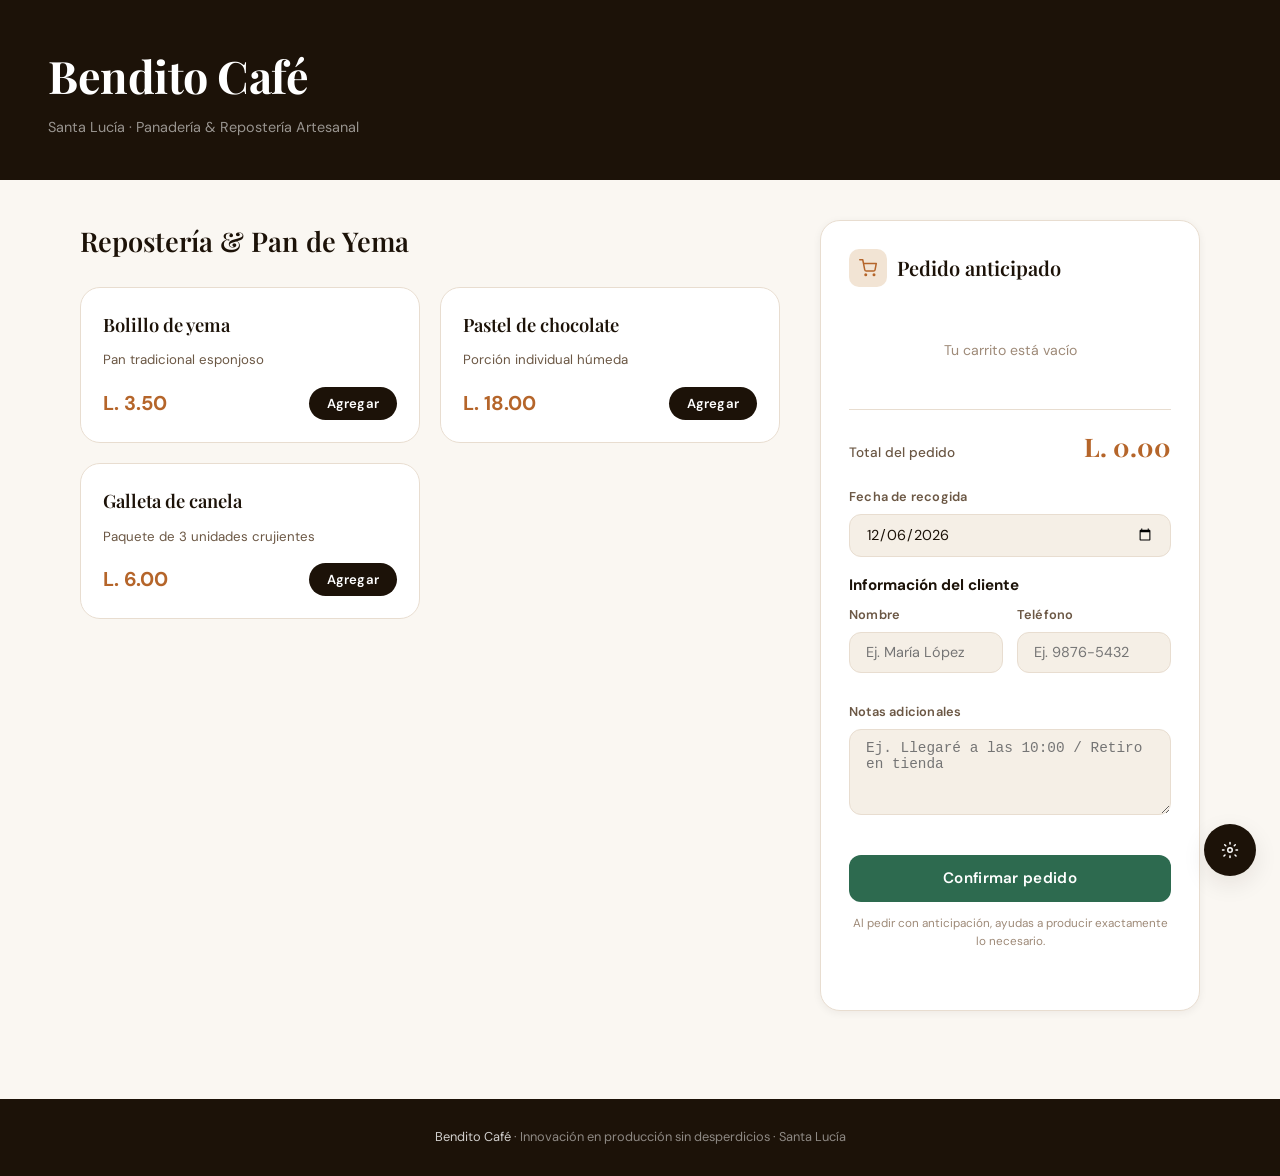
==== index.html @ e7e68905 "first commit" ====
<!DOCTYPE html>
<html lang="es">

<head>
    <meta charset="UTF-8">
    <meta name="viewport" content="width=device-width, initial-scale=1.0">
    <title>Bendito Café · Panadería Artesanal</title>
    <link rel="preconnect" href="https://fonts.googleapis.com">
    <link
        href="https://fonts.googleapis.com/css2?family=Playfair+Display:wght@400;600;700&family=DM+Sans:wght@300;400;500;600&display=swap"
        rel="stylesheet">
    <style>
        /* ─── TOKENS ─────────────────────────────────────────── */
        :root {
            --bg: #FAF7F2;
            --surface: #FFFFFF;
            --surface2: #F5EFE6;
            --border: #E8DDD0;
            --accent: #B5652A;
            --accent-dk: #8E4E20;
            --accent-lt: #F2E4D4;
            --green: #2D6A4F;
            --green-dk: #1B4332;
            --green-lt: #D8F3DC;
            --text: #1C1208;
            --text-2: #6B5744;
            --text-3: #9E8A78;
            --shadow-sm: 0 2px 8px rgba(28, 18, 8, .06);
            --shadow-md: 0 8px 24px rgba(28, 18, 8, .09);
            --shadow-lg: 0 20px 48px rgba(28, 18, 8, .13);
            --radius: 20px;
            --radius-sm: 12px;
            --transition: .22s cubic-bezier(.4, 0, .2, 1);
        }

        /* ─── RESET ──────────────────────────────────────────── */
        *,
        *::before,
        *::after {
            box-sizing: border-box;
            margin: 0;
            padding: 0;
        }

        html {
            scroll-behavior: smooth;
        }

        body {
            font-family: 'DM Sans', sans-serif;
            background: var(--bg);
            color: var(--text);
            line-height: 1.6;
            -webkit-font-smoothing: antialiased;
        }

        button {
            font-family: inherit;
            cursor: pointer;
        }

        input,
        select {
            font-family: inherit;
        }

        /* ─── HEADER ─────────────────────────────────────────── */
        .header {
            background: var(--text);
            color: #fff;
            padding: 0 clamp(1.5rem, 5vw, 3rem);
        }

        .header-inner {
            max-width: 1200px;
            margin: 0 auto;
            padding: 2.5rem 0;
            display: flex;
            align-items: center;
            justify-content: space-between;
            gap: 1.5rem;
            flex-wrap: wrap;
        }

        .header-brand h1 {
            font-family: 'Playfair Display', serif;
            font-size: clamp(1.8rem, 4vw, 2.8rem);
            font-weight: 700;
            letter-spacing: -.5px;
        }

        .header-brand p {
            color: rgba(255, 255, 255, .55);
            font-size: .9rem;
            margin-top: .3rem;
        }

        .header-badge {
            background: var(--accent);
            color: #fff;
            padding: .45rem 1.1rem;
            border-radius: 100px;
            font-size: .75rem;
            font-weight: 600;
            letter-spacing: .3px;
            white-space: nowrap;
        }

        /* ─── LAYOUT ──────────────────────────────────────────── */
        .page {
            max-width: 1200px;
            margin: 0 auto;
            padding: 2.5rem clamp(1rem, 4vw, 2.5rem);
            display: grid;
            grid-template-columns: 1fr 380px;
            gap: 2.5rem;
            align-items: start;
        }

        @media (max-width: 900px) {
            .page {
                grid-template-columns: 1fr;
            }
        }

        /* ─── SECTION TITLE ──────────────────────────────────── */
        .section-title {
            font-family: 'Playfair Display', serif;
            font-size: 1.7rem;
            font-weight: 600;
            margin-bottom: 1.5rem;
            color: var(--text);
        }

        /* ─── PRODUCT GRID ───────────────────────────────────── */
        .products-grid {
            display: grid;
            grid-template-columns: repeat(auto-fill, minmax(230px, 1fr));
            gap: 1.25rem;
        }

        .product-card {
            background: var(--surface);
            border: 1px solid var(--border);
            border-radius: var(--radius);
            padding: 1.4rem;
            display: flex;
            flex-direction: column;
            gap: .6rem;
            transition: transform var(--transition), box-shadow var(--transition), border-color var(--transition);
            animation: fadeUp .4s both;
        }

        .product-card:hover {
            transform: translateY(-4px);
            box-shadow: var(--shadow-md);
            border-color: var(--accent-lt);
        }

        @keyframes fadeUp {
            from {
                opacity: 0;
                transform: translateY(16px);
            }

            to {
                opacity: 1;
                transform: translateY(0);
            }
        }

        .product-card:nth-child(1) {
            animation-delay: .05s;
        }

        .product-card:nth-child(2) {
            animation-delay: .1s;
        }

        .product-card:nth-child(3) {
            animation-delay: .15s;
        }

        .product-card:nth-child(4) {
            animation-delay: .2s;
        }

        .product-card:nth-child(5) {
            animation-delay: .25s;
        }

        .product-card:nth-child(6) {
            animation-delay: .3s;
        }

        .product-name {
            font-family: 'Playfair Display', serif;
            font-size: 1.15rem;
            font-weight: 600;
        }

        .product-desc {
            font-size: .83rem;
            color: var(--text-2);
            flex: 1;
        }

        .product-footer {
            display: flex;
            align-items: center;
            justify-content: space-between;
            margin-top: .4rem;
        }

        .product-price {
            font-size: 1.25rem;
            font-weight: 700;
            color: var(--accent);
        }

        .btn-add {
            background: var(--text);
            color: #fff;
            border: none;
            border-radius: 100px;
            padding: .5rem 1.1rem;
            font-size: .82rem;
            font-weight: 600;
            letter-spacing: .2px;
            transition: background var(--transition), transform var(--transition);
        }

        .btn-add:hover {
            background: var(--accent);
        }

        .btn-add:active {
            transform: scale(.95);
        }

        /* ─── CART PANEL ─────────────────────────────────────── */
        .cart-panel {
            background: var(--surface);
            border: 1px solid var(--border);
            border-radius: var(--radius);
            padding: 1.75rem;
            position: sticky;
            top: 1.5rem;
            box-shadow: var(--shadow-sm);
            animation: fadeUp .4s .25s both;
        }

        .cart-header {
            display: flex;
            align-items: center;
            gap: .6rem;
            margin-bottom: 1.25rem;
        }

        .cart-icon {
            width: 38px;
            height: 38px;
            background: var(--accent-lt);
            border-radius: 10px;
            display: grid;
            place-items: center;
        }

        .cart-icon svg {
            color: var(--accent);
        }

        .cart-title {
            font-family: 'Playfair Display', serif;
            font-size: 1.25rem;
            font-weight: 600;
        }

        .cart-empty {
            text-align: center;
            padding: 2rem 0;
            color: var(--text-3);
            font-size: .88rem;
        }

        .cart-items {
            max-height: 340px;
            overflow-y: auto;
            margin-bottom: .75rem;
        }

        .cart-items::-webkit-scrollbar {
            width: 4px;
        }

        .cart-items::-webkit-scrollbar-track {
            background: var(--border);
            border-radius: 4px;
        }

        .cart-items::-webkit-scrollbar-thumb {
            background: var(--accent-lt);
            border-radius: 4px;
        }

        .cart-item {
            display: flex;
            align-items: center;
            gap: .75rem;
            padding: .75rem 0;
            border-bottom: 1px solid var(--border);
            animation: fadeIn .2s both;
        }

        @keyframes fadeIn {
            from {
                opacity: 0;
            }

            to {
                opacity: 1;
            }
        }

        .cart-item:last-child {
            border-bottom: none;
        }

        .cart-item-name {
            flex: 1;
            font-size: .9rem;
            font-weight: 500;
        }

        .qty-ctrl {
            display: flex;
            align-items: center;
            gap: .4rem;
            background: var(--surface2);
            border-radius: 100px;
            padding: .2rem .35rem;
        }

        .qty-btn {
            width: 26px;
            height: 26px;
            border: none;
            background: none;
            border-radius: 50%;
            font-size: 1.1rem;
            line-height: 1;
            color: var(--text-2);
            display: grid;
            place-items: center;
            transition: background var(--transition), color var(--transition);
        }

        .qty-btn:hover {
            background: var(--accent);
            color: #fff;
        }

        .qty-num {
            min-width: 20px;
            text-align: center;
            font-size: .88rem;
            font-weight: 600;
        }

        .cart-item-price {
            font-weight: 700;
            font-size: .9rem;
            min-width: 60px;
            text-align: right;
        }

        .cart-divider {
            height: 1px;
            background: var(--border);
            margin: 1rem 0;
        }

        .cart-total-row {
            display: flex;
            justify-content: space-between;
            align-items: baseline;
            margin-bottom: 1.25rem;
        }

        .cart-total-label {
            font-size: .85rem;
            color: var(--text-2);
            font-weight: 500;
        }

        .cart-total-value {
            font-family: 'Playfair Display', serif;
            font-size: 1.6rem;
            font-weight: 700;
            color: var(--accent);
        }

        .date-field {
            margin-bottom: 1rem;
        }

        .date-field label {
            display: block;
            font-size: .8rem;
            font-weight: 600;
            color: var(--text-2);
            margin-bottom: .4rem;
            letter-spacing: .2px;
        }

        .date-field input,
        .date-field textarea {
            width: 100%;
            padding: .65rem 1rem;
            border: 1px solid var(--border);
            border-radius: var(--radius-sm);
            background: var(--surface2);
            color: var(--text);
            font-size: .9rem;
            transition: border-color var(--transition), box-shadow var(--transition);
            outline: none;
        }

        .date-field textarea {
            min-height: 86px;
            resize: vertical;
        }

        .date-field input:focus,
        .date-field textarea:focus {
            border-color: var(--accent);
            box-shadow: 0 0 0 3px rgba(181, 101, 42, .12);
        }

        .cart-section-title {
            font-size: .95rem;
            font-weight: 700;
            color: var(--text);
            margin: 1rem 0 .5rem;
        }

        .cart-info-grid {
            display: grid;
            grid-template-columns: repeat(2, minmax(0, 1fr));
            gap: .85rem;
            margin-bottom: 1rem;
        }

        @media (max-width: 620px) {
            .cart-info-grid {
                grid-template-columns: 1fr;
            }
        }

        .btn-checkout {
            width: 100%;
            padding: .85rem;
            background: var(--green);
            color: #fff;
            border: none;
            border-radius: var(--radius-sm);
            font-size: .95rem;
            font-weight: 600;
            letter-spacing: .3px;
            transition: background var(--transition), transform var(--transition), box-shadow var(--transition);
        }

        .btn-checkout:hover {
            background: var(--green-dk);
            box-shadow: 0 6px 20px rgba(45, 106, 79, .25);
        }

        .btn-checkout:active {
            transform: scale(.98);
        }

        .cart-note {
            font-size: .73rem;
            text-align: center;
            color: var(--text-3);
            margin-top: .75rem;
        }

        .msg-toast {
            margin-top: .75rem;
            text-align: center;
            font-size: .83rem;
            font-weight: 500;
            min-height: 1.2rem;
            transition: opacity .2s;
        }

        /* ─── FOOTER ──────────────────────────────────────────── */
        footer {
            background: var(--text);
            color: rgba(255, 255, 255, .5);
            text-align: center;
            padding: 1.75rem;
            font-size: .8rem;
            margin-top: 3rem;
        }

        footer span {
            color: rgba(255, 255, 255, .8);
        }

        /* ─── ADMIN TOGGLE ───────────────────────────────────── */
        .admin-fab {
            position: fixed;
            bottom: 1.5rem;
            right: 1.5rem;
            z-index: 900;
        }

        .fab-btn {
            width: 52px;
            height: 52px;
            background: var(--text);
            color: #fff;
            border: none;
            border-radius: 50%;
            font-size: .8rem;
            font-weight: 700;
            letter-spacing: .3px;
            box-shadow: var(--shadow-md);
            transition: background var(--transition), transform var(--transition);
            display: grid;
            place-items: center;
        }

        .fab-btn:hover {
            background: var(--accent);
            transform: rotate(90deg);
        }

        /* ─── ADMIN MODAL ────────────────────────────────────── */
        .modal-overlay {
            position: fixed;
            inset: 0;
            background: rgba(0, 0, 0, .55);
            backdrop-filter: blur(4px);
            z-index: 1000;
            display: flex;
            align-items: center;
            justify-content: center;
            padding: 1rem;
            opacity: 0;
            pointer-events: none;
            transition: opacity .25s;
        }

        .modal-overlay.open {
            opacity: 1;
            pointer-events: all;
        }

        .modal-box {
            background: var(--bg);
            border-radius: 28px;
            width: 100%;
            max-width: 960px;
            max-height: 90vh;
            overflow-y: auto;
            padding: clamp(1.5rem, 4vw, 2.5rem);
            box-shadow: var(--shadow-lg);
            transform: translateY(20px) scale(.97);
            transition: transform .25s cubic-bezier(.4, 0, .2, 1);
        }

        .modal-overlay.open .modal-box {
            transform: translateY(0) scale(1);
        }

        .modal-box::-webkit-scrollbar {
            width: 5px;
        }

        .modal-box::-webkit-scrollbar-track {
            background: var(--border);
        }

        .modal-box::-webkit-scrollbar-thumb {
            background: var(--accent-lt);
            border-radius: 4px;
        }

        .modal-header {
            display: flex;
            align-items: center;
            justify-content: space-between;
            margin-bottom: 1.5rem;
            gap: 1rem;
        }

        .modal-title {
            font-family: 'Playfair Display', serif;
            font-size: 1.5rem;
            font-weight: 600;
        }

        .btn-close-modal {
            width: 36px;
            height: 36px;
            background: var(--surface2);
            border: none;
            border-radius: 50%;
            font-size: 1.1rem;
            color: var(--text-2);
            display: grid;
            place-items: center;
            transition: background var(--transition);
        }

        .btn-close-modal:hover {
            background: var(--border);
        }

        /* TABS */
        .tabs {
            display: flex;
            gap: .5rem;
            overflow-x: auto;
            padding-bottom: 1px;
            margin-bottom: 1.75rem;
            border-bottom: 2px solid var(--border);
        }

        .tabs::-webkit-scrollbar {
            display: none;
        }

        .tab-btn {
            background: none;
            border: none;
            padding: .55rem 1rem;
            font-size: .85rem;
            font-weight: 600;
            color: var(--text-3);
            border-radius: 8px 8px 0 0;
            white-space: nowrap;
            transition: color var(--transition), background var(--transition);
            position: relative;
        }

        .tab-btn::after {
            content: '';
            position: absolute;
            bottom: -2px;
            left: 0;
            right: 0;
            height: 2px;
            background: var(--accent);
            border-radius: 2px;
            transform: scaleX(0);
            transition: transform .2s;
        }

        .tab-btn.active {
            color: var(--accent);
        }

        .tab-btn.active::after {
            transform: scaleX(1);
        }

        .tab-btn:hover:not(.active) {
            color: var(--text);
            background: var(--surface2);
        }

        .tab-pane {
            display: none;
        }

        .tab-pane.active {
            display: block;
        }

        /* ADMIN FORM */
        .form-grid {
            display: grid;
            grid-template-columns: repeat(auto-fill, minmax(160px, 1fr));
            gap: .85rem;
            align-items: end;
            margin-bottom: 1.25rem;
        }

        .field label {
            display: block;
            font-size: .75rem;
            font-weight: 600;
            color: var(--text-2);
            margin-bottom: .35rem;
            letter-spacing: .2px;
        }

        .field input,
        .field select {
            width: 100%;
            padding: .6rem .9rem;
            border: 1px solid var(--border);
            border-radius: var(--radius-sm);
            background: var(--surface);
            color: var(--text);
            font-size: .88rem;
            transition: border-color var(--transition), box-shadow var(--transition);
            outline: none;
        }

        .field input:focus,
        .field select:focus {
            border-color: var(--accent);
            box-shadow: 0 0 0 3px rgba(181, 101, 42, .1);
        }

        .btn-primary {
            background: var(--accent);
            color: #fff;
            border: none;
            border-radius: var(--radius-sm);
            padding: .62rem 1.2rem;
            font-size: .85rem;
            font-weight: 600;
            white-space: nowrap;
            transition: background var(--transition), transform var(--transition);
        }

        .btn-primary:hover {
            background: var(--accent-dk);
        }

        .btn-primary:active {
            transform: scale(.97);
        }

        .btn-danger {
            background: #C0392B;
            color: #fff;
            border: none;
            border-radius: var(--radius-sm);
            padding: .45rem .85rem;
            font-size: .8rem;
            font-weight: 600;
            transition: background var(--transition);
        }

        .btn-danger:hover {
            background: #96281b;
        }

        .btn-secondary {
            background: var(--surface2);
            color: var(--text);
            border: 1px solid var(--border);
            border-radius: var(--radius-sm);
            padding: .62rem 1.2rem;
            font-size: .85rem;
            font-weight: 600;
            transition: background var(--transition);
        }

        .btn-secondary:hover {
            background: var(--border);
        }

        .admin-section-title {
            font-weight: 700;
            font-size: .95rem;
            color: var(--text);
            margin: 1.5rem 0 .75rem;
        }

        .list-card {
            background: var(--surface);
            border: 1px solid var(--border);
            border-radius: var(--radius-sm);
            overflow: hidden;
            max-height: 260px;
            overflow-y: auto;
        }

        .list-card::-webkit-scrollbar {
            width: 4px;
        }

        .list-card::-webkit-scrollbar-thumb {
            background: var(--border);
            border-radius: 4px;
        }

        .list-row {
            display: flex;
            align-items: center;
            justify-content: space-between;
            gap: 1rem;
            padding: .65rem 1rem;
            border-bottom: 1px solid var(--border);
            font-size: .85rem;
            transition: background var(--transition);
        }

        .list-row:last-child {
            border-bottom: none;
        }

        .list-row:hover {
            background: var(--surface2);
        }

        .recipe-card {
            background: var(--surface);
            border: 1px solid var(--border);
            border-radius: var(--radius-sm);
            padding: 1rem;
            margin-bottom: .75rem;
        }

        .recipe-card h4 {
            font-weight: 700;
            font-size: .9rem;
            margin-bottom: .5rem;
        }

        .recipe-card ul {
            list-style: none;
        }

        .recipe-card li {
            display: flex;
            align-items: center;
            gap: .5rem;
            padding: .3rem 0;
            font-size: .85rem;
            color: var(--text-2);
        }

        .recipe-card li:not(:last-child) {
            border-bottom: 1px dashed var(--border);
        }

        .production-list {
            background: var(--surface);
            border: 1px solid var(--border);
            border-radius: var(--radius-sm);
            overflow: hidden;
            margin-bottom: 1rem;
        }

        .production-row {
            display: flex;
            align-items: center;
            justify-content: space-between;
            padding: .75rem 1rem;
            border-bottom: 1px solid var(--border);
            font-size: .9rem;
        }

        .production-row:last-child {
            border-bottom: none;
        }

        .prod-name {
            font-weight: 500;
        }

        .prod-qty {
            background: var(--accent-lt);
            color: var(--accent-dk);
            font-weight: 700;
            font-size: .82rem;
            padding: .2rem .7rem;
            border-radius: 100px;
        }

        .production-note {
            font-size: .8rem;
            color: var(--green);
            font-weight: 500;
            margin-top: .5rem;
        }

        /* ─── ORDERS MANAGEMENT ─────────────────────────────── */
        .orders-metrics {
            display: grid;
            grid-template-columns: repeat(auto-fit, minmax(140px, 1fr));
            gap: .85rem;
            margin-bottom: 1.5rem;
        }

        .metric-card {
            background: var(--surface);
            border: 1px solid var(--border);
            border-radius: var(--radius-sm);
            padding: .85rem 1rem;
            display: flex;
            flex-direction: column;
            gap: .25rem;
            transition: transform var(--transition);
        }

        .metric-card:hover {
            transform: translateY(-2px);
        }

        .metric-label {
            font-size: .75rem;
            color: var(--text-2);
            font-weight: 500;
        }

        .metric-value {
            font-size: 1.3rem;
            font-weight: 700;
            color: var(--accent);
            font-family: 'Playfair Display', serif;
        }

        .metric-card.success .metric-value {
            color: var(--green);
        }

        .orders-filters-bar {
            display: flex;
            flex-wrap: wrap;
            gap: .75rem;
            margin-bottom: 1.25rem;
            align-items: center;
            justify-content: space-between;
        }

        .filters-left {
            display: flex;
            flex-wrap: wrap;
            gap: .4rem;
        }

        .filter-chip {
            background: var(--surface);
            border: 1px solid var(--border);
            color: var(--text-2);
            padding: .4rem .9rem;
            border-radius: 100px;
            font-size: .8rem;
            font-weight: 600;
            transition: all var(--transition);
            cursor: pointer;
        }

        .filter-chip:hover {
            border-color: var(--accent);
            color: var(--accent);
        }

        .filter-chip.active {
            background: var(--accent);
            border-color: var(--accent);
            color: #fff;
        }

        .filters-right {
            display: flex;
            gap: .6rem;
            flex: 1;
            min-width: 280px;
            justify-content: flex-end;
        }

        .search-wrapper {
            position: relative;
            flex: 1;
            max-width: 240px;
        }

        .search-input {
            width: 100%;
            padding: .5rem .8rem;
            border: 1px solid var(--border);
            border-radius: var(--radius-sm);
            background: var(--surface);
            font-size: .82rem;
            outline: none;
            transition: border-color var(--transition);
        }

        .search-input:focus {
            border-color: var(--accent);
        }

        .date-filter-input {
            padding: .5rem .8rem;
            border: 1px solid var(--border);
            border-radius: var(--radius-sm);
            background: var(--surface);
            font-size: .82rem;
            outline: none;
            color: var(--text);
            transition: border-color var(--transition);
        }

        .date-filter-input:focus {
            border-color: var(--accent);
        }

        .orders-list {
            display: grid;
            grid-template-columns: 1fr;
            gap: .85rem;
            max-height: 480px;
            overflow-y: auto;
            padding-right: 4px;
        }

        .orders-list::-webkit-scrollbar {
            width: 4px;
        }

        .orders-list::-webkit-scrollbar-thumb {
            background: var(--border);
            border-radius: 4px;
        }

        .order-card {
            background: var(--surface);
            border: 1px solid var(--border);
            border-radius: var(--radius-sm);
            padding: 1.2rem;
            display: flex;
            flex-direction: column;
            gap: .75rem;
            transition: box-shadow var(--transition), border-color var(--transition);
            animation: fadeIn .3s both;
        }

        .order-card:hover {
            border-color: var(--accent-lt);
            box-shadow: var(--shadow-sm);
        }

        .order-header {
            display: flex;
            align-items: flex-start;
            justify-content: space-between;
            gap: 1rem;
        }

        .order-client-info {
            display: flex;
            flex-direction: column;
            gap: .15rem;
        }

        .order-client-name {
            font-weight: 600;
            font-size: .95rem;
            color: var(--text);
        }

        .order-meta-info {
            font-size: .78rem;
            color: var(--text-2);
            display: flex;
            align-items: center;
            gap: .4rem;
        }

        .order-status-badge {
            font-size: .72rem;
            font-weight: 600;
            padding: .2rem .7rem;
            border-radius: 100px;
            text-transform: uppercase;
            letter-spacing: .3px;
        }

        .order-status-badge.pendiente {
            background: #FFF3CD;
            color: #856404;
        }

        .order-status-badge.completado {
            background: var(--green-lt);
            color: var(--green-dk);
        }

        .order-status-badge.cancelado {
            background: #F8D7DA;
            color: #721C24;
        }

        .order-body {
            display: flex;
            flex-direction: column;
            gap: .4rem;
            border-top: 1px dashed var(--border);
            border-bottom: 1px dashed var(--border);
            padding: .75rem 0;
        }

        .order-items-summary {
            font-size: .83rem;
            color: var(--text-2);
        }

        .order-total-row {
            display: flex;
            justify-content: space-between;
            align-items: center;
            font-size: .88rem;
        }

        .order-total-price {
            font-weight: 700;
            color: var(--accent);
            font-size: 1rem;
        }

        .order-footer-actions {
            display: flex;
            align-items: center;
            justify-content: flex-end;
            gap: .5rem;
            flex-wrap: wrap;
        }

        .btn-action-icon {
            width: 34px;
            height: 34px;
            border-radius: 50%;
            border: 1px solid var(--border);
            background: var(--surface);
            color: var(--text-2);
            display: grid;
            place-items: center;
            transition: all var(--transition);
            text-decoration: none;
            cursor: pointer;
        }

        .btn-action-icon:hover {
            background: var(--surface2);
            color: var(--text);
            border-color: var(--text-3);
        }

        .btn-action-icon.whatsapp {
            background: #E8F5E9;
            color: #2E7D32;
            border-color: #C8E6C9;
        }

        .btn-action-icon.whatsapp:hover {
            background: #C8E6C9;
        }

        .btn-action-text {
            padding: .45rem .85rem;
            border-radius: var(--radius-sm);
            font-size: .8rem;
            font-weight: 600;
            display: flex;
            align-items: center;
            gap: .3rem;
            border: none;
            transition: all var(--transition);
            cursor: pointer;
        }

        .btn-action-text.complete {
            background: var(--green);
            color: #fff;
        }

        .btn-action-text.complete:hover {
            background: var(--green-dk);
        }

        .btn-action-text.cancel {
            background: var(--surface2);
            border: 1px solid var(--border);
            color: #C0392B;
        }

        .btn-action-text.cancel:hover {
            background: #FADBD8;
            border-color: #FADBD8;
        }

        .btn-action-text.restore {
            background: var(--surface2);
            border: 1px solid var(--border);
            color: var(--accent);
        }

        .btn-action-text.restore:hover {
            background: var(--accent-lt);
            border-color: var(--accent-lt);
        }

        /* ─── DETAIL VIEW MODAL ─────────────────────────────── */
        .order-detail-overlay {
            position: fixed;
            inset: 0;
            background: rgba(0, 0, 0, .45);
            backdrop-filter: blur(3px);
            z-index: 1100;
            display: flex;
            align-items: center;
            justify-content: center;
            padding: 1rem;
            opacity: 0;
            pointer-events: none;
            transition: opacity .25s;
        }

        .order-detail-overlay.open {
            opacity: 1;
            pointer-events: all;
        }

        .order-detail-box {
            background: var(--bg);
            border-radius: 24px;
            width: 100%;
            max-width: 520px;
            padding: 1.75rem;
            box-shadow: var(--shadow-lg);
            transform: translateY(15px) scale(.98);
            transition: transform .25s cubic-bezier(.4, 0, .2, 1);
        }

        .order-detail-overlay.open .order-detail-box {
            transform: translateY(0) scale(1);
        }

        .detail-header {
            display: flex;
            align-items: center;
            justify-content: space-between;
            margin-bottom: 1.25rem;
        }

        .detail-title {
            font-family: 'Playfair Display', serif;
            font-size: 1.3rem;
            font-weight: 600;
            color: var(--text);
        }

        .detail-client-section {
            background: var(--surface);
            border: 1px solid var(--border);
            border-radius: var(--radius-sm);
            padding: 1rem;
            margin-bottom: 1.25rem;
            display: flex;
            flex-direction: column;
            gap: .5rem;
        }

        .detail-info-row {
            display: flex;
            justify-content: space-between;
            font-size: .85rem;
        }

        .detail-info-label {
            color: var(--text-2);
            font-weight: 500;
        }

        .detail-info-value {
            color: var(--text);
            font-weight: 600;
            text-align: right;
        }

        .detail-notes-box {
            background: var(--surface2);
            border-left: 3px solid var(--accent);
            padding: .75rem;
            border-radius: 4px;
            font-size: .83rem;
            color: var(--text-2);
            margin-top: .4rem;
            white-space: pre-wrap;
        }

        .detail-items-list {
            background: var(--surface);
            border: 1px solid var(--border);
            border-radius: var(--radius-sm);
            padding: 1rem;
            margin-bottom: 1.25rem;
            display: flex;
            flex-direction: column;
            gap: .75rem;
        }

        .detail-item-row {
            display: flex;
            justify-content: space-between;
            align-items: center;
            font-size: .88rem;
        }

        .detail-item-name {
            font-weight: 500;
        }

        .detail-item-qty {
            color: var(--text-3);
            margin-left: .5rem;
            font-size: .8rem;
        }

        .detail-item-subtotal {
            font-weight: 600;
            color: var(--text);
        }

        /* ─── TOAST NOTIFICATION ────────────────────────────── */
        .admin-toast {
            position: fixed;
            bottom: 2rem;
            left: 50%;
            transform: translateX(-50%) translateY(40px);
            background: var(--text);
            color: #fff;
            padding: .85rem 1.5rem;
            border-radius: 100px;
            box-shadow: var(--shadow-lg);
            display: flex;
            align-items: center;
            gap: 1rem;
            font-size: .85rem;
            font-weight: 500;
            z-index: 1200;
            opacity: 0;
            pointer-events: none;
            transition: transform .3s cubic-bezier(.175, .885, .32, 1.275), opacity .3s;
        }

        .admin-toast.show {
            transform: translateX(-50%) translateY(0);
            opacity: 1;
            pointer-events: all;
        }

        .btn-undo {
            background: none;
            border: none;
            color: var(--accent-lt);
            font-weight: 700;
            font-size: .8rem;
            text-transform: uppercase;
            letter-spacing: .5px;
            padding: .2rem .5rem;
            border-radius: 4px;
            transition: color var(--transition);
            cursor: pointer;
        }

        .btn-undo:hover {
            color: #fff;
        }
    </style>
</head>

<body>

    <!-- HEADER -->
    <header class="header">
        <div class="header-inner">
            <div class="header-brand">
                <h1>Bendito Café</h1>
                <p>Santa Lucía · Panadería &amp; Repostería Artesanal</p>
            </div>
            <!--  <div class="header-badge">Producción sin desperdicios</div> -->
        </div>
    </header>

    <!-- MAIN -->
    <main class="page">
        <!-- PRODUCTS -->
        <section>
            <h2 class="section-title">Repostería &amp; Pan de Yema</h2>
            <div class="products-grid" id="productosGrid"></div>
        </section>

        <!-- CART -->
        <aside>
            <div class="cart-panel">
                <div class="cart-header">
                    <div class="cart-icon">
                        <svg width="18" height="18" viewBox="0 0 24 24" fill="none" stroke="currentColor"
                            stroke-width="2" stroke-linecap="round" stroke-linejoin="round">
                            <circle cx="9" cy="21" r="1" />
                            <circle cx="20" cy="21" r="1" />
                            <path d="M1 1h4l2.68 13.39a2 2 0 0 0 2 1.61h9.72a2 2 0 0 0 2-1.61L23 6H6" />
                        </svg>
                    </div>
                    <h3 class="cart-title">Pedido anticipado</h3>
                </div>

                <div class="cart-items" id="cartItemsContainer">
                    <div class="cart-empty">Tu carrito está vacío</div>
                </div>

                <div class="cart-divider"></div>

                <div class="cart-total-row">
                    <span class="cart-total-label">Total del pedido</span>
                    <span class="cart-total-value" id="cartTotal">L. 0.00</span>
                </div>

                <div class="date-field">
                    <label for="fechaRecogida">Fecha de recogida</label>
                    <input type="date" id="fechaRecogida" min="2025-03-29" value="2025-04-05">
                </div>

                <p class="cart-section-title">Información del cliente</p>
                <div class="cart-info-grid">
                    <div class="date-field">
                        <label for="clienteNombre">Nombre</label>
                        <input type="text" id="clienteNombre" placeholder="Ej. María López" autocomplete="name">
                    </div>
                    <div class="date-field">
                        <label for="clienteTelefono">Teléfono</label>
                        <input type="tel" id="clienteTelefono" placeholder="Ej. 9876-5432" autocomplete="tel">
                    </div>
                    <div class="date-field" style="grid-column: span 2;">
                        <label for="clienteNotas">Notas adicionales</label>
                        <textarea id="clienteNotas" placeholder="Ej. Llegaré a las 10:00 / Retiro en tienda"></textarea>
                    </div>
                </div>

                <button class="btn-checkout" id="realizarPedidoBtn">Confirmar pedido</button>

                <p class="cart-note">Al pedir con anticipación, ayudas a producir exactamente lo necesario.</p>
                <div class="msg-toast" id="mensajePedido"></div>
            </div>
        </aside>
    </main>

    <!-- FOOTER -->
    <footer>
        <span>Bendito Café</span> · Innovación en producción sin desperdicios · Santa Lucía
    </footer>

    <!-- ADMIN FAB -->
    <div class="admin-fab">
        <button class="fab-btn" id="adminToggleBtn" title="Panel de administración">
            <svg width="18" height="18" viewBox="0 0 24 24" fill="none" stroke="currentColor" stroke-width="2"
                stroke-linecap="round" stroke-linejoin="round">
                <circle cx="12" cy="12" r="3" />
                <path
                    d="M19.07 4.93l-1.41 1.41M5.34 18.66l-1.41 1.41M12 2v2M12 20v2M4.93 4.93l1.41 1.41M18.66 18.66l1.41 1.41M2 12h2M20 12h2" />
            </svg>
        </button>
    </div>

    <!-- ADMIN MODAL -->
    <div id="adminModal" class="modal-overlay" role="dialog" aria-modal="true" aria-label="Panel de administración">
        <div class="modal-box">
            <div class="modal-header">
                <h2 class="modal-title">Panel de administración</h2>
                <button class="btn-close-modal" id="closeAdminBtn" aria-label="Cerrar">✕</button>
            </div>

            <div class="tabs" role="tablist">
                <button class="tab-btn active" data-tab="pedidos" role="tab">Pedidos</button>
                <button class="tab-btn" data-tab="productos" role="tab">Productos</button>
                <button class="tab-btn" data-tab="ingredientes" role="tab">Ingredientes</button>
                <button class="tab-btn" data-tab="recetas" role="tab">Recetas</button>
                <button class="tab-btn" data-tab="produccion" role="tab">Producción</button>
            </div>

            <!-- PEDIDOS -->
            <div id="tabPedidos" class="tab-pane active">
                <p class="admin-section-title" style="margin-top: 0;">Métricas de pedidos</p>
                <div class="orders-metrics">
                    <div class="metric-card">
                        <span class="metric-label">Pedidos en curso</span>
                        <span class="metric-value" id="metricActivos">0</span>
                    </div>
                    <div class="metric-card">
                        <span class="metric-label">Por recaudar</span>
                        <span class="metric-value" id="metricRecaudar">L. 0.00</span>
                    </div>
                    <div class="metric-card success">
                        <span class="metric-label">Completados</span>
                        <span class="metric-value" id="metricCompletados">0</span>
                    </div>
                </div>

                <div class="orders-filters-bar">
                    <div class="filters-left">
                        <button class="filter-chip active" data-filter="pendiente"
                            onclick="cambiarFiltroPedido('pendiente')">En curso</button>
                        <button class="filter-chip" data-filter="completado"
                            onclick="cambiarFiltroPedido('completado')">Completados</button>
                        <button class="filter-chip" data-filter="cancelado"
                            onclick="cambiarFiltroPedido('cancelado')">Cancelados</button>
                        <button class="filter-chip" data-filter="todos"
                            onclick="cambiarFiltroPedido('todos')">Todos</button>
                    </div>
                    <div class="filters-right">
                        <div class="search-wrapper">
                            <input type="text" id="orderSearchInput" class="search-input"
                                placeholder="Buscar cliente..." oninput="filtrarPedidos()">
                        </div>
                        <input type="date" id="orderDateFilter" class="date-filter-input" onchange="filtrarPedidos()"
                            title="Filtrar por fecha de recogida">
                    </div>
                </div>

                <div class="orders-list" id="listaPedidosAdmin"></div>
            </div>

            <!-- PRODUCTOS -->
            <div id="tabProductos" class="tab-pane">
                <p class="admin-section-title">Agregar producto</p>
                <div class="form-grid">
                    <div class="field"><label>Nombre</label><input type="text" id="prodNombre"
                            placeholder="Bolillo de yema"></div>
                    <div class="field"><label>Descripción</label><input type="text" id="prodDesc"
                            placeholder="Pan tradicional"></div>
                    <div class="field"><label>Precio (L)</label><input type="number" id="prodPrecio" step="0.01"
                            placeholder="3.50"></div>
                    <div style="display:flex; align-items:flex-end;">
                        <button class="btn-primary" id="btnAddProducto" style="width:100%;">Agregar</button>
                    </div>
                </div>
                <p class="admin-section-title">Lista de productos</p>
                <div class="list-card" id="listaProductos"></div>
            </div>

            <!-- INGREDIENTES -->
            <div id="tabIngredientes" class="tab-pane">
                <p class="admin-section-title">Agregar ingrediente</p>
                <div class="form-grid">
                    <div class="field"><label>Nombre</label><input type="text" id="ingNombre"
                            placeholder="Harina de trigo"></div>
                    <div class="field"><label>Unidad</label><input type="text" id="ingUnidad" placeholder="g" value="g">
                    </div>
                    <div style="display:flex; align-items:flex-end;">
                        <button class="btn-primary" id="btnAddIngrediente" style="width:100%;">Agregar</button>
                    </div>
                </div>
                <p class="admin-section-title">Inventario de ingredientes</p>
                <div class="list-card" id="listaIngredientes"></div>
            </div>

            <!-- RECETAS -->
            <div id="tabRecetas" class="tab-pane">
                <p class="admin-section-title">Asignar ingrediente a producto</p>
                <div class="form-grid">
                    <div class="field"><label>Producto</label><select id="selProductoReceta"></select></div>
                    <div class="field"><label>Ingrediente</label><select id="selIngredienteReceta"></select></div>
                    <div class="field"><label>Cantidad</label><input type="number" id="recetaCantidad" step="0.01"
                            placeholder="100"></div>
                    <div style="display:flex; align-items:flex-end;">
                        <button class="btn-primary" id="btnAgregarIngredienteAProducto"
                            style="width:100%;">Asignar</button>
                    </div>
                </div>
                <div id="recetasPorProducto"></div>
            </div>

            <!-- PRODUCCIÓN -->
            <div id="tabProduccion" class="tab-pane">
                <p class="admin-section-title">Ingredientes necesarios según pedidos activos</p>
                <div id="necesidadesProduccion"></div>
                <button class="btn-danger" id="resetPedidosBtn">Reiniciar todos los pedidos</button>
            </div>

        </div>
    </div>

    <script>
        /* ─── DATA ─────────────────────────────────────────────── */
        let productos = [], ingredientes = [], recetas = {}, pedidosConfirmados = [];
        let nextIdProducto = 1, nextIdIngrediente = 1;
        let carrito = [];

        function cargarDatos() {
            const sp = localStorage.getItem("bendito_productos");
            const si = localStorage.getItem("bendito_ingredientes");
            const sr = localStorage.getItem("bendito_recetas");
            const sped = localStorage.getItem("bendito_pedidos");
            if (sp) { productos = JSON.parse(sp); nextIdProducto = Math.max(...productos.map(p => p.id), 0) + 1; }
            else {
                productos = [
                    { id: 1, nombre: "Bolillo de yema", desc: "Pan tradicional esponjoso", precio: 3.50 },
                    { id: 2, nombre: "Pastel de chocolate", desc: "Porción individual húmeda", precio: 18.00 },
                    { id: 3, nombre: "Galleta de canela", desc: "Paquete de 3 unidades crujientes", precio: 6.00 }
                ]; nextIdProducto = 4;
            }
            if (si) { ingredientes = JSON.parse(si); nextIdIngrediente = Math.max(...ingredientes.map(i => i.id), 0) + 1; }
            else {
                ingredientes = [
                    { id: 1, nombre: "Harina de trigo", unidad: "g" }, { id: 2, nombre: "Azúcar", unidad: "g" },
                    { id: 3, nombre: "Huevo", unidad: "ud" }, { id: 4, nombre: "Mantequilla", unidad: "g" }
                ]; nextIdIngrediente = 5;
            }
            if (sr) recetas = JSON.parse(sr);
            else recetas = {
                1: [{ idIngrediente: 1, cantidad: 50 }, { idIngrediente: 2, cantidad: 5 }, { idIngrediente: 3, cantidad: 8 }],
                2: [{ idIngrediente: 1, cantidad: 70 }, { idIngrediente: 2, cantidad: 30 }, { idIngrediente: 3, cantidad: 15 }, { idIngrediente: 4, cantidad: 20 }],
                3: [{ idIngrediente: 1, cantidad: 40 }, { idIngrediente: 2, cantidad: 12 }, { idIngrediente: 3, cantidad: 5 }]
            };
            if (sped) {
                pedidosConfirmados = JSON.parse(sped);
                pedidosConfirmados.forEach((p, idx) => {
                    if (!p.id) p.id = 'ped-' + (Date.now() - idx * 1000);
                    if (!p.estado) p.estado = 'pendiente';
                    if (!p.fechaCreacion) p.fechaCreacion = new Date().toISOString();
                });
            }
            guardarTodo();
        }

        function guardarTodo() {
            localStorage.setItem("bendito_productos", JSON.stringify(productos));
            localStorage.setItem("bendito_ingredientes", JSON.stringify(ingredientes));
            localStorage.setItem("bendito_recetas", JSON.stringify(recetas));
            localStorage.setItem("bendito_pedidos", JSON.stringify(pedidosConfirmados));
        }

        /* ─── PUBLIC MENU ──────────────────────────────────────── */
        function renderizarMenu() {
            const grid = document.getElementById("productosGrid");
            grid.innerHTML = "";
            productos.forEach((p, idx) => {
                const card = document.createElement("div");
                card.className = "product-card";
                card.style.animationDelay = `${idx * 0.06}s`;
                card.innerHTML = `
        <div class="product-name">${p.nombre}</div>
        <div class="product-desc">${p.desc || ""}</div>
        <div class="product-footer">
          <div class="product-price">L. ${p.precio.toFixed(2)}</div>
          <button class="btn-add" data-id="${p.id}">Agregar</button>
        </div>`;
                card.querySelector(".btn-add").addEventListener("click", () => agregarAlCarrito(p));
                grid.appendChild(card);
            });
        }

        /* ─── CARRITO ──────────────────────────────────────────── */
        function agregarAlCarrito(prod) {
            const ex = carrito.find(i => i.id === prod.id);
            if (ex) ex.cantidad += 1;
            else carrito.push({ id: prod.id, nombre: prod.nombre, precio: prod.precio, cantidad: 1 });
            renderizarCarrito();
        }

        function cambiarQty(id, delta) {
            const idx = carrito.findIndex(i => i.id === id);
            if (idx === -1) return;
            carrito[idx].cantidad += delta;
            if (carrito[idx].cantidad <= 0) carrito.splice(idx, 1);
            renderizarCarrito();
        }
        window.cambiarQty = cambiarQty;

        function renderizarCarrito() {
            const cont = document.getElementById("cartItemsContainer");
            const total = document.getElementById("cartTotal");
            if (!carrito.length) {
                cont.innerHTML = '<div class="cart-empty">Tu carrito está vacío</div>';
                total.textContent = "L. 0.00";
                return;
            }
            let html = "", sum = 0;
            carrito.forEach(item => {
                const sub = item.precio * item.cantidad;
                sum += sub;
                html += `<div class="cart-item">
        <div class="cart-item-name">${item.nombre}</div>
        <div class="qty-ctrl">
          <button class="qty-btn" onclick="cambiarQty(${item.id},-1)" aria-label="Reducir">−</button>
          <span class="qty-num">${item.cantidad}</span>
          <button class="qty-btn" onclick="cambiarQty(${item.id},1)" aria-label="Aumentar">+</button>
        </div>
        <div class="cart-item-price">L. ${sub.toFixed(2)}</div>
      </div>`;
            });
            cont.innerHTML = html;
            total.textContent = `L. ${sum.toFixed(2)}`;
        }

        function realizarPedido() {
            if (!carrito.length) { mostrarMsg("Agrega productos al carrito primero.", true); return; }
            const fecha = document.getElementById("fechaRecogida").value;
            const clienteNombre = document.getElementById("clienteNombre").value.trim();
            const clienteTelefono = document.getElementById("clienteTelefono").value.trim();
            const clienteNotas = document.getElementById("clienteNotas").value.trim();
            if (!fecha) { mostrarMsg("Selecciona una fecha de recogida.", true); return; }
            if (!clienteNombre) { mostrarMsg("Ingresa el nombre del cliente.", true); return; }
            if (!clienteTelefono) { mostrarMsg("Ingresa el teléfono del cliente.", true); return; }
            pedidosConfirmados.push({
                id: 'ped-' + Date.now() + '-' + Math.floor(Math.random() * 1000),
                estado: 'pendiente',
                fechaCreacion: new Date().toISOString(),
                fecha,
                cliente: { nombre: clienteNombre, telefono: clienteTelefono, notas: clienteNotas },
                items: carrito.map(i => ({ productoId: i.id, nombre: i.nombre, cantidad: i.cantidad, precioUnit: i.precio })),
                total: carrito.reduce((a, i) => a + i.precio * i.cantidad, 0)
            });
            guardarTodo();
            carrito = [];
            renderizarCarrito();
            document.getElementById("clienteNombre").value = "";
            document.getElementById("clienteTelefono").value = "";
            document.getElementById("clienteNotas").value = "";
            mostrarMsg(`Pedido de ${clienteNombre} confirmado.`, false);
        }

        function mostrarMsg(msg, err) {
            const el = document.getElementById("mensajePedido");
            el.textContent = msg;
            el.style.color = err ? "#C0392B" : "var(--green)";
            setTimeout(() => el.textContent = "", 3000);
        }

        /* ─── ADMIN: PRODUCTOS ─────────────────────────────────── */
        function renderizarListaProductos() {
            const cont = document.getElementById("listaProductos");
            if (!cont) return;
            if (!productos.length) { cont.innerHTML = '<div class="list-row">Sin productos registrados.</div>'; return; }
            cont.innerHTML = productos.map(p => `
      <div class="list-row">
        <div><strong>${p.nombre}</strong> — ${p.desc || ''} — L. ${p.precio.toFixed(2)}</div>
        <button class="btn-danger" onclick="eliminarProducto(${p.id})">Eliminar</button>
      </div>`).join('');
        }
        window.eliminarProducto = (id) => {
            if (!confirm("¿Eliminar este producto? También se perderá su receta.")) return;
            productos = productos.filter(p => p.id !== id);
            delete recetas[id];
            guardarTodo(); renderizarListaProductos(); renderizarMenu(); cargarSelectoresRecetas();
        };
        function agregarProducto() {
            const nombre = document.getElementById("prodNombre").value.trim();
            const desc = document.getElementById("prodDesc").value.trim();
            const precio = parseFloat(document.getElementById("prodPrecio").value);
            if (!nombre || isNaN(precio)) return;
            const nid = nextIdProducto++;
            productos.push({ id: nid, nombre, desc, precio }); recetas[nid] = [];
            guardarTodo(); renderizarListaProductos(); renderizarMenu(); cargarSelectoresRecetas();
            ["prodNombre", "prodDesc", "prodPrecio"].forEach(id => document.getElementById(id).value = "");
        }

        /* ─── ADMIN: INGREDIENTES ──────────────────────────────── */
        function renderizarListaIngredientes() {
            const cont = document.getElementById("listaIngredientes");
            if (!cont) return;
            if (!ingredientes.length) { cont.innerHTML = '<div class="list-row">Sin ingredientes.</div>'; return; }
            cont.innerHTML = ingredientes.map(i => `
      <div class="list-row">
        <div><strong>${i.nombre}</strong> (${i.unidad})</div>
        <button class="btn-danger" onclick="eliminarIngrediente(${i.id})">Eliminar</button>
      </div>`).join('');
        }
        window.eliminarIngrediente = (id) => {
            if (!confirm("¿Eliminar ingrediente? Esto afectará las recetas que lo usan.")) return;
            ingredientes = ingredientes.filter(i => i.id !== id);
            for (let pid in recetas) recetas[pid] = recetas[pid].filter(r => r.idIngrediente !== id);
            guardarTodo(); renderizarListaIngredientes(); cargarSelectoresRecetas();
        };
        function agregarIngrediente() {
            const nombre = document.getElementById("ingNombre").value.trim();
            const unidad = document.getElementById("ingUnidad").value.trim() || "g";
            if (!nombre) return;
            ingredientes.push({ id: nextIdIngrediente++, nombre, unidad });
            guardarTodo(); renderizarListaIngredientes(); cargarSelectoresRecetas();
            document.getElementById("ingNombre").value = "";
            document.getElementById("ingUnidad").value = "g";
        }

        /* ─── ADMIN: RECETAS ───────────────────────────────────── */
        function cargarSelectoresRecetas() {
            const sp = document.getElementById("selProductoReceta");
            const si = document.getElementById("selIngredienteReceta");
            if (sp) sp.innerHTML = productos.map(p => `<option value="${p.id}">${p.nombre}</option>`).join('');
            if (si) si.innerHTML = ingredientes.map(i => `<option value="${i.id}">${i.nombre} (${i.unidad})</option>`).join('');
            renderizarRecetasPorProducto();
        }
        function renderizarRecetasPorProducto() {
            const cont = document.getElementById("recetasPorProducto");
            if (!cont) return;
            if (!productos.length) { cont.innerHTML = "<p>No hay productos.</p>"; return; }
            cont.innerHTML = productos.map(prod => {
                const rec = recetas[prod.id] || [];
                const items = rec.length
                    ? rec.map(r => {
                        const ing = ingredientes.find(i => i.id === r.idIngrediente);
                        return `<li>${ing ? ing.nombre : "?"}: <strong>${r.cantidad} ${ing ? ing.unidad : ""}</strong>
              <button class="btn-danger" style="margin-left:auto; padding:.2rem .5rem; font-size:.72rem;" 
              onclick="eliminarIngDeReceta(${prod.id},${r.idIngrediente})">✕</button></li>`;
                    }).join('')
                    : '<li style="color:var(--text-3)">Sin ingredientes asignados</li>';
                return `<div class="recipe-card"><h4>${prod.nombre}</h4><ul>${items}</ul></div>`;
            }).join('');
        }
        window.eliminarIngDeReceta = (pid, iid) => {
            recetas[pid] = (recetas[pid] || []).filter(r => r.idIngrediente !== iid);
            guardarTodo(); renderizarRecetasPorProducto();
        };
        function agregarIngredienteAProducto() {
            const pid = parseInt(document.getElementById("selProductoReceta").value);
            const iid = parseInt(document.getElementById("selIngredienteReceta").value);
            const qty = parseFloat(document.getElementById("recetaCantidad").value);
            if (isNaN(qty) || qty <= 0) return;
            if (!recetas[pid]) recetas[pid] = [];
            const ex = recetas[pid].find(r => r.idIngrediente === iid);
            if (ex) ex.cantidad = qty; else recetas[pid].push({ idIngrediente: iid, cantidad: qty });
            guardarTodo(); renderizarRecetasPorProducto();
            document.getElementById("recetaCantidad").value = "";
        }

        /* ─── ADMIN: PRODUCCIÓN ────────────────────────────────── */
        function renderizarAdminProduccion() {
            const cont = document.getElementById("necesidadesProduccion");
            if (!cont) return;
            const nec = {};
            pedidosConfirmados.forEach(ped => {
                if (ped.estado !== 'pendiente') return; // Solo calcular para pedidos pendientes (en curso)
                ped.items.forEach(item => {
                    (recetas[item.productoId] || []).forEach(r => {
                        nec[r.idIngrediente] = (nec[r.idIngrediente] || 0) + r.cantidad * item.cantidad;
                    });
                });
            });
            if (!Object.keys(nec).length) {
                cont.innerHTML = '<div class="list-card"><div class="list-row" style="color:var(--text-3)">Sin pedidos en curso o sin recetas definidas.</div></div>';
                return;
            }
            const rows = Object.entries(nec).map(([id, qty]) => {
                const ing = ingredientes.find(i => i.id == id);
                return `<div class="production-row">
        <span class="prod-name">${ing ? ing.nombre : "Ingrediente desconocido"}</span>
        <span class="prod-qty">${qty.toFixed(2)} ${ing ? ing.unidad : ""}</span>
      </div>`;
            }).join('');
            cont.innerHTML = `<div class="production-list">${rows}</div>
      <p class="production-note">Producción basada en pedidos en curso. Cero desperdicios.</p>`;
        }

        /* ─── ADMIN: PEDIDOS (NUEVO) ───────────────────────────── */
        let filtroPedidoActivo = 'pendiente';
        let toastTimeout;

        function renderizarAdminPedidos() {
            // 1. Calcular métricas
            const activos = pedidosConfirmados.filter(p => p.estado === 'pendiente').length;
            const recaudar = pedidosConfirmados
                .filter(p => p.estado === 'pendiente')
                .reduce((sum, p) => sum + p.total, 0);
            const completados = pedidosConfirmados.filter(p => p.estado === 'completado').length;

            const mActivos = document.getElementById("metricActivos");
            const mRecaudar = document.getElementById("metricRecaudar");
            const mCompletados = document.getElementById("metricCompletados");

            if (mActivos) mActivos.textContent = activos;
            if (mRecaudar) mRecaudar.textContent = `L. ${recaudar.toFixed(2)}`;
            if (mCompletados) mCompletados.textContent = completados;

            // 2. Filtrar y renderizar lista
            filtrarPedidos();
        }
        window.renderizarAdminPedidos = renderizarAdminPedidos;

        function filtrarPedidos() {
            const cont = document.getElementById("listaPedidosAdmin");
            if (!cont) return;

            const searchVal = (document.getElementById("orderSearchInput")?.value || "").toLowerCase().trim();
            const dateVal = document.getElementById("orderDateFilter")?.value || "";

            let filtrados = pedidosConfirmados;

            // Filtrar por pestaña/estado activo
            if (filtroPedidoActivo !== 'todos') {
                filtrados = filtrados.filter(p => p.estado === filtroPedidoActivo);
            }

            // Filtrar por buscador
            if (searchVal) {
                filtrados = filtrados.filter(p =>
                    p.cliente.nombre.toLowerCase().includes(searchVal) ||
                    p.cliente.telefono.includes(searchVal)
                );
            }

            // Filtrar por fecha de recogida
            if (dateVal) {
                filtrados = filtrados.filter(p => p.fecha === dateVal);
            }

            // Ordenar: en curso por fecha de recogida (más antiguos primero), completados/cancelados por más nuevos
            filtrados.sort((a, b) => {
                if (a.estado === 'pendiente' && b.estado === 'pendiente') {
                    return new Date(a.fecha) - new Date(b.fecha);
                }
                return new Date(b.fechaCreacion || 0) - new Date(a.fechaCreacion || 0);
            });

            if (!filtrados.length) {
                cont.innerHTML = `<div class="cart-empty" style="padding: 3rem 0;">No se encontraron pedidos con este filtro.</div>`;
                return;
            }

            cont.innerHTML = filtrados.map(p => {
                const itemsSummary = p.items.map(i => `${i.cantidad}x ${i.nombre}`).join(', ');
                const statusLabel = p.estado === 'pendiente' ? 'En curso' : p.estado === 'completado' ? 'Completado' : 'Cancelado';

                let actionButtons = '';
                if (p.estado === 'pendiente') {
                    actionButtons = `
                        <button class="btn-action-text complete" onclick="cambiarEstadoPedido('${p.id}', 'completado')" title="Marcar como completado">
                            <svg width="12" height="12" viewBox="0 0 24 24" fill="none" stroke="currentColor" stroke-width="2.5" stroke-linecap="round" stroke-linejoin="round" style="display:inline; vertical-align:middle; margin-right:4px;"><polyline points="20 6 9 17 4 12"></polyline></svg>
                            Completar
                        </button>
                        <button class="btn-action-text cancel" onclick="cambiarEstadoPedido('${p.id}', 'cancelado')" title="Cancelar pedido">
                            <svg width="12" height="12" viewBox="0 0 24 24" fill="none" stroke="currentColor" stroke-width="2.5" stroke-linecap="round" stroke-linejoin="round" style="display:inline; vertical-align:middle; margin-right:4px;"><line x1="18" y1="6" x2="6" y2="18"></line><line x1="6" y1="6" x2="18" y2="18"></line></svg>
                            Cancelar
                        </button>
                    `;
                } else {
                    actionButtons = `
                        <button class="btn-action-text restore" onclick="cambiarEstadoPedido('${p.id}', 'pendiente')" title="Restablecer a Pendiente">
                            <svg width="12" height="12" viewBox="0 0 24 24" fill="none" stroke="currentColor" stroke-width="2.5" stroke-linecap="round" stroke-linejoin="round" style="display:inline; vertical-align:middle; margin-right:4px;"><path d="M2.5 2v6h6M21.5 22v-6h-6"></path><path d="M22 11.5A10 10 0 0 0 3.2 7.2L2.5 8M2 12.5a10 10 0 0 0 18.8 4.3l.7-.8"></path></svg>
                            Restablecer
                        </button>
                    `;
                }

                // Generar link de WhatsApp
                const formattedDate = formatearFecha(p.fecha);
                const messageText = encodeURIComponent(
                    `¡Hola ${p.cliente.nombre}! Te escribimos de Bendito Café en relación a tu pedido para el día ${formattedDate}.\n\n` +
                    `Detalle de tu pedido:\n` +
                    p.items.map(i => `- ${i.cantidad}x ${i.nombre} (L. ${(i.precioUnit * i.cantidad).toFixed(2)})`).join('\n') +
                    `\nTotal: L. ${p.total.toFixed(2)}\n\n` +
                    (p.cliente.notas ? `Nota: "${p.cliente.notas}"\n\n` : '') +
                    `Tu pedido está actualmente: ${p.estado === 'pendiente' ? '¡En preparación!' : p.estado === 'completado' ? '¡Listo para retirar!' : 'Cancelado'}.\n` +
                    `¡Muchas gracias por tu preferencia! ✨`
                );
                const cleanPhone = p.cliente.telefono.replace(/[^0-9]/g, '');
                const fullPhone = cleanPhone.length === 8 ? `504${cleanPhone}` : cleanPhone;
                const whatsappUrl = `https://wa.me/${fullPhone}?text=${messageText}`;

                return `
                    <div class="order-card" id="card-${p.id}">
                        <div class="order-header">
                            <div class="order-client-info">
                                <span class="order-client-name">${p.cliente.nombre}</span>
                                <div class="order-meta-info">
                                    <svg width="12" height="12" viewBox="0 0 24 24" fill="none" stroke="currentColor" stroke-width="2" stroke-linecap="round" stroke-linejoin="round"><rect x="3" y="4" width="18" height="18" rx="2" ry="2"></rect><line x1="16" y1="2" x2="16" y2="6"></line><line x1="8" y1="2" x2="8" y2="6"></line><line x1="3" y1="10" x2="21" y2="10"></line></svg>
                                    Entrega: <strong>${formattedDate}</strong>
                                    <span style="color:var(--text-3); margin-left: 4px;">·</span>
                                    <svg width="12" height="12" viewBox="0 0 24 24" fill="none" stroke="currentColor" stroke-width="2" stroke-linecap="round" stroke-linejoin="round"><path d="M22 16.92v3a2 2 0 0 1-2.18 2 19.79 19.79 0 0 1-8.63-3.07 19.5 19.5 0 0 1-6-6 19.79 19.79 0 0 1-3.07-8.67A2 2 0 0 1 4.11 2h3a2 2 0 0 1 2 1.72 12.84 12.84 0 0 0 .7 2.81 2 2 0 0 1-.45 2.11L8.09 9.91a16 16 0 0 0 6 6l1.27-1.27a2 2 0 0 1 2.11-.45 12.84 12.84 0 0 0 2.81.7A2 2 0 0 1 22 16.92z"></path></svg>
                                    ${p.cliente.telefono}
                                </div>
                            </div>
                            <span class="order-status-badge ${p.estado}">${statusLabel}</span>
                        </div>
                        <div class="order-body">
                            <div class="order-items-summary">${itemsSummary}</div>
                            <div class="order-total-row">
                                <span style="color: var(--text-2); font-size: .8rem;">Total:</span>
                                <span class="order-total-price">L. ${p.total.toFixed(2)}</span>
                            </div>
                        </div>
                        <div class="order-footer-actions">
                            <a href="${whatsappUrl}" target="_blank" rel="noopener noreferrer" class="btn-action-icon whatsapp" title="Contactar por WhatsApp">
                                <svg width="16" height="16" viewBox="0 0 24 24" fill="none" stroke="currentColor" stroke-width="2" stroke-linecap="round" stroke-linejoin="round" style="display:inline; vertical-align:middle;"><path d="M21 11.5a8.38 8.38 0 0 1-.9 3.8 8.5 8.5 0 0 1-7.6 4.7 8.38 8.38 0 0 1-3.8-.9L3 21l1.9-5.7a8.38 8.38 0 0 1-.9-3.8 8.5 8.5 0 0 1 4.7-7.6 8.38 8.38 0 0 1 3.8-.9h.5a8.48 8.48 0 0 1 8 8v.5z"></path></svg>
                            </a>
                            <button class="btn-action-icon" onclick="abrirDetallePedido('${p.id}')" title="Ver información completa">
                                <svg width="16" height="16" viewBox="0 0 24 24" fill="none" stroke="currentColor" stroke-width="2" stroke-linecap="round" stroke-linejoin="round" style="display:inline; vertical-align:middle;"><circle cx="12" cy="12" r="10"></circle><line x1="12" y1="16" x2="12" y2="12"></line><line x1="12" y1="8" x2="12.01" y2="8"></line></svg>
                            </button>
                            ${actionButtons}
                        </div>
                    </div>
                `;
            }).join('');
        }
        window.filtrarPedidos = filtrarPedidos;

        function cambiarFiltroPedido(filtro) {
            filtroPedidoActivo = filtro;
            document.querySelectorAll("#tabPedidos .filter-chip").forEach(chip => {
                if (chip.dataset.filter === filtro) {
                    chip.classList.add("active");
                } else {
                    chip.classList.remove("active");
                }
            });
            filtrarPedidos();
        }
        window.cambiarFiltroPedido = cambiarFiltroPedido;

        function cambiarEstadoPedido(id, nuevoEstado) {
            const ped = pedidosConfirmados.find(p => p.id == id);
            if (!ped) return;

            const estadoAnterior = ped.estado;
            ped.estado = nuevoEstado;
            guardarTodo();

            renderizarAdminPedidos();
            renderizarAdminProduccion();

            const estadoTexto = nuevoEstado === 'completado' ? 'completado' : nuevoEstado === 'cancelado' ? 'cancelado' : 'restablecido';
            const alertMsg = `Pedido de ${ped.cliente.nombre} marcado como ${estadoTexto}.`;
            mostrarMsgAdmin(alertMsg, false, () => {
                ped.estado = estadoAnterior;
                guardarTodo();
                renderizarAdminPedidos();
                renderizarAdminProduccion();
                mostrarMsgAdmin("Cambio deshecho.", false);
            });
        }
        window.cambiarEstadoPedido = cambiarEstadoPedido;

        function abrirDetallePedido(id) {
            const ped = pedidosConfirmados.find(p => p.id == id);
            if (!ped) return;

            const modal = document.getElementById("orderDetailModal");
            const content = document.getElementById("orderDetailContent");
            if (!modal || !content) return;

            const formattedDate = formatearFecha(ped.fecha);
            const statusLabel = ped.estado === 'pendiente' ? 'En curso' : ped.estado === 'completado' ? 'Completado' : 'Cancelado';

            let itemsHtml = ped.items.map(item => `
                <div class="detail-item-row">
                    <div>
                        <span class="detail-item-name">${item.nombre}</span>
                        <span class="detail-item-qty">x${item.cantidad}</span>
                    </div>
                    <span class="detail-item-subtotal">L. ${(item.precioUnit * item.cantidad).toFixed(2)}</span>
                </div>
            `).join('');

            const notasHtml = ped.cliente.notas
                ? `<div class="detail-info-label" style="margin-top: .75rem; font-size: .8rem; text-align: left;">Notas del Cliente:</div>
                   <div class="detail-notes-box">${ped.cliente.notas}</div>`
                : '';

            content.innerHTML = `
                <div class="detail-client-section">
                    <div class="detail-info-row">
                        <span class="detail-info-label">Cliente</span>
                        <span class="detail-info-value">${ped.cliente.nombre}</span>
                    </div>
                    <div class="detail-info-row">
                        <span class="detail-info-label">Teléfono</span>
                        <span class="detail-info-value">${ped.cliente.telefono}</span>
                    </div>
                    <div class="detail-info-row">
                        <span class="detail-info-label">Fecha de recogida</span>
                        <span class="detail-info-value" style="color: var(--accent);">${formattedDate}</span>
                    </div>
                    <div class="detail-info-row">
                        <span class="detail-info-label">Estado</span>
                        <span class="order-status-badge ${ped.estado}" style="display: inline-block;">${statusLabel}</span>
                    </div>
                    ${notasHtml}
                </div>

                <div class="detail-title" style="font-size: 1.1rem; margin-bottom: .75rem; text-align: left;">Productos Pedidos</div>
                <div class="detail-items-list">
                    ${itemsHtml}
                    <div class="cart-divider" style="margin: .5rem 0;"></div>
                    <div class="detail-item-row" style="font-size: 1rem; font-weight: 700;">
                        <span>Total</span>
                        <span style="color: var(--accent); font-size: 1.15rem;">L. ${ped.total.toFixed(2)}</span>
                    </div>
                </div>

                <div style="display: flex; gap: .75rem; justify-content: flex-end; margin-top: 1.5rem;">
                    <button class="btn-secondary" onclick="cerrarDetallePedido()">Cerrar</button>
                    ${ped.estado === 'pendiente'
                    ? `<button class="btn-primary" style="background: var(--green);" onclick="cambiarEstadoPedido('${ped.id}', 'completado'); cerrarDetallePedido();">
                             <svg width="14" height="14" viewBox="0 0 24 24" fill="none" stroke="currentColor" stroke-width="2.5" stroke-linecap="round" stroke-linejoin="round" style="display:inline; vertical-align:middle; margin-right:4px;"><polyline points="20 6 9 17 4 12"></polyline></svg>
                             Completar Pedido
                           </button>`
                    : ''
                }
                </div>
            `;

            modal.classList.add("open");
        }
        window.abrirDetallePedido = abrirDetallePedido;

        function cerrarDetallePedido() {
            const modal = document.getElementById("orderDetailModal");
            if (modal) modal.classList.remove("open");
        }
        window.cerrarDetallePedido = cerrarDetallePedido;

        function formatearFecha(fechaStr) {
            if (!fechaStr) return '';
            const partes = fechaStr.split('-');
            if (partes.length === 3) {
                const meses = ['Ene', 'Feb', 'Mar', 'Abr', 'May', 'Jun', 'Jul', 'Ago', 'Sep', 'Oct', 'Nov', 'Dic'];
                return `${partes[2]} de ${meses[parseInt(partes[1], 10) - 1]} del ${partes[0]}`;
            }
            return fechaStr;
        }

        function mostrarMsgAdmin(msg, err, undoCallback) {
            const toast = document.getElementById("adminToast");
            const text = document.getElementById("adminToastText");
            const undoBtn = document.getElementById("adminToastUndoBtn");
            if (!toast) return;

            clearTimeout(toastTimeout);

            text.textContent = msg;
            toast.style.borderLeft = err ? "4px solid #C0392B" : "4px solid var(--green)";

            if (undoCallback) {
                undoBtn.style.display = "block";
                const newUndoBtn = undoBtn.cloneNode(true);
                undoBtn.parentNode.replaceChild(newUndoBtn, undoBtn);
                newUndoBtn.addEventListener("click", () => {
                    undoCallback();
                    toast.classList.remove("show");
                });
            } else {
                undoBtn.style.display = "none";
            }

            toast.classList.add("show");

            toastTimeout = setTimeout(() => {
                toast.classList.remove("show");
            }, 5000);
        }
        window.mostrarMsgAdmin = mostrarMsgAdmin;

        /* ─── TABS ─────────────────────────────────────────────── */
        function initTabs() {
            document.querySelectorAll(".tab-btn").forEach(btn => {
                btn.addEventListener("click", () => {
                    const tab = btn.dataset.tab;
                    document.querySelectorAll(".tab-btn").forEach(b => b.classList.remove("active"));
                    document.querySelectorAll(".tab-pane").forEach(p => p.classList.remove("active"));
                    btn.classList.add("active");
                    document.getElementById(`tab${tab.charAt(0).toUpperCase() + tab.slice(1)}`).classList.add("active");
                    if (tab === "pedidos") renderizarAdminPedidos();
                    if (tab === "produccion") renderizarAdminProduccion();
                    if (tab === "recetas") cargarSelectoresRecetas();
                    if (tab === "productos") renderizarListaProductos();
                    if (tab === "ingredientes") renderizarListaIngredientes();
                });
            });
        }

        /* ─── INIT ─────────────────────────────────────────────── */
        document.addEventListener("DOMContentLoaded", () => {
            cargarDatos();
            renderizarMenu();
            renderizarCarrito();

            // Set today's date dynamically
            const today = new Date().toISOString().split('T')[0];
            const dateInput = document.getElementById("fechaRecogida");
            if (dateInput) {
                dateInput.min = today;
                dateInput.value = today;
            }

            document.getElementById("realizarPedidoBtn").addEventListener("click", realizarPedido);
            document.getElementById("adminToggleBtn").addEventListener("click", () => {
                // Asegurar que la pestaña "Pedidos" esté activa por defecto al abrir
                document.querySelectorAll(".tab-btn").forEach(b => b.classList.remove("active"));
                document.querySelectorAll(".tab-pane").forEach(p => p.classList.remove("active"));
                const tabBtn = document.querySelector('.tab-btn[data-tab="pedidos"]');
                if (tabBtn) tabBtn.classList.add("active");
                const tabPane = document.getElementById("tabPedidos");
                if (tabPane) tabPane.classList.add("active");

                renderizarAdminPedidos();
                renderizarListaProductos(); renderizarListaIngredientes();
                cargarSelectoresRecetas(); renderizarAdminProduccion();
                document.getElementById("adminModal").classList.add("open");
            });
            document.getElementById("closeAdminBtn").addEventListener("click", () =>
                document.getElementById("adminModal").classList.remove("open"));
            document.getElementById("adminModal").addEventListener("click", e => {
                if (e.target === document.getElementById("adminModal"))
                    document.getElementById("adminModal").classList.remove("open");
            });
            document.addEventListener("keydown", e => {
                if (e.key === "Escape") {
                    document.getElementById("adminModal").classList.remove("open");
                    cerrarDetallePedido();
                }
            });
            document.getElementById("btnAddProducto").addEventListener("click", agregarProducto);
            document.getElementById("btnAddIngrediente").addEventListener("click", agregarIngrediente);
            document.getElementById("btnAgregarIngredienteAProducto").addEventListener("click", agregarIngredienteAProducto);
            document.getElementById("resetPedidosBtn").addEventListener("click", () => {
                if (!confirm("¿Reiniciar todos los pedidos? Esto borrará el historial por completo.")) return;
                pedidosConfirmados = []; guardarTodo(); renderizarAdminProduccion(); renderizarAdminPedidos();
                mostrarMsgAdmin("Pedidos reiniciados.", false);
            });
            initTabs();
        });
    </script>

    <!-- ORDER DETAIL MODAL -->
    <div id="orderDetailModal" class="order-detail-overlay" role="dialog" aria-modal="true"
        aria-label="Detalle del pedido">
        <div class="order-detail-box">
            <div class="detail-header">
                <h3 class="detail-title" id="detailModalTitle">Detalle del Pedido</h3>
                <button class="btn-close-modal" onclick="cerrarDetallePedido()">✕</button>
            </div>
            <div id="orderDetailContent"></div>
        </div>
    </div>

    <!-- TOAST NOTIFICATION -->
    <div id="adminToast" class="admin-toast">
        <span id="adminToastText">Mensaje</span>
        <button id="adminToastUndoBtn" class="btn-undo">Deshacer</button>
    </div>
</body>

</html>

</html>
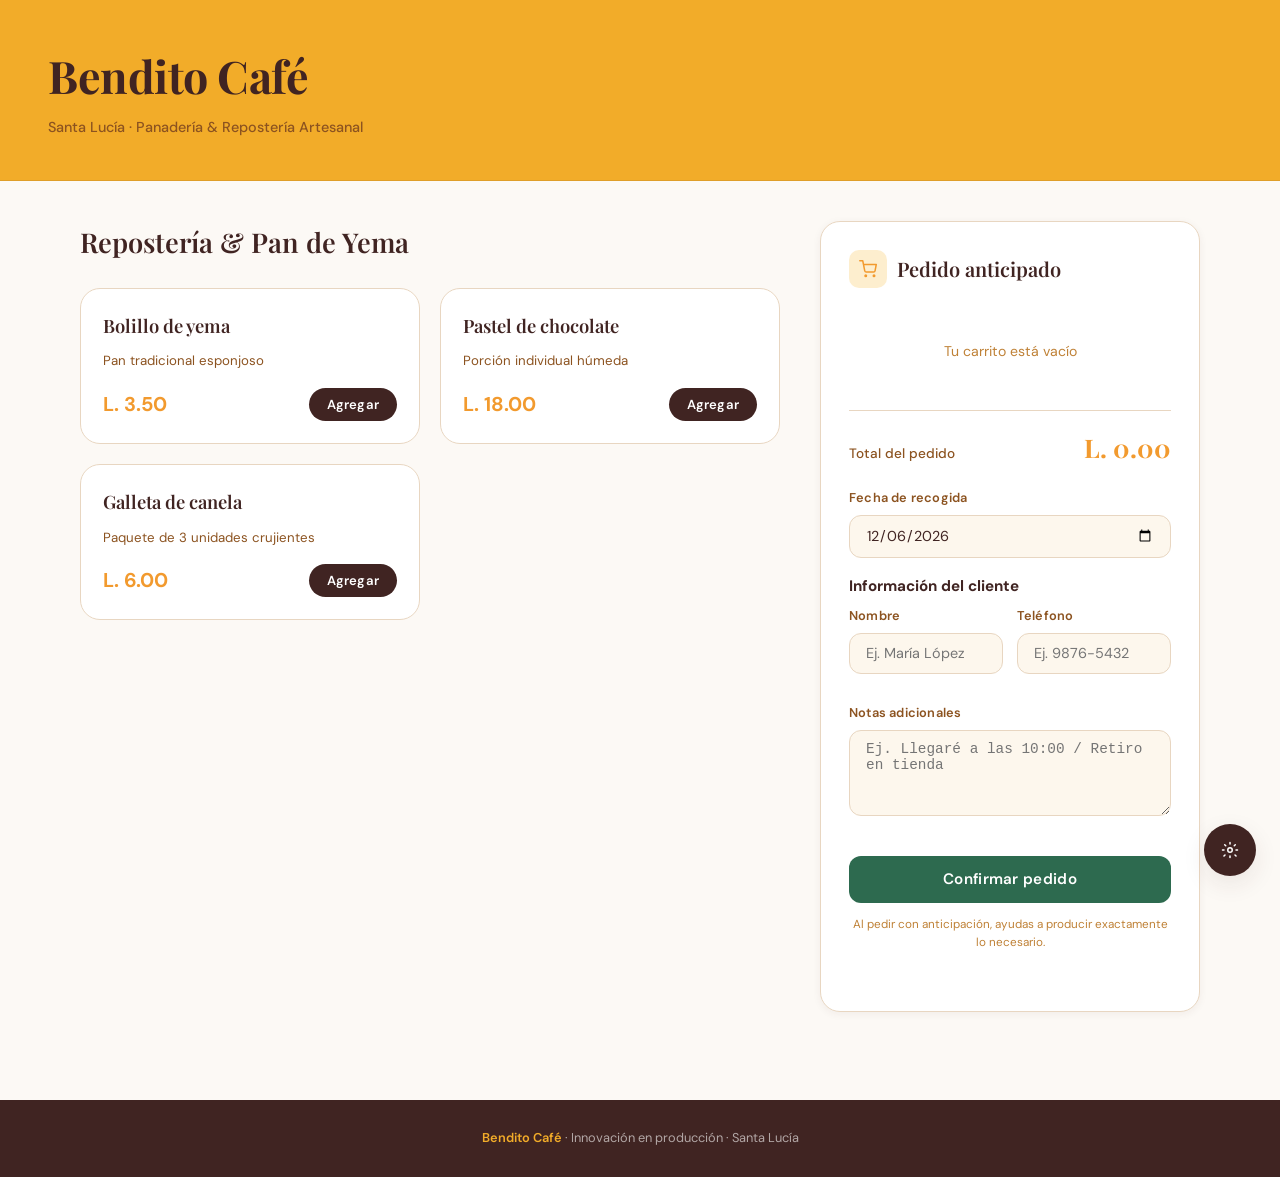
==== commit 76672175: "Se cambió la paleta de colores al logo que la empresa usa" ====
--- a/index.html
+++ b/index.html
@@ -12,22 +12,23 @@
     <style>
         /* ─── TOKENS ─────────────────────────────────────────── */
         :root {
-            --bg: #FAF7F2;
+            --bg: #FCF9F5;
             --surface: #FFFFFF;
-            --surface2: #F5EFE6;
-            --border: #E8DDD0;
-            --accent: #B5652A;
-            --accent-dk: #8E4E20;
-            --accent-lt: #F2E4D4;
+            --surface2: #FDF7ED;
+            --border: #E8D6C1;
+            --accent-yellow: #F2AC29;
+            --accent: #F29A2E;
+            --accent-dk: #BF8136;
+            --accent-lt: #FDEECE;
             --green: #2D6A4F;
             --green-dk: #1B4332;
             --green-lt: #D8F3DC;
-            --text: #1C1208;
-            --text-2: #6B5744;
-            --text-3: #9E8A78;
-            --shadow-sm: 0 2px 8px rgba(28, 18, 8, .06);
-            --shadow-md: 0 8px 24px rgba(28, 18, 8, .09);
-            --shadow-lg: 0 20px 48px rgba(28, 18, 8, .13);
+            --text: #402422;
+            --text-2: #8C5320;
+            --text-3: #BF8136;
+            --shadow-sm: 0 2px 8px rgba(64, 36, 34, .06);
+            --shadow-md: 0 8px 24px rgba(64, 36, 34, .09);
+            --shadow-lg: 0 20px 48px rgba(64, 36, 34, .13);
             --radius: 20px;
             --radius-sm: 12px;
             --transition: .22s cubic-bezier(.4, 0, .2, 1);
@@ -66,9 +67,10 @@
 
         /* ─── HEADER ─────────────────────────────────────────── */
         .header {
-            background: var(--text);
-            color: #fff;
+            background: var(--accent-yellow);
+            color: var(--text);
             padding: 0 clamp(1.5rem, 5vw, 3rem);
+            border-bottom: 1px solid rgba(64, 36, 34, 0.1);
         }
 
         .header-inner {
@@ -87,23 +89,26 @@
             font-size: clamp(1.8rem, 4vw, 2.8rem);
             font-weight: 700;
             letter-spacing: -.5px;
+            color: var(--text);
         }
 
         .header-brand p {
-            color: rgba(255, 255, 255, .55);
+            color: var(--text-2);
             font-size: .9rem;
             margin-top: .3rem;
+            font-weight: 500;
         }
 
         .header-badge {
-            background: var(--accent);
-            color: #fff;
+            background: var(--surface);
+            color: var(--text);
             padding: .45rem 1.1rem;
             border-radius: 100px;
             font-size: .75rem;
-            font-weight: 600;
+            font-weight: 700;
             letter-spacing: .3px;
             white-space: nowrap;
+            box-shadow: var(--shadow-sm);
         }
 
         /* ─── LAYOUT ──────────────────────────────────────────── */
@@ -227,11 +232,12 @@
             font-size: .82rem;
             font-weight: 600;
             letter-spacing: .2px;
-            transition: background var(--transition), transform var(--transition);
+            transition: background var(--transition), color var(--transition), transform var(--transition);
         }
 
         .btn-add:hover {
             background: var(--accent);
+            color: var(--text);
         }
 
         .btn-add:active {
@@ -357,7 +363,7 @@
 
         .qty-btn:hover {
             background: var(--accent);
-            color: #fff;
+            color: var(--text);
         }
 
         .qty-num {
@@ -498,7 +504,7 @@
         /* ─── FOOTER ──────────────────────────────────────────── */
         footer {
             background: var(--text);
-            color: rgba(255, 255, 255, .5);
+            color: rgba(255, 255, 255, .6);
             text-align: center;
             padding: 1.75rem;
             font-size: .8rem;
@@ -506,7 +512,8 @@
         }
 
         footer span {
-            color: rgba(255, 255, 255, .8);
+            color: var(--accent-yellow);
+            font-weight: 600;
         }
 
         /* ─── ADMIN TOGGLE ───────────────────────────────────── */
@@ -720,18 +727,19 @@
 
         .btn-primary {
             background: var(--accent);
-            color: #fff;
+            color: var(--text);
             border: none;
             border-radius: var(--radius-sm);
             padding: .62rem 1.2rem;
             font-size: .85rem;
-            font-weight: 600;
+            font-weight: 700;
             white-space: nowrap;
             transition: background var(--transition), transform var(--transition);
         }
 
         .btn-primary:hover {
             background: var(--accent-dk);
+            color: #fff;
         }
 
         .btn-primary:active {
@@ -959,7 +967,7 @@
         .filter-chip.active {
             background: var(--accent);
             border-color: var(--accent);
-            color: #fff;
+            color: var(--text);
         }
 
         .filters-right {
@@ -1449,7 +1457,7 @@
 
     <!-- FOOTER -->
     <footer>
-        <span>Bendito Café</span> · Innovación en producción sin desperdicios · Santa Lucía
+        <span>Bendito Café</span> · Innovación en producción · Santa Lucía
     </footer>
 
     <!-- ADMIN FAB -->
@@ -1952,7 +1960,7 @@
                     `\nTotal: L. ${p.total.toFixed(2)}\n\n` +
                     (p.cliente.notas ? `Nota: "${p.cliente.notas}"\n\n` : '') +
                     `Tu pedido está actualmente: ${p.estado === 'pendiente' ? '¡En preparación!' : p.estado === 'completado' ? '¡Listo para retirar!' : 'Cancelado'}.\n` +
-                    `¡Muchas gracias por tu preferencia! ✨`
+                    `¡Muchas gracias por tu preferencia!`
                 );
                 const cleanPhone = p.cliente.telefono.replace(/[^0-9]/g, '');
                 const fullPhone = cleanPhone.length === 8 ? `504${cleanPhone}` : cleanPhone;
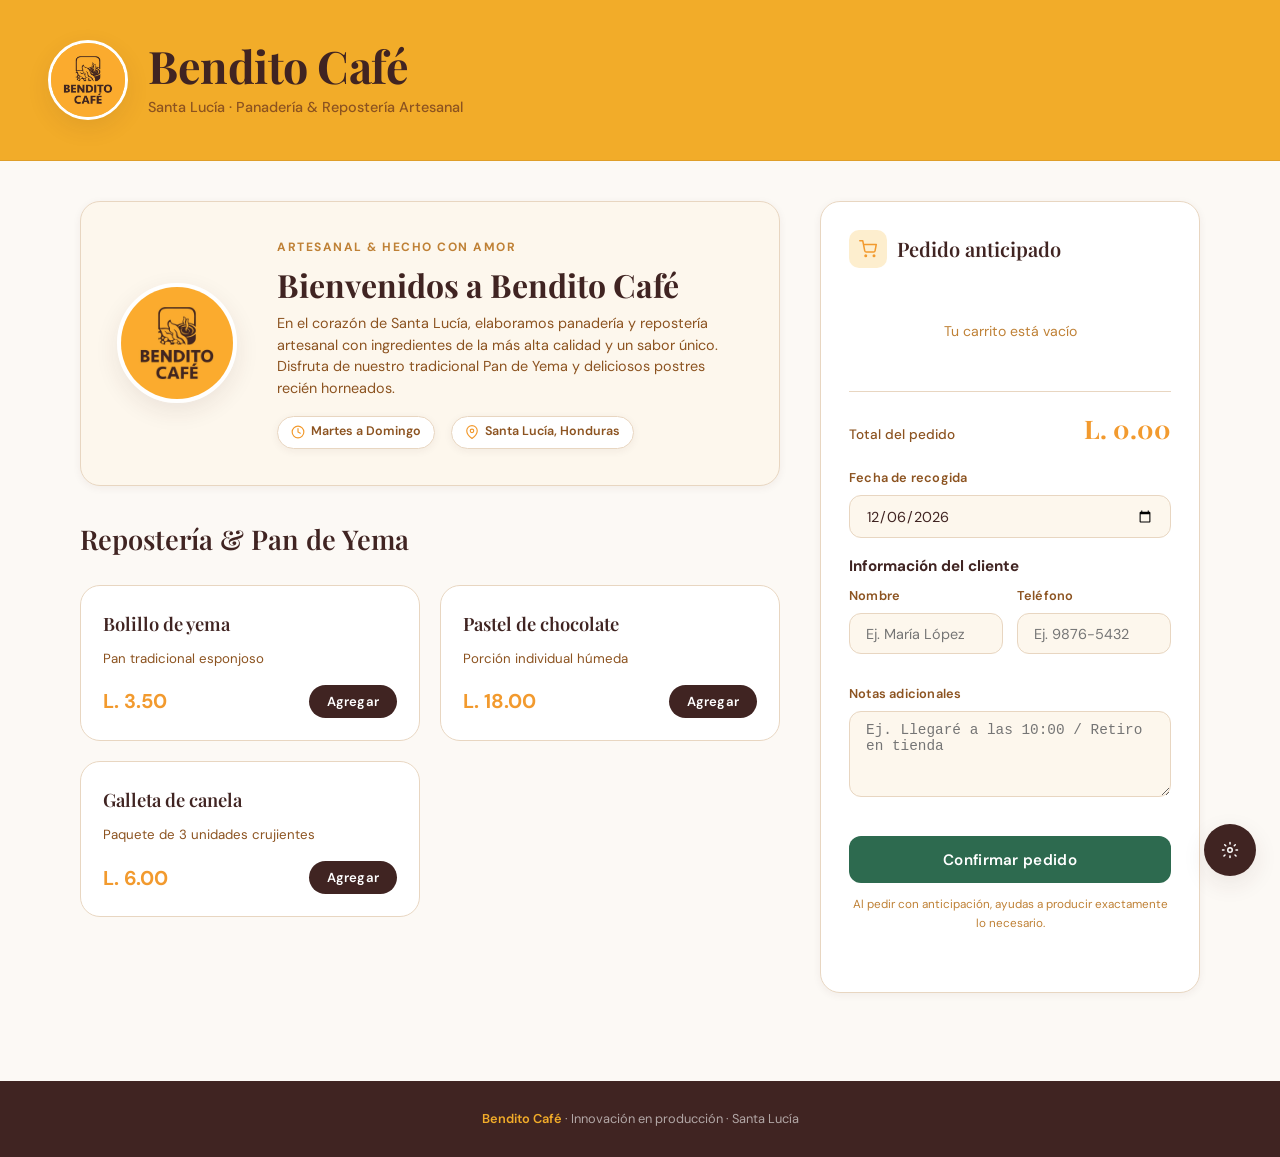
==== commit c7db4405: "Se agregó el logo de la empresa a la pagina web" ====
--- a/index.html
+++ b/index.html
@@ -5,1378 +5,12 @@
     <meta charset="UTF-8">
     <meta name="viewport" content="width=device-width, initial-scale=1.0">
     <title>Bendito Café · Panadería Artesanal</title>
+    <link rel="shortcut icon" href="bendito_cafe.jpg" type="image/jpeg">
     <link rel="preconnect" href="https://fonts.googleapis.com">
     <link
         href="https://fonts.googleapis.com/css2?family=Playfair+Display:wght@400;600;700&family=DM+Sans:wght@300;400;500;600&display=swap"
         rel="stylesheet">
-    <style>
-        /* ─── TOKENS ─────────────────────────────────────────── */
-        :root {
-            --bg: #FCF9F5;
-            --surface: #FFFFFF;
-            --surface2: #FDF7ED;
-            --border: #E8D6C1;
-            --accent-yellow: #F2AC29;
-            --accent: #F29A2E;
-            --accent-dk: #BF8136;
-            --accent-lt: #FDEECE;
-            --green: #2D6A4F;
-            --green-dk: #1B4332;
-            --green-lt: #D8F3DC;
-            --text: #402422;
-            --text-2: #8C5320;
-            --text-3: #BF8136;
-            --shadow-sm: 0 2px 8px rgba(64, 36, 34, .06);
-            --shadow-md: 0 8px 24px rgba(64, 36, 34, .09);
-            --shadow-lg: 0 20px 48px rgba(64, 36, 34, .13);
-            --radius: 20px;
-            --radius-sm: 12px;
-            --transition: .22s cubic-bezier(.4, 0, .2, 1);
-        }
-
-        /* ─── RESET ──────────────────────────────────────────── */
-        *,
-        *::before,
-        *::after {
-            box-sizing: border-box;
-            margin: 0;
-            padding: 0;
-        }
-
-        html {
-            scroll-behavior: smooth;
-        }
-
-        body {
-            font-family: 'DM Sans', sans-serif;
-            background: var(--bg);
-            color: var(--text);
-            line-height: 1.6;
-            -webkit-font-smoothing: antialiased;
-        }
-
-        button {
-            font-family: inherit;
-            cursor: pointer;
-        }
-
-        input,
-        select {
-            font-family: inherit;
-        }
-
-        /* ─── HEADER ─────────────────────────────────────────── */
-        .header {
-            background: var(--accent-yellow);
-            color: var(--text);
-            padding: 0 clamp(1.5rem, 5vw, 3rem);
-            border-bottom: 1px solid rgba(64, 36, 34, 0.1);
-        }
-
-        .header-inner {
-            max-width: 1200px;
-            margin: 0 auto;
-            padding: 2.5rem 0;
-            display: flex;
-            align-items: center;
-            justify-content: space-between;
-            gap: 1.5rem;
-            flex-wrap: wrap;
-        }
-
-        .header-brand h1 {
-            font-family: 'Playfair Display', serif;
-            font-size: clamp(1.8rem, 4vw, 2.8rem);
-            font-weight: 700;
-            letter-spacing: -.5px;
-            color: var(--text);
-        }
-
-        .header-brand p {
-            color: var(--text-2);
-            font-size: .9rem;
-            margin-top: .3rem;
-            font-weight: 500;
-        }
-
-        .header-badge {
-            background: var(--surface);
-            color: var(--text);
-            padding: .45rem 1.1rem;
-            border-radius: 100px;
-            font-size: .75rem;
-            font-weight: 700;
-            letter-spacing: .3px;
-            white-space: nowrap;
-            box-shadow: var(--shadow-sm);
-        }
-
-        /* ─── LAYOUT ──────────────────────────────────────────── */
-        .page {
-            max-width: 1200px;
-            margin: 0 auto;
-            padding: 2.5rem clamp(1rem, 4vw, 2.5rem);
-            display: grid;
-            grid-template-columns: 1fr 380px;
-            gap: 2.5rem;
-            align-items: start;
-        }
-
-        @media (max-width: 900px) {
-            .page {
-                grid-template-columns: 1fr;
-            }
-        }
-
-        /* ─── SECTION TITLE ──────────────────────────────────── */
-        .section-title {
-            font-family: 'Playfair Display', serif;
-            font-size: 1.7rem;
-            font-weight: 600;
-            margin-bottom: 1.5rem;
-            color: var(--text);
-        }
-
-        /* ─── PRODUCT GRID ───────────────────────────────────── */
-        .products-grid {
-            display: grid;
-            grid-template-columns: repeat(auto-fill, minmax(230px, 1fr));
-            gap: 1.25rem;
-        }
-
-        .product-card {
-            background: var(--surface);
-            border: 1px solid var(--border);
-            border-radius: var(--radius);
-            padding: 1.4rem;
-            display: flex;
-            flex-direction: column;
-            gap: .6rem;
-            transition: transform var(--transition), box-shadow var(--transition), border-color var(--transition);
-            animation: fadeUp .4s both;
-        }
-
-        .product-card:hover {
-            transform: translateY(-4px);
-            box-shadow: var(--shadow-md);
-            border-color: var(--accent-lt);
-        }
-
-        @keyframes fadeUp {
-            from {
-                opacity: 0;
-                transform: translateY(16px);
-            }
-
-            to {
-                opacity: 1;
-                transform: translateY(0);
-            }
-        }
-
-        .product-card:nth-child(1) {
-            animation-delay: .05s;
-        }
-
-        .product-card:nth-child(2) {
-            animation-delay: .1s;
-        }
-
-        .product-card:nth-child(3) {
-            animation-delay: .15s;
-        }
-
-        .product-card:nth-child(4) {
-            animation-delay: .2s;
-        }
-
-        .product-card:nth-child(5) {
-            animation-delay: .25s;
-        }
-
-        .product-card:nth-child(6) {
-            animation-delay: .3s;
-        }
-
-        .product-name {
-            font-family: 'Playfair Display', serif;
-            font-size: 1.15rem;
-            font-weight: 600;
-        }
-
-        .product-desc {
-            font-size: .83rem;
-            color: var(--text-2);
-            flex: 1;
-        }
-
-        .product-footer {
-            display: flex;
-            align-items: center;
-            justify-content: space-between;
-            margin-top: .4rem;
-        }
-
-        .product-price {
-            font-size: 1.25rem;
-            font-weight: 700;
-            color: var(--accent);
-        }
-
-        .btn-add {
-            background: var(--text);
-            color: #fff;
-            border: none;
-            border-radius: 100px;
-            padding: .5rem 1.1rem;
-            font-size: .82rem;
-            font-weight: 600;
-            letter-spacing: .2px;
-            transition: background var(--transition), color var(--transition), transform var(--transition);
-        }
-
-        .btn-add:hover {
-            background: var(--accent);
-            color: var(--text);
-        }
-
-        .btn-add:active {
-            transform: scale(.95);
-        }
-
-        /* ─── CART PANEL ─────────────────────────────────────── */
-        .cart-panel {
-            background: var(--surface);
-            border: 1px solid var(--border);
-            border-radius: var(--radius);
-            padding: 1.75rem;
-            position: sticky;
-            top: 1.5rem;
-            box-shadow: var(--shadow-sm);
-            animation: fadeUp .4s .25s both;
-        }
-
-        .cart-header {
-            display: flex;
-            align-items: center;
-            gap: .6rem;
-            margin-bottom: 1.25rem;
-        }
-
-        .cart-icon {
-            width: 38px;
-            height: 38px;
-            background: var(--accent-lt);
-            border-radius: 10px;
-            display: grid;
-            place-items: center;
-        }
-
-        .cart-icon svg {
-            color: var(--accent);
-        }
-
-        .cart-title {
-            font-family: 'Playfair Display', serif;
-            font-size: 1.25rem;
-            font-weight: 600;
-        }
-
-        .cart-empty {
-            text-align: center;
-            padding: 2rem 0;
-            color: var(--text-3);
-            font-size: .88rem;
-        }
-
-        .cart-items {
-            max-height: 340px;
-            overflow-y: auto;
-            margin-bottom: .75rem;
-        }
-
-        .cart-items::-webkit-scrollbar {
-            width: 4px;
-        }
-
-        .cart-items::-webkit-scrollbar-track {
-            background: var(--border);
-            border-radius: 4px;
-        }
-
-        .cart-items::-webkit-scrollbar-thumb {
-            background: var(--accent-lt);
-            border-radius: 4px;
-        }
-
-        .cart-item {
-            display: flex;
-            align-items: center;
-            gap: .75rem;
-            padding: .75rem 0;
-            border-bottom: 1px solid var(--border);
-            animation: fadeIn .2s both;
-        }
-
-        @keyframes fadeIn {
-            from {
-                opacity: 0;
-            }
-
-            to {
-                opacity: 1;
-            }
-        }
-
-        .cart-item:last-child {
-            border-bottom: none;
-        }
-
-        .cart-item-name {
-            flex: 1;
-            font-size: .9rem;
-            font-weight: 500;
-        }
-
-        .qty-ctrl {
-            display: flex;
-            align-items: center;
-            gap: .4rem;
-            background: var(--surface2);
-            border-radius: 100px;
-            padding: .2rem .35rem;
-        }
-
-        .qty-btn {
-            width: 26px;
-            height: 26px;
-            border: none;
-            background: none;
-            border-radius: 50%;
-            font-size: 1.1rem;
-            line-height: 1;
-            color: var(--text-2);
-            display: grid;
-            place-items: center;
-            transition: background var(--transition), color var(--transition);
-        }
-
-        .qty-btn:hover {
-            background: var(--accent);
-            color: var(--text);
-        }
-
-        .qty-num {
-            min-width: 20px;
-            text-align: center;
-            font-size: .88rem;
-            font-weight: 600;
-        }
-
-        .cart-item-price {
-            font-weight: 700;
-            font-size: .9rem;
-            min-width: 60px;
-            text-align: right;
-        }
-
-        .cart-divider {
-            height: 1px;
-            background: var(--border);
-            margin: 1rem 0;
-        }
-
-        .cart-total-row {
-            display: flex;
-            justify-content: space-between;
-            align-items: baseline;
-            margin-bottom: 1.25rem;
-        }
-
-        .cart-total-label {
-            font-size: .85rem;
-            color: var(--text-2);
-            font-weight: 500;
-        }
-
-        .cart-total-value {
-            font-family: 'Playfair Display', serif;
-            font-size: 1.6rem;
-            font-weight: 700;
-            color: var(--accent);
-        }
-
-        .date-field {
-            margin-bottom: 1rem;
-        }
-
-        .date-field label {
-            display: block;
-            font-size: .8rem;
-            font-weight: 600;
-            color: var(--text-2);
-            margin-bottom: .4rem;
-            letter-spacing: .2px;
-        }
-
-        .date-field input,
-        .date-field textarea {
-            width: 100%;
-            padding: .65rem 1rem;
-            border: 1px solid var(--border);
-            border-radius: var(--radius-sm);
-            background: var(--surface2);
-            color: var(--text);
-            font-size: .9rem;
-            transition: border-color var(--transition), box-shadow var(--transition);
-            outline: none;
-        }
-
-        .date-field textarea {
-            min-height: 86px;
-            resize: vertical;
-        }
-
-        .date-field input:focus,
-        .date-field textarea:focus {
-            border-color: var(--accent);
-            box-shadow: 0 0 0 3px rgba(181, 101, 42, .12);
-        }
-
-        .cart-section-title {
-            font-size: .95rem;
-            font-weight: 700;
-            color: var(--text);
-            margin: 1rem 0 .5rem;
-        }
-
-        .cart-info-grid {
-            display: grid;
-            grid-template-columns: repeat(2, minmax(0, 1fr));
-            gap: .85rem;
-            margin-bottom: 1rem;
-        }
-
-        @media (max-width: 620px) {
-            .cart-info-grid {
-                grid-template-columns: 1fr;
-            }
-        }
-
-        .btn-checkout {
-            width: 100%;
-            padding: .85rem;
-            background: var(--green);
-            color: #fff;
-            border: none;
-            border-radius: var(--radius-sm);
-            font-size: .95rem;
-            font-weight: 600;
-            letter-spacing: .3px;
-            transition: background var(--transition), transform var(--transition), box-shadow var(--transition);
-        }
-
-        .btn-checkout:hover {
-            background: var(--green-dk);
-            box-shadow: 0 6px 20px rgba(45, 106, 79, .25);
-        }
-
-        .btn-checkout:active {
-            transform: scale(.98);
-        }
-
-        .cart-note {
-            font-size: .73rem;
-            text-align: center;
-            color: var(--text-3);
-            margin-top: .75rem;
-        }
-
-        .msg-toast {
-            margin-top: .75rem;
-            text-align: center;
-            font-size: .83rem;
-            font-weight: 500;
-            min-height: 1.2rem;
-            transition: opacity .2s;
-        }
-
-        /* ─── FOOTER ──────────────────────────────────────────── */
-        footer {
-            background: var(--text);
-            color: rgba(255, 255, 255, .6);
-            text-align: center;
-            padding: 1.75rem;
-            font-size: .8rem;
-            margin-top: 3rem;
-        }
-
-        footer span {
-            color: var(--accent-yellow);
-            font-weight: 600;
-        }
-
-        /* ─── ADMIN TOGGLE ───────────────────────────────────── */
-        .admin-fab {
-            position: fixed;
-            bottom: 1.5rem;
-            right: 1.5rem;
-            z-index: 900;
-        }
-
-        .fab-btn {
-            width: 52px;
-            height: 52px;
-            background: var(--text);
-            color: #fff;
-            border: none;
-            border-radius: 50%;
-            font-size: .8rem;
-            font-weight: 700;
-            letter-spacing: .3px;
-            box-shadow: var(--shadow-md);
-            transition: background var(--transition), transform var(--transition);
-            display: grid;
-            place-items: center;
-        }
-
-        .fab-btn:hover {
-            background: var(--accent);
-            transform: rotate(90deg);
-        }
-
-        /* ─── ADMIN MODAL ────────────────────────────────────── */
-        .modal-overlay {
-            position: fixed;
-            inset: 0;
-            background: rgba(0, 0, 0, .55);
-            backdrop-filter: blur(4px);
-            z-index: 1000;
-            display: flex;
-            align-items: center;
-            justify-content: center;
-            padding: 1rem;
-            opacity: 0;
-            pointer-events: none;
-            transition: opacity .25s;
-        }
-
-        .modal-overlay.open {
-            opacity: 1;
-            pointer-events: all;
-        }
-
-        .modal-box {
-            background: var(--bg);
-            border-radius: 28px;
-            width: 100%;
-            max-width: 960px;
-            max-height: 90vh;
-            overflow-y: auto;
-            padding: clamp(1.5rem, 4vw, 2.5rem);
-            box-shadow: var(--shadow-lg);
-            transform: translateY(20px) scale(.97);
-            transition: transform .25s cubic-bezier(.4, 0, .2, 1);
-        }
-
-        .modal-overlay.open .modal-box {
-            transform: translateY(0) scale(1);
-        }
-
-        .modal-box::-webkit-scrollbar {
-            width: 5px;
-        }
-
-        .modal-box::-webkit-scrollbar-track {
-            background: var(--border);
-        }
-
-        .modal-box::-webkit-scrollbar-thumb {
-            background: var(--accent-lt);
-            border-radius: 4px;
-        }
-
-        .modal-header {
-            display: flex;
-            align-items: center;
-            justify-content: space-between;
-            margin-bottom: 1.5rem;
-            gap: 1rem;
-        }
-
-        .modal-title {
-            font-family: 'Playfair Display', serif;
-            font-size: 1.5rem;
-            font-weight: 600;
-        }
-
-        .btn-close-modal {
-            width: 36px;
-            height: 36px;
-            background: var(--surface2);
-            border: none;
-            border-radius: 50%;
-            font-size: 1.1rem;
-            color: var(--text-2);
-            display: grid;
-            place-items: center;
-            transition: background var(--transition);
-        }
-
-        .btn-close-modal:hover {
-            background: var(--border);
-        }
-
-        /* TABS */
-        .tabs {
-            display: flex;
-            gap: .5rem;
-            overflow-x: auto;
-            padding-bottom: 1px;
-            margin-bottom: 1.75rem;
-            border-bottom: 2px solid var(--border);
-        }
-
-        .tabs::-webkit-scrollbar {
-            display: none;
-        }
-
-        .tab-btn {
-            background: none;
-            border: none;
-            padding: .55rem 1rem;
-            font-size: .85rem;
-            font-weight: 600;
-            color: var(--text-3);
-            border-radius: 8px 8px 0 0;
-            white-space: nowrap;
-            transition: color var(--transition), background var(--transition);
-            position: relative;
-        }
-
-        .tab-btn::after {
-            content: '';
-            position: absolute;
-            bottom: -2px;
-            left: 0;
-            right: 0;
-            height: 2px;
-            background: var(--accent);
-            border-radius: 2px;
-            transform: scaleX(0);
-            transition: transform .2s;
-        }
-
-        .tab-btn.active {
-            color: var(--accent);
-        }
-
-        .tab-btn.active::after {
-            transform: scaleX(1);
-        }
-
-        .tab-btn:hover:not(.active) {
-            color: var(--text);
-            background: var(--surface2);
-        }
-
-        .tab-pane {
-            display: none;
-        }
-
-        .tab-pane.active {
-            display: block;
-        }
-
-        /* ADMIN FORM */
-        .form-grid {
-            display: grid;
-            grid-template-columns: repeat(auto-fill, minmax(160px, 1fr));
-            gap: .85rem;
-            align-items: end;
-            margin-bottom: 1.25rem;
-        }
-
-        .field label {
-            display: block;
-            font-size: .75rem;
-            font-weight: 600;
-            color: var(--text-2);
-            margin-bottom: .35rem;
-            letter-spacing: .2px;
-        }
-
-        .field input,
-        .field select {
-            width: 100%;
-            padding: .6rem .9rem;
-            border: 1px solid var(--border);
-            border-radius: var(--radius-sm);
-            background: var(--surface);
-            color: var(--text);
-            font-size: .88rem;
-            transition: border-color var(--transition), box-shadow var(--transition);
-            outline: none;
-        }
-
-        .field input:focus,
-        .field select:focus {
-            border-color: var(--accent);
-            box-shadow: 0 0 0 3px rgba(181, 101, 42, .1);
-        }
-
-        .btn-primary {
-            background: var(--accent);
-            color: var(--text);
-            border: none;
-            border-radius: var(--radius-sm);
-            padding: .62rem 1.2rem;
-            font-size: .85rem;
-            font-weight: 700;
-            white-space: nowrap;
-            transition: background var(--transition), transform var(--transition);
-        }
-
-        .btn-primary:hover {
-            background: var(--accent-dk);
-            color: #fff;
-        }
-
-        .btn-primary:active {
-            transform: scale(.97);
-        }
-
-        .btn-danger {
-            background: #C0392B;
-            color: #fff;
-            border: none;
-            border-radius: var(--radius-sm);
-            padding: .45rem .85rem;
-            font-size: .8rem;
-            font-weight: 600;
-            transition: background var(--transition);
-        }
-
-        .btn-danger:hover {
-            background: #96281b;
-        }
-
-        .btn-secondary {
-            background: var(--surface2);
-            color: var(--text);
-            border: 1px solid var(--border);
-            border-radius: var(--radius-sm);
-            padding: .62rem 1.2rem;
-            font-size: .85rem;
-            font-weight: 600;
-            transition: background var(--transition);
-        }
-
-        .btn-secondary:hover {
-            background: var(--border);
-        }
-
-        .admin-section-title {
-            font-weight: 700;
-            font-size: .95rem;
-            color: var(--text);
-            margin: 1.5rem 0 .75rem;
-        }
-
-        .list-card {
-            background: var(--surface);
-            border: 1px solid var(--border);
-            border-radius: var(--radius-sm);
-            overflow: hidden;
-            max-height: 260px;
-            overflow-y: auto;
-        }
-
-        .list-card::-webkit-scrollbar {
-            width: 4px;
-        }
-
-        .list-card::-webkit-scrollbar-thumb {
-            background: var(--border);
-            border-radius: 4px;
-        }
-
-        .list-row {
-            display: flex;
-            align-items: center;
-            justify-content: space-between;
-            gap: 1rem;
-            padding: .65rem 1rem;
-            border-bottom: 1px solid var(--border);
-            font-size: .85rem;
-            transition: background var(--transition);
-        }
-
-        .list-row:last-child {
-            border-bottom: none;
-        }
-
-        .list-row:hover {
-            background: var(--surface2);
-        }
-
-        .recipe-card {
-            background: var(--surface);
-            border: 1px solid var(--border);
-            border-radius: var(--radius-sm);
-            padding: 1rem;
-            margin-bottom: .75rem;
-        }
-
-        .recipe-card h4 {
-            font-weight: 700;
-            font-size: .9rem;
-            margin-bottom: .5rem;
-        }
-
-        .recipe-card ul {
-            list-style: none;
-        }
-
-        .recipe-card li {
-            display: flex;
-            align-items: center;
-            gap: .5rem;
-            padding: .3rem 0;
-            font-size: .85rem;
-            color: var(--text-2);
-        }
-
-        .recipe-card li:not(:last-child) {
-            border-bottom: 1px dashed var(--border);
-        }
-
-        .production-list {
-            background: var(--surface);
-            border: 1px solid var(--border);
-            border-radius: var(--radius-sm);
-            overflow: hidden;
-            margin-bottom: 1rem;
-        }
-
-        .production-row {
-            display: flex;
-            align-items: center;
-            justify-content: space-between;
-            padding: .75rem 1rem;
-            border-bottom: 1px solid var(--border);
-            font-size: .9rem;
-        }
-
-        .production-row:last-child {
-            border-bottom: none;
-        }
-
-        .prod-name {
-            font-weight: 500;
-        }
-
-        .prod-qty {
-            background: var(--accent-lt);
-            color: var(--accent-dk);
-            font-weight: 700;
-            font-size: .82rem;
-            padding: .2rem .7rem;
-            border-radius: 100px;
-        }
-
-        .production-note {
-            font-size: .8rem;
-            color: var(--green);
-            font-weight: 500;
-            margin-top: .5rem;
-        }
-
-        /* ─── ORDERS MANAGEMENT ─────────────────────────────── */
-        .orders-metrics {
-            display: grid;
-            grid-template-columns: repeat(auto-fit, minmax(140px, 1fr));
-            gap: .85rem;
-            margin-bottom: 1.5rem;
-        }
-
-        .metric-card {
-            background: var(--surface);
-            border: 1px solid var(--border);
-            border-radius: var(--radius-sm);
-            padding: .85rem 1rem;
-            display: flex;
-            flex-direction: column;
-            gap: .25rem;
-            transition: transform var(--transition);
-        }
-
-        .metric-card:hover {
-            transform: translateY(-2px);
-        }
-
-        .metric-label {
-            font-size: .75rem;
-            color: var(--text-2);
-            font-weight: 500;
-        }
-
-        .metric-value {
-            font-size: 1.3rem;
-            font-weight: 700;
-            color: var(--accent);
-            font-family: 'Playfair Display', serif;
-        }
-
-        .metric-card.success .metric-value {
-            color: var(--green);
-        }
-
-        .orders-filters-bar {
-            display: flex;
-            flex-wrap: wrap;
-            gap: .75rem;
-            margin-bottom: 1.25rem;
-            align-items: center;
-            justify-content: space-between;
-        }
-
-        .filters-left {
-            display: flex;
-            flex-wrap: wrap;
-            gap: .4rem;
-        }
-
-        .filter-chip {
-            background: var(--surface);
-            border: 1px solid var(--border);
-            color: var(--text-2);
-            padding: .4rem .9rem;
-            border-radius: 100px;
-            font-size: .8rem;
-            font-weight: 600;
-            transition: all var(--transition);
-            cursor: pointer;
-        }
-
-        .filter-chip:hover {
-            border-color: var(--accent);
-            color: var(--accent);
-        }
-
-        .filter-chip.active {
-            background: var(--accent);
-            border-color: var(--accent);
-            color: var(--text);
-        }
-
-        .filters-right {
-            display: flex;
-            gap: .6rem;
-            flex: 1;
-            min-width: 280px;
-            justify-content: flex-end;
-        }
-
-        .search-wrapper {
-            position: relative;
-            flex: 1;
-            max-width: 240px;
-        }
-
-        .search-input {
-            width: 100%;
-            padding: .5rem .8rem;
-            border: 1px solid var(--border);
-            border-radius: var(--radius-sm);
-            background: var(--surface);
-            font-size: .82rem;
-            outline: none;
-            transition: border-color var(--transition);
-        }
-
-        .search-input:focus {
-            border-color: var(--accent);
-        }
-
-        .date-filter-input {
-            padding: .5rem .8rem;
-            border: 1px solid var(--border);
-            border-radius: var(--radius-sm);
-            background: var(--surface);
-            font-size: .82rem;
-            outline: none;
-            color: var(--text);
-            transition: border-color var(--transition);
-        }
-
-        .date-filter-input:focus {
-            border-color: var(--accent);
-        }
-
-        .orders-list {
-            display: grid;
-            grid-template-columns: 1fr;
-            gap: .85rem;
-            max-height: 480px;
-            overflow-y: auto;
-            padding-right: 4px;
-        }
-
-        .orders-list::-webkit-scrollbar {
-            width: 4px;
-        }
-
-        .orders-list::-webkit-scrollbar-thumb {
-            background: var(--border);
-            border-radius: 4px;
-        }
-
-        .order-card {
-            background: var(--surface);
-            border: 1px solid var(--border);
-            border-radius: var(--radius-sm);
-            padding: 1.2rem;
-            display: flex;
-            flex-direction: column;
-            gap: .75rem;
-            transition: box-shadow var(--transition), border-color var(--transition);
-            animation: fadeIn .3s both;
-        }
-
-        .order-card:hover {
-            border-color: var(--accent-lt);
-            box-shadow: var(--shadow-sm);
-        }
-
-        .order-header {
-            display: flex;
-            align-items: flex-start;
-            justify-content: space-between;
-            gap: 1rem;
-        }
-
-        .order-client-info {
-            display: flex;
-            flex-direction: column;
-            gap: .15rem;
-        }
-
-        .order-client-name {
-            font-weight: 600;
-            font-size: .95rem;
-            color: var(--text);
-        }
-
-        .order-meta-info {
-            font-size: .78rem;
-            color: var(--text-2);
-            display: flex;
-            align-items: center;
-            gap: .4rem;
-        }
-
-        .order-status-badge {
-            font-size: .72rem;
-            font-weight: 600;
-            padding: .2rem .7rem;
-            border-radius: 100px;
-            text-transform: uppercase;
-            letter-spacing: .3px;
-        }
-
-        .order-status-badge.pendiente {
-            background: #FFF3CD;
-            color: #856404;
-        }
-
-        .order-status-badge.completado {
-            background: var(--green-lt);
-            color: var(--green-dk);
-        }
-
-        .order-status-badge.cancelado {
-            background: #F8D7DA;
-            color: #721C24;
-        }
-
-        .order-body {
-            display: flex;
-            flex-direction: column;
-            gap: .4rem;
-            border-top: 1px dashed var(--border);
-            border-bottom: 1px dashed var(--border);
-            padding: .75rem 0;
-        }
-
-        .order-items-summary {
-            font-size: .83rem;
-            color: var(--text-2);
-        }
-
-        .order-total-row {
-            display: flex;
-            justify-content: space-between;
-            align-items: center;
-            font-size: .88rem;
-        }
-
-        .order-total-price {
-            font-weight: 700;
-            color: var(--accent);
-            font-size: 1rem;
-        }
-
-        .order-footer-actions {
-            display: flex;
-            align-items: center;
-            justify-content: flex-end;
-            gap: .5rem;
-            flex-wrap: wrap;
-        }
-
-        .btn-action-icon {
-            width: 34px;
-            height: 34px;
-            border-radius: 50%;
-            border: 1px solid var(--border);
-            background: var(--surface);
-            color: var(--text-2);
-            display: grid;
-            place-items: center;
-            transition: all var(--transition);
-            text-decoration: none;
-            cursor: pointer;
-        }
-
-        .btn-action-icon:hover {
-            background: var(--surface2);
-            color: var(--text);
-            border-color: var(--text-3);
-        }
-
-        .btn-action-icon.whatsapp {
-            background: #E8F5E9;
-            color: #2E7D32;
-            border-color: #C8E6C9;
-        }
-
-        .btn-action-icon.whatsapp:hover {
-            background: #C8E6C9;
-        }
-
-        .btn-action-text {
-            padding: .45rem .85rem;
-            border-radius: var(--radius-sm);
-            font-size: .8rem;
-            font-weight: 600;
-            display: flex;
-            align-items: center;
-            gap: .3rem;
-            border: none;
-            transition: all var(--transition);
-            cursor: pointer;
-        }
-
-        .btn-action-text.complete {
-            background: var(--green);
-            color: #fff;
-        }
-
-        .btn-action-text.complete:hover {
-            background: var(--green-dk);
-        }
-
-        .btn-action-text.cancel {
-            background: var(--surface2);
-            border: 1px solid var(--border);
-            color: #C0392B;
-        }
-
-        .btn-action-text.cancel:hover {
-            background: #FADBD8;
-            border-color: #FADBD8;
-        }
-
-        .btn-action-text.restore {
-            background: var(--surface2);
-            border: 1px solid var(--border);
-            color: var(--accent);
-        }
-
-        .btn-action-text.restore:hover {
-            background: var(--accent-lt);
-            border-color: var(--accent-lt);
-        }
-
-        /* ─── DETAIL VIEW MODAL ─────────────────────────────── */
-        .order-detail-overlay {
-            position: fixed;
-            inset: 0;
-            background: rgba(0, 0, 0, .45);
-            backdrop-filter: blur(3px);
-            z-index: 1100;
-            display: flex;
-            align-items: center;
-            justify-content: center;
-            padding: 1rem;
-            opacity: 0;
-            pointer-events: none;
-            transition: opacity .25s;
-        }
-
-        .order-detail-overlay.open {
-            opacity: 1;
-            pointer-events: all;
-        }
-
-        .order-detail-box {
-            background: var(--bg);
-            border-radius: 24px;
-            width: 100%;
-            max-width: 520px;
-            padding: 1.75rem;
-            box-shadow: var(--shadow-lg);
-            transform: translateY(15px) scale(.98);
-            transition: transform .25s cubic-bezier(.4, 0, .2, 1);
-        }
-
-        .order-detail-overlay.open .order-detail-box {
-            transform: translateY(0) scale(1);
-        }
-
-        .detail-header {
-            display: flex;
-            align-items: center;
-            justify-content: space-between;
-            margin-bottom: 1.25rem;
-        }
-
-        .detail-title {
-            font-family: 'Playfair Display', serif;
-            font-size: 1.3rem;
-            font-weight: 600;
-            color: var(--text);
-        }
-
-        .detail-client-section {
-            background: var(--surface);
-            border: 1px solid var(--border);
-            border-radius: var(--radius-sm);
-            padding: 1rem;
-            margin-bottom: 1.25rem;
-            display: flex;
-            flex-direction: column;
-            gap: .5rem;
-        }
-
-        .detail-info-row {
-            display: flex;
-            justify-content: space-between;
-            font-size: .85rem;
-        }
-
-        .detail-info-label {
-            color: var(--text-2);
-            font-weight: 500;
-        }
-
-        .detail-info-value {
-            color: var(--text);
-            font-weight: 600;
-            text-align: right;
-        }
-
-        .detail-notes-box {
-            background: var(--surface2);
-            border-left: 3px solid var(--accent);
-            padding: .75rem;
-            border-radius: 4px;
-            font-size: .83rem;
-            color: var(--text-2);
-            margin-top: .4rem;
-            white-space: pre-wrap;
-        }
-
-        .detail-items-list {
-            background: var(--surface);
-            border: 1px solid var(--border);
-            border-radius: var(--radius-sm);
-            padding: 1rem;
-            margin-bottom: 1.25rem;
-            display: flex;
-            flex-direction: column;
-            gap: .75rem;
-        }
-
-        .detail-item-row {
-            display: flex;
-            justify-content: space-between;
-            align-items: center;
-            font-size: .88rem;
-        }
-
-        .detail-item-name {
-            font-weight: 500;
-        }
-
-        .detail-item-qty {
-            color: var(--text-3);
-            margin-left: .5rem;
-            font-size: .8rem;
-        }
-
-        .detail-item-subtotal {
-            font-weight: 600;
-            color: var(--text);
-        }
-
-        /* ─── TOAST NOTIFICATION ────────────────────────────── */
-        .admin-toast {
-            position: fixed;
-            bottom: 2rem;
-            left: 50%;
-            transform: translateX(-50%) translateY(40px);
-            background: var(--text);
-            color: #fff;
-            padding: .85rem 1.5rem;
-            border-radius: 100px;
-            box-shadow: var(--shadow-lg);
-            display: flex;
-            align-items: center;
-            gap: 1rem;
-            font-size: .85rem;
-            font-weight: 500;
-            z-index: 1200;
-            opacity: 0;
-            pointer-events: none;
-            transition: transform .3s cubic-bezier(.175, .885, .32, 1.275), opacity .3s;
-        }
-
-        .admin-toast.show {
-            transform: translateX(-50%) translateY(0);
-            opacity: 1;
-            pointer-events: all;
-        }
-
-        .btn-undo {
-            background: none;
-            border: none;
-            color: var(--accent-lt);
-            font-weight: 700;
-            font-size: .8rem;
-            text-transform: uppercase;
-            letter-spacing: .5px;
-            padding: .2rem .5rem;
-            border-radius: 4px;
-            transition: color var(--transition);
-            cursor: pointer;
-        }
-
-        .btn-undo:hover {
-            color: #fff;
-        }
-    </style>
+    <link rel="stylesheet" href="style.css">
 </head>
 
 <body>
@@ -1385,8 +19,11 @@
     <header class="header">
         <div class="header-inner">
             <div class="header-brand">
-                <h1>Bendito Café</h1>
-                <p>Santa Lucía · Panadería &amp; Repostería Artesanal</p>
+                <img src="bendito_cafe.jpg" alt="Logo Bendito Café" class="header-logo">
+                <div class="header-brand-text">
+                    <h1>Bendito Café</h1>
+                    <p>Santa Lucía · Panadería &amp; Repostería Artesanal</p>
+                </div>
             </div>
             <!--  <div class="header-badge">Producción sin desperdicios</div> -->
         </div>
@@ -1396,6 +33,28 @@
     <main class="page">
         <!-- PRODUCTS -->
         <section>
+            <!-- BRAND BANNER -->
+            <div class="brand-banner-card">
+                <img src="bendito_cafe.jpg" alt="Logo Bendito Café" class="brand-banner-logo">
+                <div class="brand-banner-content">
+                    <span class="brand-banner-tagline">Artesanal &amp; Hecho con Amor</span>
+                    <h2 class="brand-banner-title">Bienvenidos a Bendito Café</h2>
+                    <p class="brand-banner-desc">
+                        En el corazón de Santa Lucía, elaboramos panadería y repostería artesanal con ingredientes de la más alta calidad y un sabor único. Disfruta de nuestro tradicional Pan de Yema y deliciosos postres recién horneados.
+                    </p>
+                    <div class="brand-banner-meta">
+                        <span class="meta-badge">
+                            <svg width="14" height="14" viewBox="0 0 24 24" fill="none" stroke="currentColor" stroke-width="2" stroke-linecap="round" stroke-linejoin="round"><circle cx="12" cy="12" r="10"></circle><polyline points="12 6 12 12 16 14"></polyline></svg>
+                            Martes a Domingo
+                        </span>
+                        <span class="meta-badge">
+                            <svg width="14" height="14" viewBox="0 0 24 24" fill="none" stroke="currentColor" stroke-width="2" stroke-linecap="round" stroke-linejoin="round"><path d="M21 10c0 7-9 13-9 13s-9-6-9-13a9 9 0 0 1 18 0z"></path><circle cx="12" cy="10" r="3"></circle></svg>
+                            Santa Lucía, Honduras
+                        </span>
+                    </div>
+                </div>
+            </div>
+
             <h2 class="section-title">Repostería &amp; Pan de Yema</h2>
             <div class="products-grid" id="productosGrid"></div>
         </section>
@@ -1508,21 +167,17 @@
 
                 <div class="orders-filters-bar">
                     <div class="filters-left">
-                        <button class="filter-chip active" data-filter="pendiente"
-                            onclick="cambiarFiltroPedido('pendiente')">En curso</button>
-                        <button class="filter-chip" data-filter="completado"
-                            onclick="cambiarFiltroPedido('completado')">Completados</button>
-                        <button class="filter-chip" data-filter="cancelado"
-                            onclick="cambiarFiltroPedido('cancelado')">Cancelados</button>
-                        <button class="filter-chip" data-filter="todos"
-                            onclick="cambiarFiltroPedido('todos')">Todos</button>
+                        <button type="button" class="filter-chip active" data-filter="pendiente">En curso</button>
+                        <button type="button" class="filter-chip" data-filter="completado">Completados</button>
+                        <button type="button" class="filter-chip" data-filter="cancelado">Cancelados</button>
+                        <button type="button" class="filter-chip" data-filter="todos">Todos</button>
                     </div>
                     <div class="filters-right">
                         <div class="search-wrapper">
                             <input type="text" id="orderSearchInput" class="search-input"
-                                placeholder="Buscar cliente..." oninput="filtrarPedidos()">
+                                placeholder="Buscar cliente...">
                         </div>
-                        <input type="date" id="orderDateFilter" class="date-filter-input" onchange="filtrarPedidos()"
+                        <input type="date" id="orderDateFilter" class="date-filter-input"
                             title="Filtrar por fecha de recogida">
                     </div>
                 </div>
@@ -1590,645 +245,7 @@
         </div>
     </div>
 
-    <script>
-        /* ─── DATA ─────────────────────────────────────────────── */
-        let productos = [], ingredientes = [], recetas = {}, pedidosConfirmados = [];
-        let nextIdProducto = 1, nextIdIngrediente = 1;
-        let carrito = [];
-
-        function cargarDatos() {
-            const sp = localStorage.getItem("bendito_productos");
-            const si = localStorage.getItem("bendito_ingredientes");
-            const sr = localStorage.getItem("bendito_recetas");
-            const sped = localStorage.getItem("bendito_pedidos");
-            if (sp) { productos = JSON.parse(sp); nextIdProducto = Math.max(...productos.map(p => p.id), 0) + 1; }
-            else {
-                productos = [
-                    { id: 1, nombre: "Bolillo de yema", desc: "Pan tradicional esponjoso", precio: 3.50 },
-                    { id: 2, nombre: "Pastel de chocolate", desc: "Porción individual húmeda", precio: 18.00 },
-                    { id: 3, nombre: "Galleta de canela", desc: "Paquete de 3 unidades crujientes", precio: 6.00 }
-                ]; nextIdProducto = 4;
-            }
-            if (si) { ingredientes = JSON.parse(si); nextIdIngrediente = Math.max(...ingredientes.map(i => i.id), 0) + 1; }
-            else {
-                ingredientes = [
-                    { id: 1, nombre: "Harina de trigo", unidad: "g" }, { id: 2, nombre: "Azúcar", unidad: "g" },
-                    { id: 3, nombre: "Huevo", unidad: "ud" }, { id: 4, nombre: "Mantequilla", unidad: "g" }
-                ]; nextIdIngrediente = 5;
-            }
-            if (sr) recetas = JSON.parse(sr);
-            else recetas = {
-                1: [{ idIngrediente: 1, cantidad: 50 }, { idIngrediente: 2, cantidad: 5 }, { idIngrediente: 3, cantidad: 8 }],
-                2: [{ idIngrediente: 1, cantidad: 70 }, { idIngrediente: 2, cantidad: 30 }, { idIngrediente: 3, cantidad: 15 }, { idIngrediente: 4, cantidad: 20 }],
-                3: [{ idIngrediente: 1, cantidad: 40 }, { idIngrediente: 2, cantidad: 12 }, { idIngrediente: 3, cantidad: 5 }]
-            };
-            if (sped) {
-                pedidosConfirmados = JSON.parse(sped);
-                pedidosConfirmados.forEach((p, idx) => {
-                    if (!p.id) p.id = 'ped-' + (Date.now() - idx * 1000);
-                    if (!p.estado) p.estado = 'pendiente';
-                    if (!p.fechaCreacion) p.fechaCreacion = new Date().toISOString();
-                });
-            }
-            guardarTodo();
-        }
-
-        function guardarTodo() {
-            localStorage.setItem("bendito_productos", JSON.stringify(productos));
-            localStorage.setItem("bendito_ingredientes", JSON.stringify(ingredientes));
-            localStorage.setItem("bendito_recetas", JSON.stringify(recetas));
-            localStorage.setItem("bendito_pedidos", JSON.stringify(pedidosConfirmados));
-        }
-
-        /* ─── PUBLIC MENU ──────────────────────────────────────── */
-        function renderizarMenu() {
-            const grid = document.getElementById("productosGrid");
-            grid.innerHTML = "";
-            productos.forEach((p, idx) => {
-                const card = document.createElement("div");
-                card.className = "product-card";
-                card.style.animationDelay = `${idx * 0.06}s`;
-                card.innerHTML = `
-        <div class="product-name">${p.nombre}</div>
-        <div class="product-desc">${p.desc || ""}</div>
-        <div class="product-footer">
-          <div class="product-price">L. ${p.precio.toFixed(2)}</div>
-          <button class="btn-add" data-id="${p.id}">Agregar</button>
-        </div>`;
-                card.querySelector(".btn-add").addEventListener("click", () => agregarAlCarrito(p));
-                grid.appendChild(card);
-            });
-        }
-
-        /* ─── CARRITO ──────────────────────────────────────────── */
-        function agregarAlCarrito(prod) {
-            const ex = carrito.find(i => i.id === prod.id);
-            if (ex) ex.cantidad += 1;
-            else carrito.push({ id: prod.id, nombre: prod.nombre, precio: prod.precio, cantidad: 1 });
-            renderizarCarrito();
-        }
-
-        function cambiarQty(id, delta) {
-            const idx = carrito.findIndex(i => i.id === id);
-            if (idx === -1) return;
-            carrito[idx].cantidad += delta;
-            if (carrito[idx].cantidad <= 0) carrito.splice(idx, 1);
-            renderizarCarrito();
-        }
-        window.cambiarQty = cambiarQty;
-
-        function renderizarCarrito() {
-            const cont = document.getElementById("cartItemsContainer");
-            const total = document.getElementById("cartTotal");
-            if (!carrito.length) {
-                cont.innerHTML = '<div class="cart-empty">Tu carrito está vacío</div>';
-                total.textContent = "L. 0.00";
-                return;
-            }
-            let html = "", sum = 0;
-            carrito.forEach(item => {
-                const sub = item.precio * item.cantidad;
-                sum += sub;
-                html += `<div class="cart-item">
-        <div class="cart-item-name">${item.nombre}</div>
-        <div class="qty-ctrl">
-          <button class="qty-btn" onclick="cambiarQty(${item.id},-1)" aria-label="Reducir">−</button>
-          <span class="qty-num">${item.cantidad}</span>
-          <button class="qty-btn" onclick="cambiarQty(${item.id},1)" aria-label="Aumentar">+</button>
-        </div>
-        <div class="cart-item-price">L. ${sub.toFixed(2)}</div>
-      </div>`;
-            });
-            cont.innerHTML = html;
-            total.textContent = `L. ${sum.toFixed(2)}`;
-        }
-
-        function realizarPedido() {
-            if (!carrito.length) { mostrarMsg("Agrega productos al carrito primero.", true); return; }
-            const fecha = document.getElementById("fechaRecogida").value;
-            const clienteNombre = document.getElementById("clienteNombre").value.trim();
-            const clienteTelefono = document.getElementById("clienteTelefono").value.trim();
-            const clienteNotas = document.getElementById("clienteNotas").value.trim();
-            if (!fecha) { mostrarMsg("Selecciona una fecha de recogida.", true); return; }
-            if (!clienteNombre) { mostrarMsg("Ingresa el nombre del cliente.", true); return; }
-            if (!clienteTelefono) { mostrarMsg("Ingresa el teléfono del cliente.", true); return; }
-            pedidosConfirmados.push({
-                id: 'ped-' + Date.now() + '-' + Math.floor(Math.random() * 1000),
-                estado: 'pendiente',
-                fechaCreacion: new Date().toISOString(),
-                fecha,
-                cliente: { nombre: clienteNombre, telefono: clienteTelefono, notas: clienteNotas },
-                items: carrito.map(i => ({ productoId: i.id, nombre: i.nombre, cantidad: i.cantidad, precioUnit: i.precio })),
-                total: carrito.reduce((a, i) => a + i.precio * i.cantidad, 0)
-            });
-            guardarTodo();
-            carrito = [];
-            renderizarCarrito();
-            document.getElementById("clienteNombre").value = "";
-            document.getElementById("clienteTelefono").value = "";
-            document.getElementById("clienteNotas").value = "";
-            mostrarMsg(`Pedido de ${clienteNombre} confirmado.`, false);
-        }
-
-        function mostrarMsg(msg, err) {
-            const el = document.getElementById("mensajePedido");
-            el.textContent = msg;
-            el.style.color = err ? "#C0392B" : "var(--green)";
-            setTimeout(() => el.textContent = "", 3000);
-        }
-
-        /* ─── ADMIN: PRODUCTOS ─────────────────────────────────── */
-        function renderizarListaProductos() {
-            const cont = document.getElementById("listaProductos");
-            if (!cont) return;
-            if (!productos.length) { cont.innerHTML = '<div class="list-row">Sin productos registrados.</div>'; return; }
-            cont.innerHTML = productos.map(p => `
-      <div class="list-row">
-        <div><strong>${p.nombre}</strong> — ${p.desc || ''} — L. ${p.precio.toFixed(2)}</div>
-        <button class="btn-danger" onclick="eliminarProducto(${p.id})">Eliminar</button>
-      </div>`).join('');
-        }
-        window.eliminarProducto = (id) => {
-            if (!confirm("¿Eliminar este producto? También se perderá su receta.")) return;
-            productos = productos.filter(p => p.id !== id);
-            delete recetas[id];
-            guardarTodo(); renderizarListaProductos(); renderizarMenu(); cargarSelectoresRecetas();
-        };
-        function agregarProducto() {
-            const nombre = document.getElementById("prodNombre").value.trim();
-            const desc = document.getElementById("prodDesc").value.trim();
-            const precio = parseFloat(document.getElementById("prodPrecio").value);
-            if (!nombre || isNaN(precio)) return;
-            const nid = nextIdProducto++;
-            productos.push({ id: nid, nombre, desc, precio }); recetas[nid] = [];
-            guardarTodo(); renderizarListaProductos(); renderizarMenu(); cargarSelectoresRecetas();
-            ["prodNombre", "prodDesc", "prodPrecio"].forEach(id => document.getElementById(id).value = "");
-        }
-
-        /* ─── ADMIN: INGREDIENTES ──────────────────────────────── */
-        function renderizarListaIngredientes() {
-            const cont = document.getElementById("listaIngredientes");
-            if (!cont) return;
-            if (!ingredientes.length) { cont.innerHTML = '<div class="list-row">Sin ingredientes.</div>'; return; }
-            cont.innerHTML = ingredientes.map(i => `
-      <div class="list-row">
-        <div><strong>${i.nombre}</strong> (${i.unidad})</div>
-        <button class="btn-danger" onclick="eliminarIngrediente(${i.id})">Eliminar</button>
-      </div>`).join('');
-        }
-        window.eliminarIngrediente = (id) => {
-            if (!confirm("¿Eliminar ingrediente? Esto afectará las recetas que lo usan.")) return;
-            ingredientes = ingredientes.filter(i => i.id !== id);
-            for (let pid in recetas) recetas[pid] = recetas[pid].filter(r => r.idIngrediente !== id);
-            guardarTodo(); renderizarListaIngredientes(); cargarSelectoresRecetas();
-        };
-        function agregarIngrediente() {
-            const nombre = document.getElementById("ingNombre").value.trim();
-            const unidad = document.getElementById("ingUnidad").value.trim() || "g";
-            if (!nombre) return;
-            ingredientes.push({ id: nextIdIngrediente++, nombre, unidad });
-            guardarTodo(); renderizarListaIngredientes(); cargarSelectoresRecetas();
-            document.getElementById("ingNombre").value = "";
-            document.getElementById("ingUnidad").value = "g";
-        }
-
-        /* ─── ADMIN: RECETAS ───────────────────────────────────── */
-        function cargarSelectoresRecetas() {
-            const sp = document.getElementById("selProductoReceta");
-            const si = document.getElementById("selIngredienteReceta");
-            if (sp) sp.innerHTML = productos.map(p => `<option value="${p.id}">${p.nombre}</option>`).join('');
-            if (si) si.innerHTML = ingredientes.map(i => `<option value="${i.id}">${i.nombre} (${i.unidad})</option>`).join('');
-            renderizarRecetasPorProducto();
-        }
-        function renderizarRecetasPorProducto() {
-            const cont = document.getElementById("recetasPorProducto");
-            if (!cont) return;
-            if (!productos.length) { cont.innerHTML = "<p>No hay productos.</p>"; return; }
-            cont.innerHTML = productos.map(prod => {
-                const rec = recetas[prod.id] || [];
-                const items = rec.length
-                    ? rec.map(r => {
-                        const ing = ingredientes.find(i => i.id === r.idIngrediente);
-                        return `<li>${ing ? ing.nombre : "?"}: <strong>${r.cantidad} ${ing ? ing.unidad : ""}</strong>
-              <button class="btn-danger" style="margin-left:auto; padding:.2rem .5rem; font-size:.72rem;" 
-              onclick="eliminarIngDeReceta(${prod.id},${r.idIngrediente})">✕</button></li>`;
-                    }).join('')
-                    : '<li style="color:var(--text-3)">Sin ingredientes asignados</li>';
-                return `<div class="recipe-card"><h4>${prod.nombre}</h4><ul>${items}</ul></div>`;
-            }).join('');
-        }
-        window.eliminarIngDeReceta = (pid, iid) => {
-            recetas[pid] = (recetas[pid] || []).filter(r => r.idIngrediente !== iid);
-            guardarTodo(); renderizarRecetasPorProducto();
-        };
-        function agregarIngredienteAProducto() {
-            const pid = parseInt(document.getElementById("selProductoReceta").value);
-            const iid = parseInt(document.getElementById("selIngredienteReceta").value);
-            const qty = parseFloat(document.getElementById("recetaCantidad").value);
-            if (isNaN(qty) || qty <= 0) return;
-            if (!recetas[pid]) recetas[pid] = [];
-            const ex = recetas[pid].find(r => r.idIngrediente === iid);
-            if (ex) ex.cantidad = qty; else recetas[pid].push({ idIngrediente: iid, cantidad: qty });
-            guardarTodo(); renderizarRecetasPorProducto();
-            document.getElementById("recetaCantidad").value = "";
-        }
-
-        /* ─── ADMIN: PRODUCCIÓN ────────────────────────────────── */
-        function renderizarAdminProduccion() {
-            const cont = document.getElementById("necesidadesProduccion");
-            if (!cont) return;
-            const nec = {};
-            pedidosConfirmados.forEach(ped => {
-                if (ped.estado !== 'pendiente') return; // Solo calcular para pedidos pendientes (en curso)
-                ped.items.forEach(item => {
-                    (recetas[item.productoId] || []).forEach(r => {
-                        nec[r.idIngrediente] = (nec[r.idIngrediente] || 0) + r.cantidad * item.cantidad;
-                    });
-                });
-            });
-            if (!Object.keys(nec).length) {
-                cont.innerHTML = '<div class="list-card"><div class="list-row" style="color:var(--text-3)">Sin pedidos en curso o sin recetas definidas.</div></div>';
-                return;
-            }
-            const rows = Object.entries(nec).map(([id, qty]) => {
-                const ing = ingredientes.find(i => i.id == id);
-                return `<div class="production-row">
-        <span class="prod-name">${ing ? ing.nombre : "Ingrediente desconocido"}</span>
-        <span class="prod-qty">${qty.toFixed(2)} ${ing ? ing.unidad : ""}</span>
-      </div>`;
-            }).join('');
-            cont.innerHTML = `<div class="production-list">${rows}</div>
-      <p class="production-note">Producción basada en pedidos en curso. Cero desperdicios.</p>`;
-        }
-
-        /* ─── ADMIN: PEDIDOS (NUEVO) ───────────────────────────── */
-        let filtroPedidoActivo = 'pendiente';
-        let toastTimeout;
-
-        function renderizarAdminPedidos() {
-            // 1. Calcular métricas
-            const activos = pedidosConfirmados.filter(p => p.estado === 'pendiente').length;
-            const recaudar = pedidosConfirmados
-                .filter(p => p.estado === 'pendiente')
-                .reduce((sum, p) => sum + p.total, 0);
-            const completados = pedidosConfirmados.filter(p => p.estado === 'completado').length;
-
-            const mActivos = document.getElementById("metricActivos");
-            const mRecaudar = document.getElementById("metricRecaudar");
-            const mCompletados = document.getElementById("metricCompletados");
-
-            if (mActivos) mActivos.textContent = activos;
-            if (mRecaudar) mRecaudar.textContent = `L. ${recaudar.toFixed(2)}`;
-            if (mCompletados) mCompletados.textContent = completados;
-
-            // 2. Filtrar y renderizar lista
-            filtrarPedidos();
-        }
-        window.renderizarAdminPedidos = renderizarAdminPedidos;
-
-        function filtrarPedidos() {
-            const cont = document.getElementById("listaPedidosAdmin");
-            if (!cont) return;
-
-            const searchVal = (document.getElementById("orderSearchInput")?.value || "").toLowerCase().trim();
-            const dateVal = document.getElementById("orderDateFilter")?.value || "";
-
-            let filtrados = pedidosConfirmados;
-
-            // Filtrar por pestaña/estado activo
-            if (filtroPedidoActivo !== 'todos') {
-                filtrados = filtrados.filter(p => p.estado === filtroPedidoActivo);
-            }
-
-            // Filtrar por buscador
-            if (searchVal) {
-                filtrados = filtrados.filter(p =>
-                    p.cliente.nombre.toLowerCase().includes(searchVal) ||
-                    p.cliente.telefono.includes(searchVal)
-                );
-            }
-
-            // Filtrar por fecha de recogida
-            if (dateVal) {
-                filtrados = filtrados.filter(p => p.fecha === dateVal);
-            }
-
-            // Ordenar: en curso por fecha de recogida (más antiguos primero), completados/cancelados por más nuevos
-            filtrados.sort((a, b) => {
-                if (a.estado === 'pendiente' && b.estado === 'pendiente') {
-                    return new Date(a.fecha) - new Date(b.fecha);
-                }
-                return new Date(b.fechaCreacion || 0) - new Date(a.fechaCreacion || 0);
-            });
-
-            if (!filtrados.length) {
-                cont.innerHTML = `<div class="cart-empty" style="padding: 3rem 0;">No se encontraron pedidos con este filtro.</div>`;
-                return;
-            }
-
-            cont.innerHTML = filtrados.map(p => {
-                const itemsSummary = p.items.map(i => `${i.cantidad}x ${i.nombre}`).join(', ');
-                const statusLabel = p.estado === 'pendiente' ? 'En curso' : p.estado === 'completado' ? 'Completado' : 'Cancelado';
-
-                let actionButtons = '';
-                if (p.estado === 'pendiente') {
-                    actionButtons = `
-                        <button class="btn-action-text complete" onclick="cambiarEstadoPedido('${p.id}', 'completado')" title="Marcar como completado">
-                            <svg width="12" height="12" viewBox="0 0 24 24" fill="none" stroke="currentColor" stroke-width="2.5" stroke-linecap="round" stroke-linejoin="round" style="display:inline; vertical-align:middle; margin-right:4px;"><polyline points="20 6 9 17 4 12"></polyline></svg>
-                            Completar
-                        </button>
-                        <button class="btn-action-text cancel" onclick="cambiarEstadoPedido('${p.id}', 'cancelado')" title="Cancelar pedido">
-                            <svg width="12" height="12" viewBox="0 0 24 24" fill="none" stroke="currentColor" stroke-width="2.5" stroke-linecap="round" stroke-linejoin="round" style="display:inline; vertical-align:middle; margin-right:4px;"><line x1="18" y1="6" x2="6" y2="18"></line><line x1="6" y1="6" x2="18" y2="18"></line></svg>
-                            Cancelar
-                        </button>
-                    `;
-                } else {
-                    actionButtons = `
-                        <button class="btn-action-text restore" onclick="cambiarEstadoPedido('${p.id}', 'pendiente')" title="Restablecer a Pendiente">
-                            <svg width="12" height="12" viewBox="0 0 24 24" fill="none" stroke="currentColor" stroke-width="2.5" stroke-linecap="round" stroke-linejoin="round" style="display:inline; vertical-align:middle; margin-right:4px;"><path d="M2.5 2v6h6M21.5 22v-6h-6"></path><path d="M22 11.5A10 10 0 0 0 3.2 7.2L2.5 8M2 12.5a10 10 0 0 0 18.8 4.3l.7-.8"></path></svg>
-                            Restablecer
-                        </button>
-                    `;
-                }
-
-                // Generar link de WhatsApp
-                const formattedDate = formatearFecha(p.fecha);
-                const messageText = encodeURIComponent(
-                    `¡Hola ${p.cliente.nombre}! Te escribimos de Bendito Café en relación a tu pedido para el día ${formattedDate}.\n\n` +
-                    `Detalle de tu pedido:\n` +
-                    p.items.map(i => `- ${i.cantidad}x ${i.nombre} (L. ${(i.precioUnit * i.cantidad).toFixed(2)})`).join('\n') +
-                    `\nTotal: L. ${p.total.toFixed(2)}\n\n` +
-                    (p.cliente.notas ? `Nota: "${p.cliente.notas}"\n\n` : '') +
-                    `Tu pedido está actualmente: ${p.estado === 'pendiente' ? '¡En preparación!' : p.estado === 'completado' ? '¡Listo para retirar!' : 'Cancelado'}.\n` +
-                    `¡Muchas gracias por tu preferencia!`
-                );
-                const cleanPhone = p.cliente.telefono.replace(/[^0-9]/g, '');
-                const fullPhone = cleanPhone.length === 8 ? `504${cleanPhone}` : cleanPhone;
-                const whatsappUrl = `https://wa.me/${fullPhone}?text=${messageText}`;
-
-                return `
-                    <div class="order-card" id="card-${p.id}">
-                        <div class="order-header">
-                            <div class="order-client-info">
-                                <span class="order-client-name">${p.cliente.nombre}</span>
-                                <div class="order-meta-info">
-                                    <svg width="12" height="12" viewBox="0 0 24 24" fill="none" stroke="currentColor" stroke-width="2" stroke-linecap="round" stroke-linejoin="round"><rect x="3" y="4" width="18" height="18" rx="2" ry="2"></rect><line x1="16" y1="2" x2="16" y2="6"></line><line x1="8" y1="2" x2="8" y2="6"></line><line x1="3" y1="10" x2="21" y2="10"></line></svg>
-                                    Entrega: <strong>${formattedDate}</strong>
-                                    <span style="color:var(--text-3); margin-left: 4px;">·</span>
-                                    <svg width="12" height="12" viewBox="0 0 24 24" fill="none" stroke="currentColor" stroke-width="2" stroke-linecap="round" stroke-linejoin="round"><path d="M22 16.92v3a2 2 0 0 1-2.18 2 19.79 19.79 0 0 1-8.63-3.07 19.5 19.5 0 0 1-6-6 19.79 19.79 0 0 1-3.07-8.67A2 2 0 0 1 4.11 2h3a2 2 0 0 1 2 1.72 12.84 12.84 0 0 0 .7 2.81 2 2 0 0 1-.45 2.11L8.09 9.91a16 16 0 0 0 6 6l1.27-1.27a2 2 0 0 1 2.11-.45 12.84 12.84 0 0 0 2.81.7A2 2 0 0 1 22 16.92z"></path></svg>
-                                    ${p.cliente.telefono}
-                                </div>
-                            </div>
-                            <span class="order-status-badge ${p.estado}">${statusLabel}</span>
-                        </div>
-                        <div class="order-body">
-                            <div class="order-items-summary">${itemsSummary}</div>
-                            <div class="order-total-row">
-                                <span style="color: var(--text-2); font-size: .8rem;">Total:</span>
-                                <span class="order-total-price">L. ${p.total.toFixed(2)}</span>
-                            </div>
-                        </div>
-                        <div class="order-footer-actions">
-                            <a href="${whatsappUrl}" target="_blank" rel="noopener noreferrer" class="btn-action-icon whatsapp" title="Contactar por WhatsApp">
-                                <svg width="16" height="16" viewBox="0 0 24 24" fill="none" stroke="currentColor" stroke-width="2" stroke-linecap="round" stroke-linejoin="round" style="display:inline; vertical-align:middle;"><path d="M21 11.5a8.38 8.38 0 0 1-.9 3.8 8.5 8.5 0 0 1-7.6 4.7 8.38 8.38 0 0 1-3.8-.9L3 21l1.9-5.7a8.38 8.38 0 0 1-.9-3.8 8.5 8.5 0 0 1 4.7-7.6 8.38 8.38 0 0 1 3.8-.9h.5a8.48 8.48 0 0 1 8 8v.5z"></path></svg>
-                            </a>
-                            <button class="btn-action-icon" onclick="abrirDetallePedido('${p.id}')" title="Ver información completa">
-                                <svg width="16" height="16" viewBox="0 0 24 24" fill="none" stroke="currentColor" stroke-width="2" stroke-linecap="round" stroke-linejoin="round" style="display:inline; vertical-align:middle;"><circle cx="12" cy="12" r="10"></circle><line x1="12" y1="16" x2="12" y2="12"></line><line x1="12" y1="8" x2="12.01" y2="8"></line></svg>
-                            </button>
-                            ${actionButtons}
-                        </div>
-                    </div>
-                `;
-            }).join('');
-        }
-        window.filtrarPedidos = filtrarPedidos;
-
-        function cambiarFiltroPedido(filtro) {
-            filtroPedidoActivo = filtro;
-            document.querySelectorAll("#tabPedidos .filter-chip").forEach(chip => {
-                if (chip.dataset.filter === filtro) {
-                    chip.classList.add("active");
-                } else {
-                    chip.classList.remove("active");
-                }
-            });
-            filtrarPedidos();
-        }
-        window.cambiarFiltroPedido = cambiarFiltroPedido;
-
-        function cambiarEstadoPedido(id, nuevoEstado) {
-            const ped = pedidosConfirmados.find(p => p.id == id);
-            if (!ped) return;
-
-            const estadoAnterior = ped.estado;
-            ped.estado = nuevoEstado;
-            guardarTodo();
-
-            renderizarAdminPedidos();
-            renderizarAdminProduccion();
-
-            const estadoTexto = nuevoEstado === 'completado' ? 'completado' : nuevoEstado === 'cancelado' ? 'cancelado' : 'restablecido';
-            const alertMsg = `Pedido de ${ped.cliente.nombre} marcado como ${estadoTexto}.`;
-            mostrarMsgAdmin(alertMsg, false, () => {
-                ped.estado = estadoAnterior;
-                guardarTodo();
-                renderizarAdminPedidos();
-                renderizarAdminProduccion();
-                mostrarMsgAdmin("Cambio deshecho.", false);
-            });
-        }
-        window.cambiarEstadoPedido = cambiarEstadoPedido;
-
-        function abrirDetallePedido(id) {
-            const ped = pedidosConfirmados.find(p => p.id == id);
-            if (!ped) return;
-
-            const modal = document.getElementById("orderDetailModal");
-            const content = document.getElementById("orderDetailContent");
-            if (!modal || !content) return;
-
-            const formattedDate = formatearFecha(ped.fecha);
-            const statusLabel = ped.estado === 'pendiente' ? 'En curso' : ped.estado === 'completado' ? 'Completado' : 'Cancelado';
-
-            let itemsHtml = ped.items.map(item => `
-                <div class="detail-item-row">
-                    <div>
-                        <span class="detail-item-name">${item.nombre}</span>
-                        <span class="detail-item-qty">x${item.cantidad}</span>
-                    </div>
-                    <span class="detail-item-subtotal">L. ${(item.precioUnit * item.cantidad).toFixed(2)}</span>
-                </div>
-            `).join('');
-
-            const notasHtml = ped.cliente.notas
-                ? `<div class="detail-info-label" style="margin-top: .75rem; font-size: .8rem; text-align: left;">Notas del Cliente:</div>
-                   <div class="detail-notes-box">${ped.cliente.notas}</div>`
-                : '';
-
-            content.innerHTML = `
-                <div class="detail-client-section">
-                    <div class="detail-info-row">
-                        <span class="detail-info-label">Cliente</span>
-                        <span class="detail-info-value">${ped.cliente.nombre}</span>
-                    </div>
-                    <div class="detail-info-row">
-                        <span class="detail-info-label">Teléfono</span>
-                        <span class="detail-info-value">${ped.cliente.telefono}</span>
-                    </div>
-                    <div class="detail-info-row">
-                        <span class="detail-info-label">Fecha de recogida</span>
-                        <span class="detail-info-value" style="color: var(--accent);">${formattedDate}</span>
-                    </div>
-                    <div class="detail-info-row">
-                        <span class="detail-info-label">Estado</span>
-                        <span class="order-status-badge ${ped.estado}" style="display: inline-block;">${statusLabel}</span>
-                    </div>
-                    ${notasHtml}
-                </div>
-
-                <div class="detail-title" style="font-size: 1.1rem; margin-bottom: .75rem; text-align: left;">Productos Pedidos</div>
-                <div class="detail-items-list">
-                    ${itemsHtml}
-                    <div class="cart-divider" style="margin: .5rem 0;"></div>
-                    <div class="detail-item-row" style="font-size: 1rem; font-weight: 700;">
-                        <span>Total</span>
-                        <span style="color: var(--accent); font-size: 1.15rem;">L. ${ped.total.toFixed(2)}</span>
-                    </div>
-                </div>
-
-                <div style="display: flex; gap: .75rem; justify-content: flex-end; margin-top: 1.5rem;">
-                    <button class="btn-secondary" onclick="cerrarDetallePedido()">Cerrar</button>
-                    ${ped.estado === 'pendiente'
-                    ? `<button class="btn-primary" style="background: var(--green);" onclick="cambiarEstadoPedido('${ped.id}', 'completado'); cerrarDetallePedido();">
-                             <svg width="14" height="14" viewBox="0 0 24 24" fill="none" stroke="currentColor" stroke-width="2.5" stroke-linecap="round" stroke-linejoin="round" style="display:inline; vertical-align:middle; margin-right:4px;"><polyline points="20 6 9 17 4 12"></polyline></svg>
-                             Completar Pedido
-                           </button>`
-                    : ''
-                }
-                </div>
-            `;
-
-            modal.classList.add("open");
-        }
-        window.abrirDetallePedido = abrirDetallePedido;
-
-        function cerrarDetallePedido() {
-            const modal = document.getElementById("orderDetailModal");
-            if (modal) modal.classList.remove("open");
-        }
-        window.cerrarDetallePedido = cerrarDetallePedido;
-
-        function formatearFecha(fechaStr) {
-            if (!fechaStr) return '';
-            const partes = fechaStr.split('-');
-            if (partes.length === 3) {
-                const meses = ['Ene', 'Feb', 'Mar', 'Abr', 'May', 'Jun', 'Jul', 'Ago', 'Sep', 'Oct', 'Nov', 'Dic'];
-                return `${partes[2]} de ${meses[parseInt(partes[1], 10) - 1]} del ${partes[0]}`;
-            }
-            return fechaStr;
-        }
-
-        function mostrarMsgAdmin(msg, err, undoCallback) {
-            const toast = document.getElementById("adminToast");
-            const text = document.getElementById("adminToastText");
-            const undoBtn = document.getElementById("adminToastUndoBtn");
-            if (!toast) return;
-
-            clearTimeout(toastTimeout);
-
-            text.textContent = msg;
-            toast.style.borderLeft = err ? "4px solid #C0392B" : "4px solid var(--green)";
-
-            if (undoCallback) {
-                undoBtn.style.display = "block";
-                const newUndoBtn = undoBtn.cloneNode(true);
-                undoBtn.parentNode.replaceChild(newUndoBtn, undoBtn);
-                newUndoBtn.addEventListener("click", () => {
-                    undoCallback();
-                    toast.classList.remove("show");
-                });
-            } else {
-                undoBtn.style.display = "none";
-            }
-
-            toast.classList.add("show");
-
-            toastTimeout = setTimeout(() => {
-                toast.classList.remove("show");
-            }, 5000);
-        }
-        window.mostrarMsgAdmin = mostrarMsgAdmin;
-
-        /* ─── TABS ─────────────────────────────────────────────── */
-        function initTabs() {
-            document.querySelectorAll(".tab-btn").forEach(btn => {
-                btn.addEventListener("click", () => {
-                    const tab = btn.dataset.tab;
-                    document.querySelectorAll(".tab-btn").forEach(b => b.classList.remove("active"));
-                    document.querySelectorAll(".tab-pane").forEach(p => p.classList.remove("active"));
-                    btn.classList.add("active");
-                    document.getElementById(`tab${tab.charAt(0).toUpperCase() + tab.slice(1)}`).classList.add("active");
-                    if (tab === "pedidos") renderizarAdminPedidos();
-                    if (tab === "produccion") renderizarAdminProduccion();
-                    if (tab === "recetas") cargarSelectoresRecetas();
-                    if (tab === "productos") renderizarListaProductos();
-                    if (tab === "ingredientes") renderizarListaIngredientes();
-                });
-            });
-        }
-
-        /* ─── INIT ─────────────────────────────────────────────── */
-        document.addEventListener("DOMContentLoaded", () => {
-            cargarDatos();
-            renderizarMenu();
-            renderizarCarrito();
-
-            // Set today's date dynamically
-            const today = new Date().toISOString().split('T')[0];
-            const dateInput = document.getElementById("fechaRecogida");
-            if (dateInput) {
-                dateInput.min = today;
-                dateInput.value = today;
-            }
-
-            document.getElementById("realizarPedidoBtn").addEventListener("click", realizarPedido);
-            document.getElementById("adminToggleBtn").addEventListener("click", () => {
-                // Asegurar que la pestaña "Pedidos" esté activa por defecto al abrir
-                document.querySelectorAll(".tab-btn").forEach(b => b.classList.remove("active"));
-                document.querySelectorAll(".tab-pane").forEach(p => p.classList.remove("active"));
-                const tabBtn = document.querySelector('.tab-btn[data-tab="pedidos"]');
-                if (tabBtn) tabBtn.classList.add("active");
-                const tabPane = document.getElementById("tabPedidos");
-                if (tabPane) tabPane.classList.add("active");
-
-                renderizarAdminPedidos();
-                renderizarListaProductos(); renderizarListaIngredientes();
-                cargarSelectoresRecetas(); renderizarAdminProduccion();
-                document.getElementById("adminModal").classList.add("open");
-            });
-            document.getElementById("closeAdminBtn").addEventListener("click", () =>
-                document.getElementById("adminModal").classList.remove("open"));
-            document.getElementById("adminModal").addEventListener("click", e => {
-                if (e.target === document.getElementById("adminModal"))
-                    document.getElementById("adminModal").classList.remove("open");
-            });
-            document.addEventListener("keydown", e => {
-                if (e.key === "Escape") {
-                    document.getElementById("adminModal").classList.remove("open");
-                    cerrarDetallePedido();
-                }
-            });
-            document.getElementById("btnAddProducto").addEventListener("click", agregarProducto);
-            document.getElementById("btnAddIngrediente").addEventListener("click", agregarIngrediente);
-            document.getElementById("btnAgregarIngredienteAProducto").addEventListener("click", agregarIngredienteAProducto);
-            document.getElementById("resetPedidosBtn").addEventListener("click", () => {
-                if (!confirm("¿Reiniciar todos los pedidos? Esto borrará el historial por completo.")) return;
-                pedidosConfirmados = []; guardarTodo(); renderizarAdminProduccion(); renderizarAdminPedidos();
-                mostrarMsgAdmin("Pedidos reiniciados.", false);
-            });
-            initTabs();
-        });
-    </script>
+    <script src="script.js"></script>
 
     <!-- ORDER DETAIL MODAL -->
     <div id="orderDetailModal" class="order-detail-overlay" role="dialog" aria-modal="true"
--- a/style.css
+++ b/style.css
@@ -0,0 +1,1646 @@
+ /* ─── TOKENS ─────────────────────────────────────────── */
+ :root {
+     --bg: #FCF9F5;
+     --surface: #FFFFFF;
+     --surface2: #FDF7ED;
+     --border: #E8D6C1;
+     --accent-yellow: #F2AC29;
+     --accent: #F29A2E;
+     --accent-dk: #BF8136;
+     --accent-lt: #FDEECE;
+     --green: #2D6A4F;
+     --green-dk: #1B4332;
+     --green-lt: #D8F3DC;
+     --text: #402422;
+     --text-2: #8C5320;
+     --text-3: #BF8136;
+     --shadow-sm: 0 2px 8px rgba(64, 36, 34, .06);
+     --shadow-md: 0 8px 24px rgba(64, 36, 34, .09);
+     --shadow-lg: 0 20px 48px rgba(64, 36, 34, .13);
+     --radius: 20px;
+     --radius-sm: 12px;
+     --transition: .22s cubic-bezier(.4, 0, .2, 1);
+ }
+
+ /* ─── RESET ──────────────────────────────────────────── */
+ *,
+ *::before,
+ *::after {
+     box-sizing: border-box;
+     margin: 0;
+     padding: 0;
+ }
+
+ html {
+     scroll-behavior: smooth;
+ }
+
+ body {
+     font-family: 'DM Sans', sans-serif;
+     background: var(--bg);
+     color: var(--text);
+     line-height: 1.6;
+     -webkit-font-smoothing: antialiased;
+ }
+
+ button {
+     font-family: inherit;
+     cursor: pointer;
+ }
+
+ input,
+ select {
+     font-family: inherit;
+ }
+
+ /* ─── HEADER ─────────────────────────────────────────── */
+ .header {
+     background: var(--accent-yellow);
+     color: var(--text);
+     padding: 0 clamp(1.5rem, 5vw, 3rem);
+     border-bottom: 1px solid rgba(64, 36, 34, 0.1);
+ }
+
+ .header-inner {
+     max-width: 1200px;
+     margin: 0 auto;
+     padding: 2.5rem 0;
+     display: flex;
+     align-items: center;
+     justify-content: space-between;
+     gap: 1.5rem;
+     flex-wrap: wrap;
+ }
+
+ .header-brand {
+     display: flex;
+     align-items: center;
+     gap: 1.25rem;
+ }
+
+ .header-logo {
+     width: clamp(56px, 9vw, 80px);
+     height: clamp(56px, 9vw, 80px);
+     border-radius: 50%;
+     border: 3px solid var(--surface);
+     object-fit: cover;
+     box-shadow: var(--shadow-md);
+     transition: transform var(--transition), box-shadow var(--transition);
+     flex-shrink: 0;
+ }
+
+ .header-logo:hover {
+     transform: scale(1.06) rotate(6deg);
+     box-shadow: var(--shadow-lg);
+ }
+
+ .header-brand-text {
+     display: flex;
+     flex-direction: column;
+ }
+
+ .header-brand-text h1 {
+     font-family: 'Playfair Display', serif;
+     font-size: clamp(1.8rem, 4vw, 2.8rem);
+     font-weight: 700;
+     letter-spacing: -.5px;
+     color: var(--text);
+     line-height: 1.1;
+ }
+
+ .header-brand-text p {
+     color: var(--text-2);
+     font-size: .9rem;
+     margin-top: .3rem;
+     font-weight: 500;
+ }
+
+ .header-badge {
+     background: var(--surface);
+     color: var(--text);
+     padding: .45rem 1.1rem;
+     border-radius: 100px;
+     font-size: .75rem;
+     font-weight: 700;
+     letter-spacing: .3px;
+     white-space: nowrap;
+     box-shadow: var(--shadow-sm);
+ }
+
+ /* ─── LAYOUT ──────────────────────────────────────────── */
+ .page {
+     max-width: 1200px;
+     margin: 0 auto;
+     padding: 2.5rem clamp(1rem, 4vw, 2.5rem);
+     display: grid;
+     grid-template-columns: 1fr 380px;
+     gap: 2.5rem;
+     align-items: start;
+ }
+
+ @media (max-width: 900px) {
+     .page {
+         grid-template-columns: 1fr;
+     }
+ }
+
+ /* ─── BRAND BANNER ───────────────────────────────────── */
+ .brand-banner-card {
+     background: var(--surface2);
+     border: 1px solid var(--border);
+     border-radius: var(--radius);
+     padding: clamp(1.5rem, 4vw, 2.25rem);
+     margin-bottom: 2rem;
+     display: flex;
+     align-items: center;
+     gap: clamp(1.5rem, 4vw, 2.5rem);
+     box-shadow: var(--shadow-sm);
+     position: relative;
+     overflow: hidden;
+     animation: fadeUp .4s both;
+ }
+
+ .brand-banner-logo {
+     width: clamp(86px, 14vw, 120px);
+     height: clamp(86px, 14vw, 120px);
+     border-radius: 50%;
+     border: 4px solid var(--surface);
+     object-fit: cover;
+     box-shadow: var(--shadow-md);
+     flex-shrink: 0;
+     transition: transform 0.4s cubic-bezier(0.175, 0.885, 0.32, 1.275);
+ }
+
+ .brand-banner-card:hover .brand-banner-logo {
+     transform: scale(1.08) rotate(-4deg);
+ }
+
+ .brand-banner-content {
+     flex: 1;
+     display: flex;
+     flex-direction: column;
+     gap: 0.5rem;
+ }
+
+ .brand-banner-tagline {
+     font-size: 0.75rem;
+     font-weight: 700;
+     text-transform: uppercase;
+     letter-spacing: 1.5px;
+     color: var(--accent-dk);
+ }
+
+ .brand-banner-title {
+     font-family: 'Playfair Display', serif;
+     font-size: clamp(1.4rem, 3vw, 2rem);
+     color: var(--text);
+     font-weight: 700;
+     line-height: 1.25;
+ }
+
+ .brand-banner-desc {
+     font-size: 0.9rem;
+     color: var(--text-2);
+     line-height: 1.5;
+ }
+
+ .brand-banner-meta {
+     display: flex;
+     flex-wrap: wrap;
+     gap: 1rem;
+     margin-top: 0.5rem;
+ }
+
+ .meta-badge {
+     display: inline-flex;
+     align-items: center;
+     gap: 0.4rem;
+     font-size: 0.78rem;
+     font-weight: 600;
+     color: var(--text-2);
+     background: var(--surface);
+     padding: 0.35rem 0.8rem;
+     border-radius: 100px;
+     border: 1px solid var(--border);
+     box-shadow: var(--shadow-sm);
+ }
+
+ .meta-badge svg {
+     color: var(--accent);
+ }
+
+ @media (max-width: 600px) {
+     .brand-banner-card {
+         flex-direction: column;
+         text-align: center;
+         align-items: center;
+         padding: 1.5rem;
+     }
+     .brand-banner-meta {
+         justify-content: center;
+     }
+ }
+
+ /* ─── SECTION TITLE ──────────────────────────────────── */
+ .section-title {
+     font-family: 'Playfair Display', serif;
+     font-size: 1.7rem;
+     font-weight: 600;
+     margin-bottom: 1.5rem;
+     color: var(--text);
+ }
+
+ /* ─── PRODUCT GRID ───────────────────────────────────── */
+ .products-grid {
+     display: grid;
+     grid-template-columns: repeat(auto-fill, minmax(230px, 1fr));
+     gap: 1.25rem;
+ }
+
+ .product-card {
+     background: var(--surface);
+     border: 1px solid var(--border);
+     border-radius: var(--radius);
+     padding: 1.4rem;
+     display: flex;
+     flex-direction: column;
+     gap: .6rem;
+     transition: transform var(--transition), box-shadow var(--transition), border-color var(--transition);
+     animation: fadeUp .4s both;
+ }
+
+ .product-card:hover {
+     transform: translateY(-4px);
+     box-shadow: var(--shadow-md);
+     border-color: var(--accent-lt);
+ }
+
+ @keyframes fadeUp {
+     from {
+         opacity: 0;
+         transform: translateY(16px);
+     }
+
+     to {
+         opacity: 1;
+         transform: translateY(0);
+     }
+ }
+
+ .product-card:nth-child(1) {
+     animation-delay: .05s;
+ }
+
+ .product-card:nth-child(2) {
+     animation-delay: .1s;
+ }
+
+ .product-card:nth-child(3) {
+     animation-delay: .15s;
+ }
+
+ .product-card:nth-child(4) {
+     animation-delay: .2s;
+ }
+
+ .product-card:nth-child(5) {
+     animation-delay: .25s;
+ }
+
+ .product-card:nth-child(6) {
+     animation-delay: .3s;
+ }
+
+ .product-name {
+     font-family: 'Playfair Display', serif;
+     font-size: 1.15rem;
+     font-weight: 600;
+ }
+
+ .product-desc {
+     font-size: .83rem;
+     color: var(--text-2);
+     flex: 1;
+ }
+
+ .product-footer {
+     display: flex;
+     align-items: center;
+     justify-content: space-between;
+     margin-top: .4rem;
+ }
+
+ .product-price {
+     font-size: 1.25rem;
+     font-weight: 700;
+     color: var(--accent);
+ }
+
+ .btn-add {
+     background: var(--text);
+     color: #fff;
+     border: none;
+     border-radius: 100px;
+     padding: .5rem 1.1rem;
+     font-size: .82rem;
+     font-weight: 600;
+     letter-spacing: .2px;
+     transition: background var(--transition), color var(--transition), transform var(--transition);
+ }
+
+ .btn-add:hover {
+     background: var(--accent);
+     color: var(--text);
+ }
+
+ .btn-add:active {
+     transform: scale(.95);
+ }
+
+ /* ─── CART PANEL ─────────────────────────────────────── */
+ .cart-panel {
+     background: var(--surface);
+     border: 1px solid var(--border);
+     border-radius: var(--radius);
+     padding: 1.75rem;
+     position: sticky;
+     top: 1.5rem;
+     box-shadow: var(--shadow-sm);
+     animation: fadeUp .4s .25s both;
+ }
+
+ .cart-header {
+     display: flex;
+     align-items: center;
+     gap: .6rem;
+     margin-bottom: 1.25rem;
+ }
+
+ .cart-icon {
+     width: 38px;
+     height: 38px;
+     background: var(--accent-lt);
+     border-radius: 10px;
+     display: grid;
+     place-items: center;
+ }
+
+ .cart-icon svg {
+     color: var(--accent);
+ }
+
+ .cart-title {
+     font-family: 'Playfair Display', serif;
+     font-size: 1.25rem;
+     font-weight: 600;
+ }
+
+ .cart-empty {
+     text-align: center;
+     padding: 2rem 0;
+     color: var(--text-3);
+     font-size: .88rem;
+ }
+
+ .cart-items {
+     max-height: 340px;
+     overflow-y: auto;
+     margin-bottom: .75rem;
+ }
+
+ .cart-items::-webkit-scrollbar {
+     width: 4px;
+ }
+
+ .cart-items::-webkit-scrollbar-track {
+     background: var(--border);
+     border-radius: 4px;
+ }
+
+ .cart-items::-webkit-scrollbar-thumb {
+     background: var(--accent-lt);
+     border-radius: 4px;
+ }
+
+ .cart-item {
+     display: flex;
+     align-items: center;
+     gap: .75rem;
+     padding: .75rem 0;
+     border-bottom: 1px solid var(--border);
+     animation: fadeIn .2s both;
+ }
+
+ @keyframes fadeIn {
+     from {
+         opacity: 0;
+     }
+
+     to {
+         opacity: 1;
+     }
+ }
+
+ .cart-item:last-child {
+     border-bottom: none;
+ }
+
+ .cart-item-name {
+     flex: 1;
+     font-size: .9rem;
+     font-weight: 500;
+ }
+
+ .qty-ctrl {
+     display: flex;
+     align-items: center;
+     gap: .4rem;
+     background: var(--surface2);
+     border-radius: 100px;
+     padding: .2rem .35rem;
+ }
+
+ .qty-btn {
+     width: 26px;
+     height: 26px;
+     border: none;
+     background: none;
+     border-radius: 50%;
+     font-size: 1.1rem;
+     line-height: 1;
+     color: var(--text-2);
+     display: grid;
+     place-items: center;
+     transition: background var(--transition), color var(--transition);
+ }
+
+ .qty-btn:hover {
+     background: var(--accent);
+     color: var(--text);
+ }
+
+ .qty-num {
+     min-width: 20px;
+     text-align: center;
+     font-size: .88rem;
+     font-weight: 600;
+ }
+
+ .cart-item-price {
+     font-weight: 700;
+     font-size: .9rem;
+     min-width: 60px;
+     text-align: right;
+ }
+
+ .cart-divider {
+     height: 1px;
+     background: var(--border);
+     margin: 1rem 0;
+ }
+
+ .cart-total-row {
+     display: flex;
+     justify-content: space-between;
+     align-items: baseline;
+     margin-bottom: 1.25rem;
+ }
+
+ .cart-total-label {
+     font-size: .85rem;
+     color: var(--text-2);
+     font-weight: 500;
+ }
+
+ .cart-total-value {
+     font-family: 'Playfair Display', serif;
+     font-size: 1.6rem;
+     font-weight: 700;
+     color: var(--accent);
+ }
+
+ .date-field {
+     margin-bottom: 1rem;
+ }
+
+ .date-field label {
+     display: block;
+     font-size: .8rem;
+     font-weight: 600;
+     color: var(--text-2);
+     margin-bottom: .4rem;
+     letter-spacing: .2px;
+ }
+
+ .date-field input,
+ .date-field textarea {
+     width: 100%;
+     padding: .65rem 1rem;
+     border: 1px solid var(--border);
+     border-radius: var(--radius-sm);
+     background: var(--surface2);
+     color: var(--text);
+     font-size: .9rem;
+     transition: border-color var(--transition), box-shadow var(--transition);
+     outline: none;
+ }
+
+ .date-field textarea {
+     min-height: 86px;
+     resize: vertical;
+ }
+
+ .date-field input:focus,
+ .date-field textarea:focus {
+     border-color: var(--accent);
+     box-shadow: 0 0 0 3px rgba(181, 101, 42, .12);
+ }
+
+ .cart-section-title {
+     font-size: .95rem;
+     font-weight: 700;
+     color: var(--text);
+     margin: 1rem 0 .5rem;
+ }
+
+ .cart-info-grid {
+     display: grid;
+     grid-template-columns: repeat(2, minmax(0, 1fr));
+     gap: .85rem;
+     margin-bottom: 1rem;
+ }
+
+ @media (max-width: 620px) {
+     .cart-info-grid {
+         grid-template-columns: 1fr;
+     }
+ }
+
+ .btn-checkout {
+     width: 100%;
+     padding: .85rem;
+     background: var(--green);
+     color: #fff;
+     border: none;
+     border-radius: var(--radius-sm);
+     font-size: .95rem;
+     font-weight: 600;
+     letter-spacing: .3px;
+     transition: background var(--transition), transform var(--transition), box-shadow var(--transition);
+ }
+
+ .btn-checkout:hover {
+     background: var(--green-dk);
+     box-shadow: 0 6px 20px rgba(45, 106, 79, .25);
+ }
+
+ .btn-checkout:active {
+     transform: scale(.98);
+ }
+
+ .cart-note {
+     font-size: .73rem;
+     text-align: center;
+     color: var(--text-3);
+     margin-top: .75rem;
+ }
+
+ .msg-toast {
+     margin-top: .75rem;
+     text-align: center;
+     font-size: .83rem;
+     font-weight: 500;
+     min-height: 1.2rem;
+     transition: opacity .2s;
+ }
+
+ /* ─── FOOTER ──────────────────────────────────────────── */
+ footer {
+     background: var(--text);
+     color: rgba(255, 255, 255, .6);
+     text-align: center;
+     padding: 1.75rem;
+     font-size: .8rem;
+     margin-top: 3rem;
+ }
+
+ footer span {
+     color: var(--accent-yellow);
+     font-weight: 600;
+ }
+
+ /* ─── ADMIN TOGGLE ───────────────────────────────────── */
+ .admin-fab {
+     position: fixed;
+     bottom: 1.5rem;
+     right: 1.5rem;
+     z-index: 900;
+ }
+
+ .fab-btn {
+     width: 52px;
+     height: 52px;
+     background: var(--text);
+     color: #fff;
+     border: none;
+     border-radius: 50%;
+     font-size: .8rem;
+     font-weight: 700;
+     letter-spacing: .3px;
+     box-shadow: var(--shadow-md);
+     transition: background var(--transition), transform var(--transition);
+     display: grid;
+     place-items: center;
+     cursor: pointer;
+     touch-action: manipulation;
+     -webkit-tap-highlight-color: transparent;
+ }
+
+ .fab-btn:hover {
+     background: var(--accent);
+     transform: rotate(90deg);
+ }
+
+ /* ─── ADMIN MODAL ────────────────────────────────────── */
+ .modal-overlay {
+     position: fixed;
+     inset: 0;
+     background: rgba(0, 0, 0, .55);
+     backdrop-filter: blur(4px);
+     -webkit-backdrop-filter: blur(4px);
+     z-index: 10000;
+     display: none;
+     align-items: center;
+     justify-content: center;
+     padding: 1rem;
+ }
+
+ .modal-overlay.open {
+     display: flex;
+     animation: fadeInOverlay .2s ease-out forwards;
+ }
+
+ .modal-box {
+     background: #FCF9F5 !important;
+     border-radius: 28px;
+     width: 100%;
+     max-width: 960px;
+     max-height: 90vh;
+     overflow-y: auto;
+     padding: clamp(1.25rem, 4vw, 2.5rem);
+     box-shadow: var(--shadow-lg);
+     transform: translateY(20px) scale(.97);
+     transition: transform .25s cubic-bezier(.4, 0, .2, 1);
+ }
+
+ .modal-overlay.open .modal-box {
+     transform: translateY(0) scale(1);
+ }
+
+ .modal-box::-webkit-scrollbar {
+     width: 5px;
+ }
+
+ .modal-box::-webkit-scrollbar-track {
+     background: var(--border);
+ }
+
+ .modal-box::-webkit-scrollbar-thumb {
+     background: var(--accent-lt);
+     border-radius: 4px;
+ }
+
+ .modal-header {
+     position: sticky;
+     top: 0;
+     background: #FCF9F5 !important;
+     z-index: 10;
+     padding-top: 0.25rem;
+     padding-bottom: 0.75rem;
+     margin-bottom: 1.25rem;
+     border-bottom: 1px solid var(--border);
+     display: flex;
+     align-items: center;
+     justify-content: space-between;
+     gap: 1rem;
+ }
+
+ .modal-title {
+     font-family: 'Playfair Display', serif;
+     font-size: 1.5rem;
+     font-weight: 600;
+ }
+
+ .btn-close-modal {
+     width: 36px;
+     height: 36px;
+     background: var(--surface2);
+     border: none;
+     border-radius: 50%;
+     font-size: 1.1rem;
+     color: var(--text-2);
+     display: grid;
+     place-items: center;
+     transition: background var(--transition);
+ }
+
+ .btn-close-modal:hover {
+     background: var(--border);
+ }
+
+ /* TABS */
+ .tabs {
+     display: flex;
+     gap: .5rem;
+     overflow-x: auto;
+     padding-bottom: 6px;
+     margin-bottom: 1.75rem;
+     border-bottom: 2px solid var(--border);
+     -webkit-overflow-scrolling: touch;
+ }
+
+ .tabs::-webkit-scrollbar {
+     height: 4px;
+ }
+
+ .tabs::-webkit-scrollbar-track {
+     background: rgba(0, 0, 0, 0.03);
+     border-radius: 4px;
+ }
+
+ .tabs::-webkit-scrollbar-thumb {
+     background: var(--border);
+     border-radius: 4px;
+ }
+
+ .tab-btn {
+     background: none;
+     border: none;
+     padding: .55rem 1rem;
+     font-size: .85rem;
+     font-weight: 600;
+     color: var(--text-3);
+     border-radius: 8px 8px 0 0;
+     white-space: nowrap;
+     transition: color var(--transition), background var(--transition);
+     position: relative;
+ }
+
+ .tab-btn::after {
+     content: '';
+     position: absolute;
+     bottom: -2px;
+     left: 0;
+     right: 0;
+     height: 2px;
+     background: var(--accent);
+     border-radius: 2px;
+     transform: scaleX(0);
+     transition: transform .2s;
+ }
+
+ .tab-btn.active {
+     color: var(--accent);
+ }
+
+ .tab-btn.active::after {
+     transform: scaleX(1);
+ }
+
+ .tab-btn:hover:not(.active) {
+     color: var(--text);
+     background: var(--surface2);
+ }
+
+ .tab-pane {
+     display: none;
+ }
+
+ .tab-pane.active {
+     display: block;
+ }
+
+ /* ADMIN FORM */
+ .form-grid {
+     display: grid;
+     grid-template-columns: repeat(auto-fill, minmax(160px, 1fr));
+     gap: .85rem;
+     align-items: end;
+     margin-bottom: 1.25rem;
+ }
+
+ .field label {
+     display: block;
+     font-size: .75rem;
+     font-weight: 600;
+     color: var(--text-2);
+     margin-bottom: .35rem;
+     letter-spacing: .2px;
+ }
+
+ .field input,
+ .field select {
+     width: 100%;
+     padding: .6rem .9rem;
+     border: 1px solid var(--border);
+     border-radius: var(--radius-sm);
+     background: var(--surface);
+     color: var(--text);
+     font-size: .88rem;
+     transition: border-color var(--transition), box-shadow var(--transition);
+     outline: none;
+ }
+
+ .field input:focus,
+ .field select:focus {
+     border-color: var(--accent);
+     box-shadow: 0 0 0 3px rgba(181, 101, 42, .1);
+ }
+
+ .btn-primary {
+     background: var(--accent);
+     color: var(--text);
+     border: none;
+     border-radius: var(--radius-sm);
+     padding: .62rem 1.2rem;
+     font-size: .85rem;
+     font-weight: 700;
+     white-space: nowrap;
+     transition: background var(--transition), transform var(--transition);
+ }
+
+ .btn-primary:hover {
+     background: var(--accent-dk);
+     color: #fff;
+ }
+
+ .btn-primary:active {
+     transform: scale(.97);
+ }
+
+ .btn-danger {
+     background: #C0392B;
+     color: #fff;
+     border: none;
+     border-radius: var(--radius-sm);
+     padding: .45rem .85rem;
+     font-size: .8rem;
+     font-weight: 600;
+     transition: background var(--transition);
+ }
+
+ .btn-danger:hover {
+     background: #96281b;
+ }
+
+ .btn-secondary {
+     background: var(--surface2);
+     color: var(--text);
+     border: 1px solid var(--border);
+     border-radius: var(--radius-sm);
+     padding: .62rem 1.2rem;
+     font-size: .85rem;
+     font-weight: 600;
+     transition: background var(--transition);
+ }
+
+ .btn-secondary:hover {
+     background: var(--border);
+ }
+
+ .admin-section-title {
+     font-weight: 700;
+     font-size: .95rem;
+     color: var(--text);
+     margin: 1.5rem 0 .75rem;
+ }
+
+ .list-card {
+     background: var(--surface);
+     border: 1px solid var(--border);
+     border-radius: var(--radius-sm);
+     overflow: hidden;
+     max-height: 260px;
+     overflow-y: auto;
+ }
+
+ .list-card::-webkit-scrollbar {
+     width: 4px;
+ }
+
+ .list-card::-webkit-scrollbar-thumb {
+     background: var(--border);
+     border-radius: 4px;
+ }
+
+ .list-row {
+     display: flex;
+     align-items: center;
+     justify-content: space-between;
+     gap: 1rem;
+     padding: .65rem 1rem;
+     border-bottom: 1px solid var(--border);
+     font-size: .85rem;
+     transition: background var(--transition);
+ }
+
+ .list-row:last-child {
+     border-bottom: none;
+ }
+
+ .list-row:hover {
+     background: var(--surface2);
+ }
+
+ .recipe-card {
+     background: var(--surface);
+     border: 1px solid var(--border);
+     border-radius: var(--radius-sm);
+     padding: 1rem;
+     margin-bottom: .75rem;
+ }
+
+ .recipe-card h4 {
+     font-weight: 700;
+     font-size: .9rem;
+     margin-bottom: .5rem;
+ }
+
+ .recipe-card ul {
+     list-style: none;
+ }
+
+ .recipe-card li {
+     display: flex;
+     align-items: center;
+     gap: .5rem;
+     padding: .3rem 0;
+     font-size: .85rem;
+     color: var(--text-2);
+ }
+
+ .recipe-card li:not(:last-child) {
+     border-bottom: 1px dashed var(--border);
+ }
+
+ .production-list {
+     background: var(--surface);
+     border: 1px solid var(--border);
+     border-radius: var(--radius-sm);
+     overflow: hidden;
+     margin-bottom: 1rem;
+ }
+
+ .production-row {
+     display: flex;
+     align-items: center;
+     justify-content: space-between;
+     padding: .75rem 1rem;
+     border-bottom: 1px solid var(--border);
+     font-size: .9rem;
+ }
+
+ .production-row:last-child {
+     border-bottom: none;
+ }
+
+ .prod-name {
+     font-weight: 500;
+ }
+
+ .prod-qty {
+     background: var(--accent-lt);
+     color: var(--accent-dk);
+     font-weight: 700;
+     font-size: .82rem;
+     padding: .2rem .7rem;
+     border-radius: 100px;
+ }
+
+ .production-note {
+     font-size: .8rem;
+     color: var(--green);
+     font-weight: 500;
+     margin-top: .5rem;
+ }
+
+ /* ─── ORDERS MANAGEMENT ─────────────────────────────── */
+ .orders-metrics {
+     display: grid;
+     grid-template-columns: repeat(auto-fit, minmax(140px, 1fr));
+     gap: .85rem;
+     margin-bottom: 1.5rem;
+ }
+
+ .metric-card {
+     background: var(--surface);
+     border: 1px solid var(--border);
+     border-radius: var(--radius-sm);
+     padding: .85rem 1rem;
+     display: flex;
+     flex-direction: column;
+     gap: .25rem;
+     transition: transform var(--transition);
+ }
+
+ .metric-card:hover {
+     transform: translateY(-2px);
+ }
+
+ .metric-label {
+     font-size: .75rem;
+     color: var(--text-2);
+     font-weight: 500;
+ }
+
+ .metric-value {
+     font-size: 1.3rem;
+     font-weight: 700;
+     color: var(--accent);
+     font-family: 'Playfair Display', serif;
+ }
+
+ .metric-card.success .metric-value {
+     color: var(--green);
+ }
+
+ .orders-filters-bar {
+     display: flex;
+     flex-wrap: wrap;
+     gap: .75rem;
+     margin-bottom: 1.25rem;
+     align-items: center;
+     justify-content: space-between;
+ }
+
+ .filters-left {
+     display: flex;
+     flex-wrap: wrap;
+     gap: .4rem;
+ }
+
+ .filter-chip {
+     background: var(--surface);
+     border: 1px solid var(--border);
+     color: var(--text-2);
+     padding: .4rem .9rem;
+     border-radius: 100px;
+     font-size: .8rem;
+     font-weight: 600;
+     transition: all var(--transition);
+     cursor: pointer;
+ }
+
+ .filter-chip:hover {
+     border-color: var(--accent);
+     color: var(--accent);
+ }
+
+ .filter-chip.active {
+     background: var(--accent);
+     border-color: var(--accent);
+     color: var(--text);
+ }
+
+ .filters-right {
+     display: flex;
+     gap: .6rem;
+     flex: 1;
+     min-width: 280px;
+     justify-content: flex-end;
+ }
+
+ .search-wrapper {
+     position: relative;
+     flex: 1;
+     max-width: 240px;
+ }
+
+ .search-input {
+     width: 100%;
+     padding: .5rem .8rem;
+     border: 1px solid var(--border);
+     border-radius: var(--radius-sm);
+     background: var(--surface);
+     font-size: .82rem;
+     outline: none;
+     transition: border-color var(--transition);
+ }
+
+ .search-input:focus {
+     border-color: var(--accent);
+ }
+
+ .date-filter-input {
+     padding: .5rem .8rem;
+     border: 1px solid var(--border);
+     border-radius: var(--radius-sm);
+     background: var(--surface);
+     font-size: .82rem;
+     outline: none;
+     color: var(--text);
+     transition: border-color var(--transition);
+ }
+
+ .date-filter-input:focus {
+     border-color: var(--accent);
+ }
+
+ .orders-list {
+     display: grid;
+     grid-template-columns: 1fr;
+     gap: .85rem;
+     max-height: 480px;
+     overflow-y: auto;
+     padding-right: 4px;
+ }
+
+ .orders-list::-webkit-scrollbar {
+     width: 4px;
+ }
+
+ .orders-list::-webkit-scrollbar-thumb {
+     background: var(--border);
+     border-radius: 4px;
+ }
+
+ .order-card {
+     background: var(--surface);
+     border: 1px solid var(--border);
+     border-radius: var(--radius-sm);
+     padding: 1.2rem;
+     display: flex;
+     flex-direction: column;
+     gap: .75rem;
+     transition: box-shadow var(--transition), border-color var(--transition);
+     animation: fadeIn .3s both;
+ }
+
+ .order-card:hover {
+     border-color: var(--accent-lt);
+     box-shadow: var(--shadow-sm);
+ }
+
+ .order-header {
+     display: flex;
+     align-items: flex-start;
+     justify-content: space-between;
+     gap: 1rem;
+ }
+
+ .order-client-info {
+     display: flex;
+     flex-direction: column;
+     gap: .15rem;
+ }
+
+ .order-client-name {
+     font-weight: 600;
+     font-size: .95rem;
+     color: var(--text);
+ }
+
+ .order-meta-info {
+     font-size: .78rem;
+     color: var(--text-2);
+     display: flex;
+     align-items: center;
+     flex-wrap: wrap;
+     gap: .4rem;
+ }
+
+ .meta-item {
+     display: flex;
+     align-items: center;
+     gap: .3rem;
+ }
+
+ .order-status-badge {
+     font-size: .72rem;
+     font-weight: 600;
+     padding: .2rem .7rem;
+     border-radius: 100px;
+     text-transform: uppercase;
+     letter-spacing: .3px;
+ }
+
+ .order-status-badge.pendiente {
+     background: #FFF3CD;
+     color: #856404;
+ }
+
+ .order-status-badge.completado {
+     background: var(--green-lt);
+     color: var(--green-dk);
+ }
+
+ .order-status-badge.cancelado {
+     background: #F8D7DA;
+     color: #721C24;
+ }
+
+ .order-body {
+     display: flex;
+     flex-direction: column;
+     gap: .4rem;
+     border-top: 1px dashed var(--border);
+     border-bottom: 1px dashed var(--border);
+     padding: .75rem 0;
+ }
+
+ .order-items-summary {
+     font-size: .83rem;
+     color: var(--text-2);
+ }
+
+ .order-total-row {
+     display: flex;
+     justify-content: space-between;
+     align-items: center;
+     font-size: .88rem;
+ }
+
+ .order-total-price {
+     font-weight: 700;
+     color: var(--accent);
+     font-size: 1rem;
+ }
+
+ .order-footer-actions {
+     display: flex;
+     align-items: center;
+     justify-content: flex-end;
+     gap: .5rem;
+     flex-wrap: wrap;
+ }
+
+ .btn-action-icon {
+     width: 34px;
+     height: 34px;
+     border-radius: 50%;
+     border: 1px solid var(--border);
+     background: var(--surface);
+     color: var(--text-2);
+     display: grid;
+     place-items: center;
+     transition: all var(--transition);
+     text-decoration: none;
+     cursor: pointer;
+ }
+
+ .btn-action-icon:hover {
+     background: var(--surface2);
+     color: var(--text);
+     border-color: var(--text-3);
+ }
+
+ .btn-action-icon.whatsapp {
+     background: #E8F5E9;
+     color: #2E7D32;
+     border-color: #C8E6C9;
+ }
+
+ .btn-action-icon.whatsapp:hover {
+     background: #C8E6C9;
+ }
+
+ .btn-action-text {
+     padding: .45rem .85rem;
+     border-radius: var(--radius-sm);
+     font-size: .8rem;
+     font-weight: 600;
+     display: flex;
+     align-items: center;
+     gap: .3rem;
+     border: none;
+     transition: all var(--transition);
+     cursor: pointer;
+ }
+
+ .btn-action-text.complete {
+     background: var(--green);
+     color: #fff;
+ }
+
+ .btn-action-text.complete:hover {
+     background: var(--green-dk);
+ }
+
+ .btn-action-text.cancel {
+     background: var(--surface2);
+     border: 1px solid var(--border);
+     color: #C0392B;
+ }
+
+ .btn-action-text.cancel:hover {
+     background: #FADBD8;
+     border-color: #FADBD8;
+ }
+
+ .btn-action-text.restore {
+     background: var(--surface2);
+     border: 1px solid var(--border);
+     color: var(--accent);
+ }
+
+ .btn-action-text.restore:hover {
+     background: var(--accent-lt);
+     border-color: var(--accent-lt);
+ }
+
+ /* ─── DETAIL VIEW MODAL ─────────────────────────────── */
+ .order-detail-overlay {
+     position: fixed;
+     inset: 0;
+     background: rgba(0, 0, 0, .45);
+     backdrop-filter: blur(3px);
+     -webkit-backdrop-filter: blur(3px);
+     z-index: 11000;
+     display: none;
+     align-items: center;
+     justify-content: center;
+     padding: 1rem;
+ }
+
+ .order-detail-overlay.open {
+     display: flex;
+     animation: fadeInOverlay .2s ease-out forwards;
+ }
+
+ .order-detail-box {
+     background: #FCF9F5 !important;
+     border-radius: 24px;
+     width: 100%;
+     max-width: 520px;
+     padding: 1.75rem;
+     box-shadow: var(--shadow-lg);
+     transform: translateY(15px) scale(.98);
+     transition: transform .25s cubic-bezier(.4, 0, .2, 1);
+ }
+
+ .order-detail-overlay.open .order-detail-box {
+     transform: translateY(0) scale(1);
+ }
+
+ .detail-header {
+     display: flex;
+     align-items: center;
+     justify-content: space-between;
+     margin-bottom: 1.25rem;
+ }
+
+ .detail-title {
+     font-family: 'Playfair Display', serif;
+     font-size: 1.3rem;
+     font-weight: 600;
+     color: var(--text);
+ }
+
+ .detail-client-section {
+     background: var(--surface);
+     border: 1px solid var(--border);
+     border-radius: var(--radius-sm);
+     padding: 1rem;
+     margin-bottom: 1.25rem;
+     display: flex;
+     flex-direction: column;
+     gap: .5rem;
+ }
+
+ .detail-info-row {
+     display: flex;
+     justify-content: space-between;
+     font-size: .85rem;
+ }
+
+ .detail-info-label {
+     color: var(--text-2);
+     font-weight: 500;
+ }
+
+ .detail-info-value {
+     color: var(--text);
+     font-weight: 600;
+     text-align: right;
+ }
+
+ .detail-notes-box {
+     background: var(--surface2);
+     border-left: 3px solid var(--accent);
+     padding: .75rem;
+     border-radius: 4px;
+     font-size: .83rem;
+     color: var(--text-2);
+     margin-top: .4rem;
+     white-space: pre-wrap;
+ }
+
+ .detail-items-list {
+     background: var(--surface);
+     border: 1px solid var(--border);
+     border-radius: var(--radius-sm);
+     padding: 1rem;
+     margin-bottom: 1.25rem;
+     display: flex;
+     flex-direction: column;
+     gap: .75rem;
+ }
+
+ .detail-item-row {
+     display: flex;
+     justify-content: space-between;
+     align-items: center;
+     font-size: .88rem;
+ }
+
+ .detail-item-name {
+     font-weight: 500;
+ }
+
+ .detail-item-qty {
+     color: var(--text-3);
+     margin-left: .5rem;
+     font-size: .8rem;
+ }
+
+ .detail-item-subtotal {
+     font-weight: 600;
+     color: var(--text);
+ }
+
+ /* ─── TOAST NOTIFICATION ────────────────────────────── */
+ .admin-toast {
+     position: fixed;
+     bottom: 2rem;
+     left: 50%;
+     transform: translateX(-50%) translateY(40px);
+     background: var(--text);
+     color: #fff;
+     padding: .85rem 1.5rem;
+     border-radius: 100px;
+     box-shadow: var(--shadow-lg);
+     display: flex;
+     align-items: center;
+     gap: 1rem;
+     font-size: .85rem;
+     font-weight: 500;
+     z-index: 15000;
+     opacity: 0;
+     pointer-events: none;
+     transition: transform .3s cubic-bezier(.175, .885, .32, 1.275), opacity .3s;
+ }
+
+ .admin-toast.show {
+     transform: translateX(-50%) translateY(0);
+     opacity: 1;
+     pointer-events: all;
+ }
+
+ .btn-undo {
+     background: none;
+     border: none;
+     color: var(--accent-lt);
+     font-weight: 700;
+     font-size: .8rem;
+     text-transform: uppercase;
+     letter-spacing: .5px;
+     padding: .2rem .5rem;
+     border-radius: 4px;
+     transition: color var(--transition);
+     cursor: pointer;
+ }
+
+ .btn-undo:hover {
+     color: #fff;
+ }
+
+ /* ─── MOBILE MEDIA QUERIES & FIXES ────────────────────── */
+ body.modal-open {
+     overflow: hidden !important;
+ }
+
+ body.modal-open .admin-fab {
+     display: none !important;
+ }
+
+ @media (max-width: 600px) {
+     .modal-overlay {
+         padding: 0.5rem;
+         align-items: flex-start;
+         /* Anchor to top to prevent vertical layout shifts when keyboard opens */
+     }
+
+     .modal-box {
+         margin-top: 10px;
+         padding: 1.25rem 1rem !important;
+         border-radius: 18px;
+         max-height: 92vh;
+         /* Anchor close to top and bottom, but let it scroll internally */
+     }
+
+     .modal-header {
+         padding-top: 0;
+         padding-bottom: 0.5rem;
+         margin-bottom: 1rem;
+     }
+
+     .modal-title {
+         font-size: 1.2rem;
+     }
+
+     .tabs {
+         gap: .25rem;
+         margin-bottom: 1.25rem;
+     }
+
+     .tab-btn {
+         padding: .45rem .75rem;
+         font-size: .8rem;
+     }
+
+     .form-grid {
+         grid-template-columns: 1fr !important;
+         gap: 1rem !important;
+     }
+
+     .orders-filters-bar {
+         flex-direction: column !important;
+         align-items: stretch !important;
+         gap: 1rem !important;
+     }
+
+     .filters-left {
+         flex-wrap: wrap !important;
+         gap: .4rem !important;
+     }
+
+     .filters-right {
+         flex-direction: column !important;
+         align-items: stretch !important;
+         width: 100% !important;
+     }
+
+     .search-wrapper {
+         width: 100% !important;
+         max-width: none !important;
+         /* Override desktop max-width */
+     }
+
+     .date-filter-input {
+         width: 100% !important;
+     }
+
+     .metrics-board {
+         grid-template-columns: 1fr !important;
+         gap: .75rem !important;
+     }
+
+     .metric-card {
+         padding: 1rem !important;
+     }
+
+     /* Redesigned Order Cards for Mobile */
+     .order-header {
+         flex-direction: column !important;
+         align-items: stretch !important;
+         gap: 0.5rem !important;
+     }
+
+     .order-status-badge {
+         align-self: flex-start !important;
+         font-size: 0.7rem !important;
+         padding: 0.2rem 0.6rem !important;
+         margin-top: 0.2rem;
+     }
+
+     .order-meta-info {
+         flex-direction: column !important;
+         align-items: flex-start !important;
+         gap: 0.4rem !important;
+         margin-top: 0.25rem;
+     }
+
+     .meta-dot {
+         display: none !important;
+     }
+
+     .order-footer-actions {
+         justify-content: space-between !important;
+         width: 100% !important;
+         gap: 0.5rem !important;
+     }
+
+     /* Make actions extremely clear and easy to tap */
+     .btn-action-text {
+         flex: 1 !important;
+         justify-content: center !important;
+         padding: 0.55rem 0.75rem !important;
+         font-size: 0.75rem !important;
+         min-height: 38px !important;
+     }
+
+     .btn-action-icon {
+         width: 38px !important;
+         height: 38px !important;
+     }
+ }
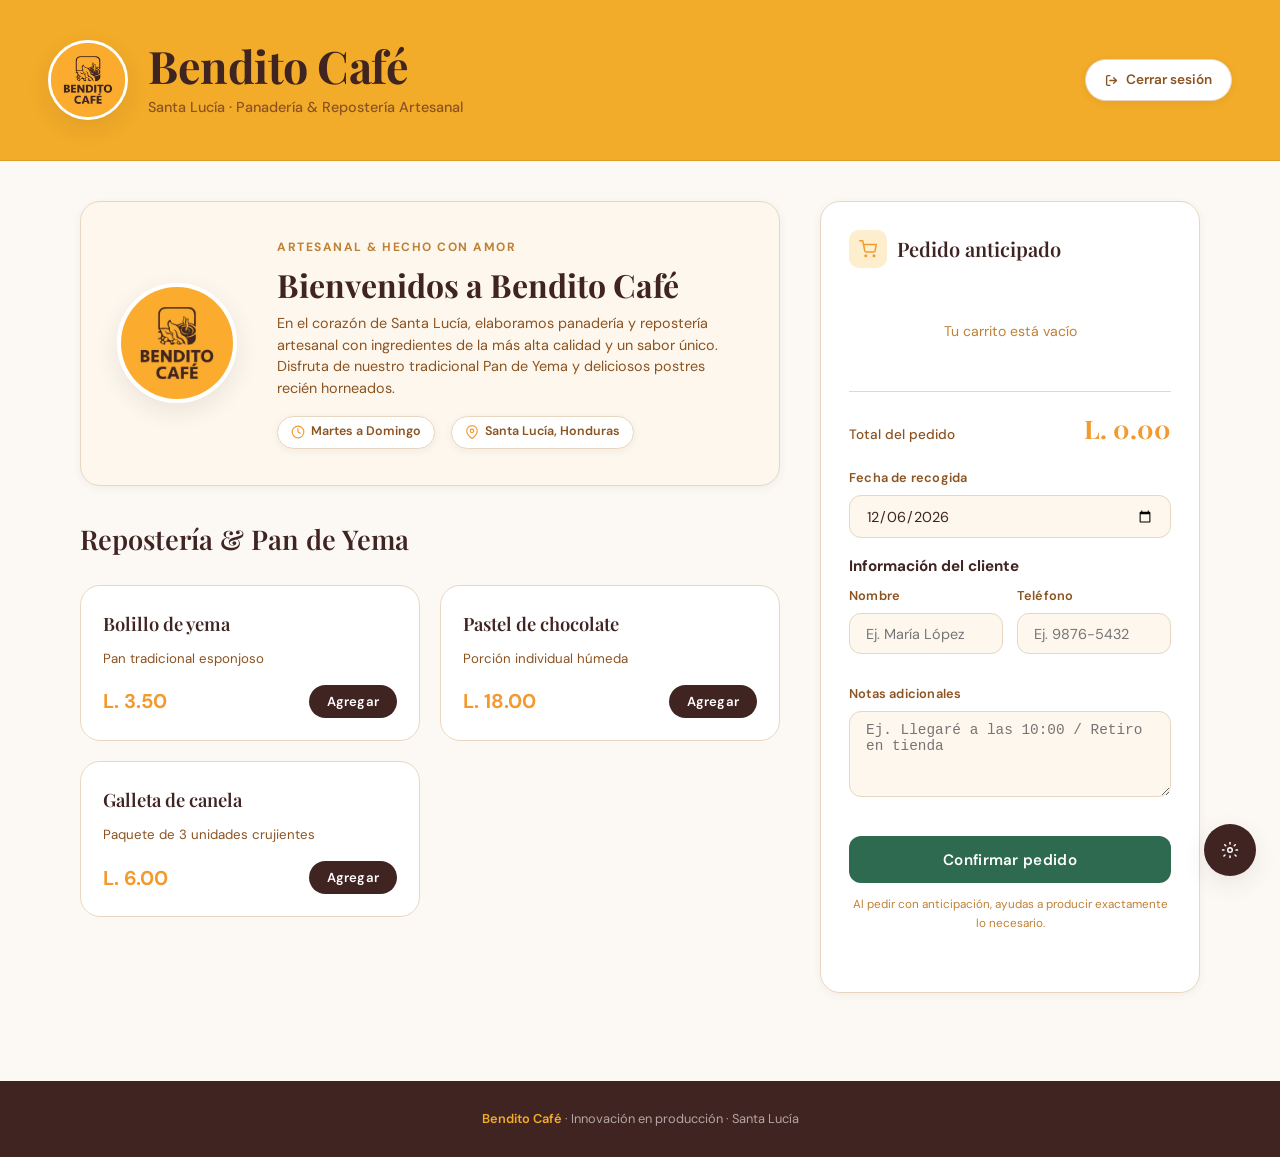
==== commit 051fc856: "Se agregó un login y un boton de cerrar sesión en el index" ====
--- a/index.html
+++ b/index.html
@@ -15,7 +15,6 @@
 
 <body>
 
-    <!-- HEADER -->
     <header class="header">
         <div class="header-inner">
             <div class="header-brand">
@@ -25,7 +24,16 @@
                     <p>Santa Lucía · Panadería &amp; Repostería Artesanal</p>
                 </div>
             </div>
-            <!--  <div class="header-badge">Producción sin desperdicios</div> -->
+            <!-- Floating navigation back moved inside header-inner for responsiveness -->
+            <a href="login.html" class="btn-back-home" aria-label="Cerrar sesión">
+                <svg width="13" height="13" viewBox="0 0 24 24" fill="none" stroke="currentColor" stroke-width="2.5"
+                    stroke-linecap="round" stroke-linejoin="round" style="vertical-align: middle;">
+                    <path d="M9 21H5a2 2 0 0 1-2-2V5a2 2 0 0 1 2-2h4"></path>
+                    <polyline points="16 17 21 12 16 7"></polyline>
+                    <line x1="21" y1="12" x2="9" y2="12"></line>
+                </svg>
+                Cerrar sesión
+            </a>
         </div>
     </header>
 
@@ -40,15 +48,26 @@
                     <span class="brand-banner-tagline">Artesanal &amp; Hecho con Amor</span>
                     <h2 class="brand-banner-title">Bienvenidos a Bendito Café</h2>
                     <p class="brand-banner-desc">
-                        En el corazón de Santa Lucía, elaboramos panadería y repostería artesanal con ingredientes de la más alta calidad y un sabor único. Disfruta de nuestro tradicional Pan de Yema y deliciosos postres recién horneados.
+                        En el corazón de Santa Lucía, elaboramos panadería y repostería artesanal con ingredientes
+                        de la
+                        más alta calidad y un sabor único. Disfruta de nuestro tradicional Pan de Yema y deliciosos
+                        postres recién horneados.
                     </p>
                     <div class="brand-banner-meta">
                         <span class="meta-badge">
-                            <svg width="14" height="14" viewBox="0 0 24 24" fill="none" stroke="currentColor" stroke-width="2" stroke-linecap="round" stroke-linejoin="round"><circle cx="12" cy="12" r="10"></circle><polyline points="12 6 12 12 16 14"></polyline></svg>
+                            <svg width="14" height="14" viewBox="0 0 24 24" fill="none" stroke="currentColor"
+                                stroke-width="2" stroke-linecap="round" stroke-linejoin="round">
+                                <circle cx="12" cy="12" r="10"></circle>
+                                <polyline points="12 6 12 12 16 14"></polyline>
+                            </svg>
                             Martes a Domingo
                         </span>
                         <span class="meta-badge">
-                            <svg width="14" height="14" viewBox="0 0 24 24" fill="none" stroke="currentColor" stroke-width="2" stroke-linecap="round" stroke-linejoin="round"><path d="M21 10c0 7-9 13-9 13s-9-6-9-13a9 9 0 0 1 18 0z"></path><circle cx="12" cy="10" r="3"></circle></svg>
+                            <svg width="14" height="14" viewBox="0 0 24 24" fill="none" stroke="currentColor"
+                                stroke-width="2" stroke-linecap="round" stroke-linejoin="round">
+                                <path d="M21 10c0 7-9 13-9 13s-9-6-9-13a9 9 0 0 1 18 0z"></path>
+                                <circle cx="12" cy="10" r="3"></circle>
+                            </svg>
                             Santa Lucía, Honduras
                         </span>
                     </div>
@@ -136,7 +155,21 @@
         <div class="modal-box">
             <div class="modal-header">
                 <h2 class="modal-title">Panel de administración</h2>
-                <button class="btn-close-modal" id="closeAdminBtn" aria-label="Cerrar">✕</button>
+                <div style="display: flex; gap: 0.75rem; align-items: center;">
+                    <!--  <button class="btn-secondary" id="logoutAdminBtn"
+                        style="padding: 0.45rem 0.9rem; font-size: 0.8rem; border-radius: var(--radius-sm); display: inline-flex; align-items: center; gap: 0.35rem;"
+                        title="Cerrar sesión">
+                        <svg width="13" height="13" viewBox="0 0 24 24" fill="none" stroke="currentColor"
+                            stroke-width="2.5" stroke-linecap="round" stroke-linejoin="round"
+                            style="vertical-align: middle;">
+                            <path d="M9 21H5a2 2 0 0 1-2-2V5a2 2 0 0 1 2-2h4"></path>
+                            <polyline points="16 17 21 12 16 7"></polyline>
+                            <line x1="21" y1="12" x2="9" y2="12"></line>
+                        </svg>
+                        Cerrar sesión
+                    </button>  -->
+                    <button class="btn-close-modal" id="closeAdminBtn" aria-label="Cerrar">✕</button>
+                </div>
             </div>
 
             <div class="tabs" role="tablist">
--- a/style.css
+++ b/style.css
@@ -236,6 +236,7 @@
          align-items: center;
          padding: 1.5rem;
      }
+
      .brand-banner-meta {
          justify-content: center;
      }
@@ -1643,4 +1644,40 @@
          width: 38px !important;
          height: 38px !important;
      }
+ }
+
+ /* Back to site floating button */
+ .btn-back-home {
+    /* Responsive logout button in header */
+    position: relative;
+    margin-left: auto;
+    top: auto;
+    right: auto;
+    display: inline-flex;
+    align-items: center;
+    gap: 0.5rem;
+    padding: 0.6rem 1.2rem;
+    background: var(--surface);
+    border: 1px solid var(--border);
+    border-radius: 100px;
+    color: var(--text-2);
+    font-size: 0.85rem;
+    font-weight: 600;
+    text-decoration: none;
+    box-shadow: var(--shadow-sm);
+    transition: all var(--login-transition);
+}
+
+@media (max-width: 480px) {
+    .btn-back-home {
+        font-size: 0.75rem;
+        padding: 0.5rem 0.9rem;
+    }
+}
+
+ .btn-back-home:hover {
+     color: var(--text);
+     border-color: var(--accent);
+     transform: translateX(-4px);
+     box-shadow: var(--shadow-md);
  }
